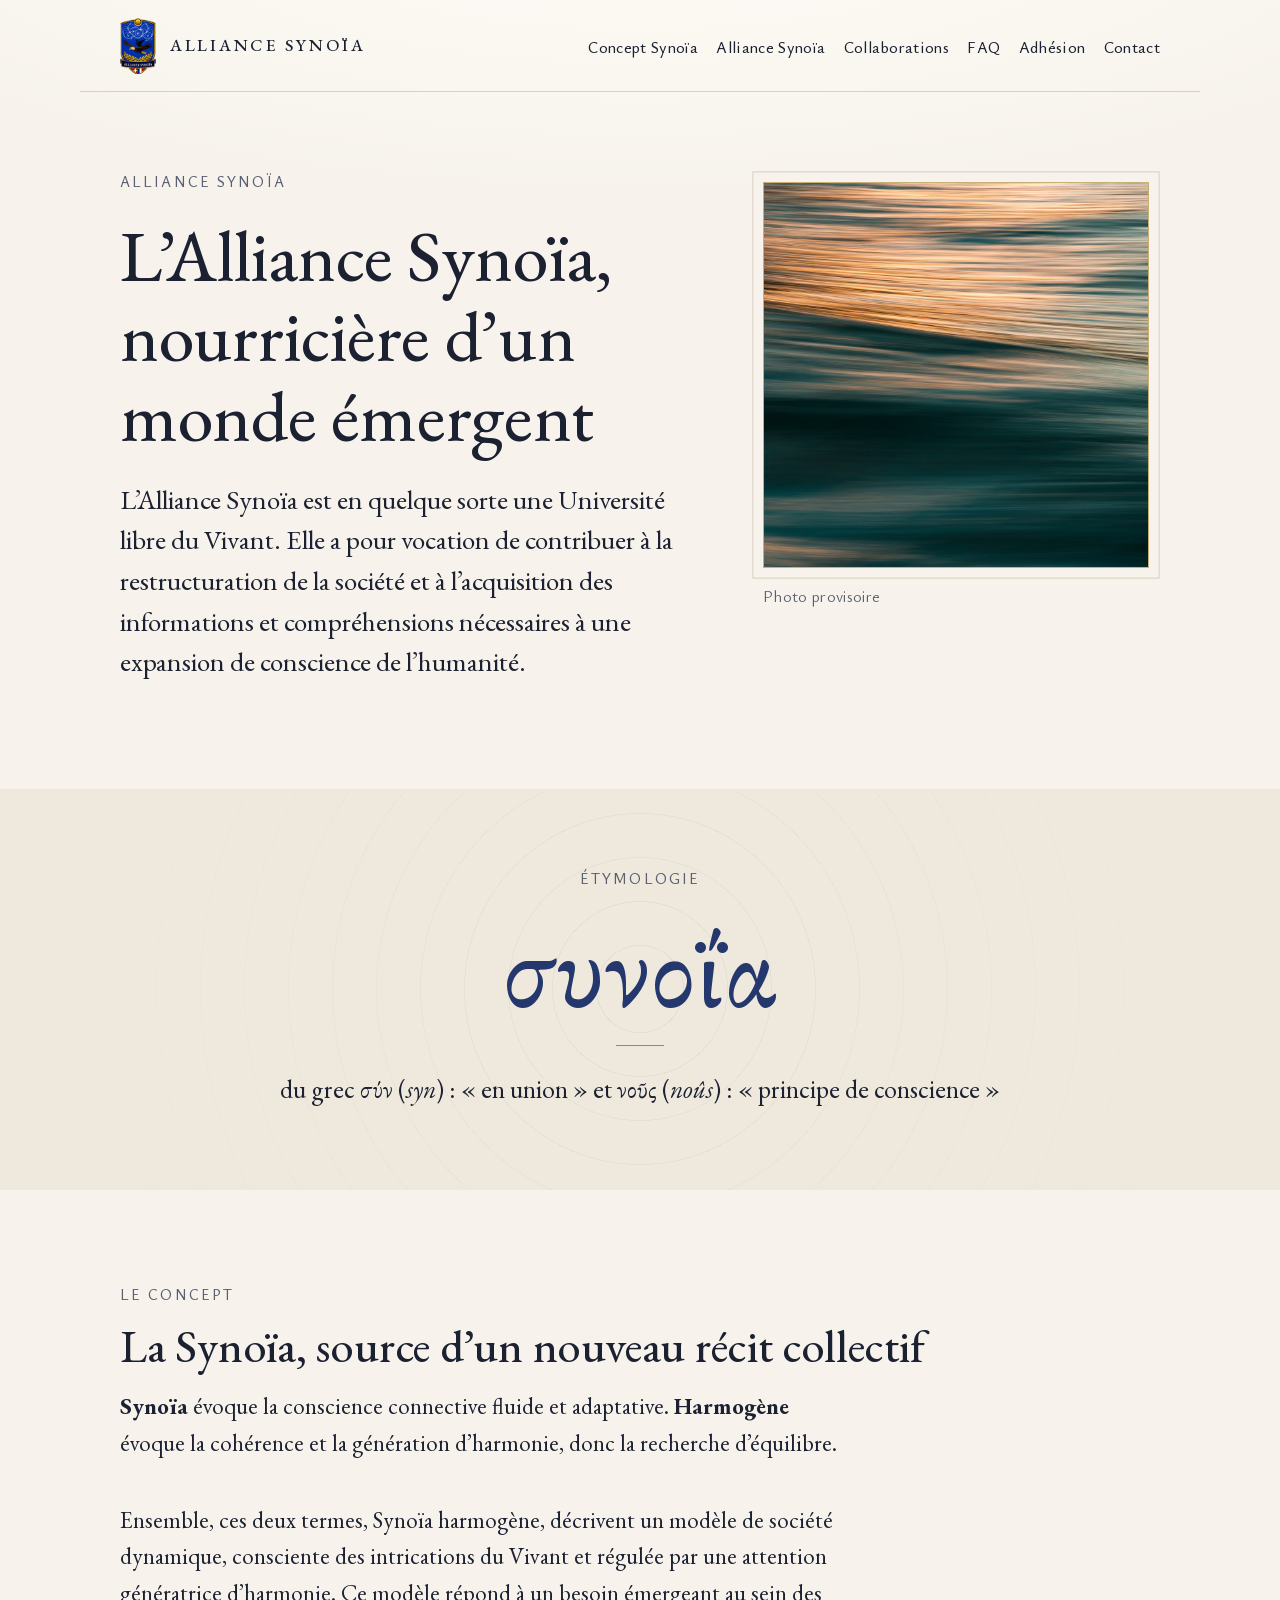
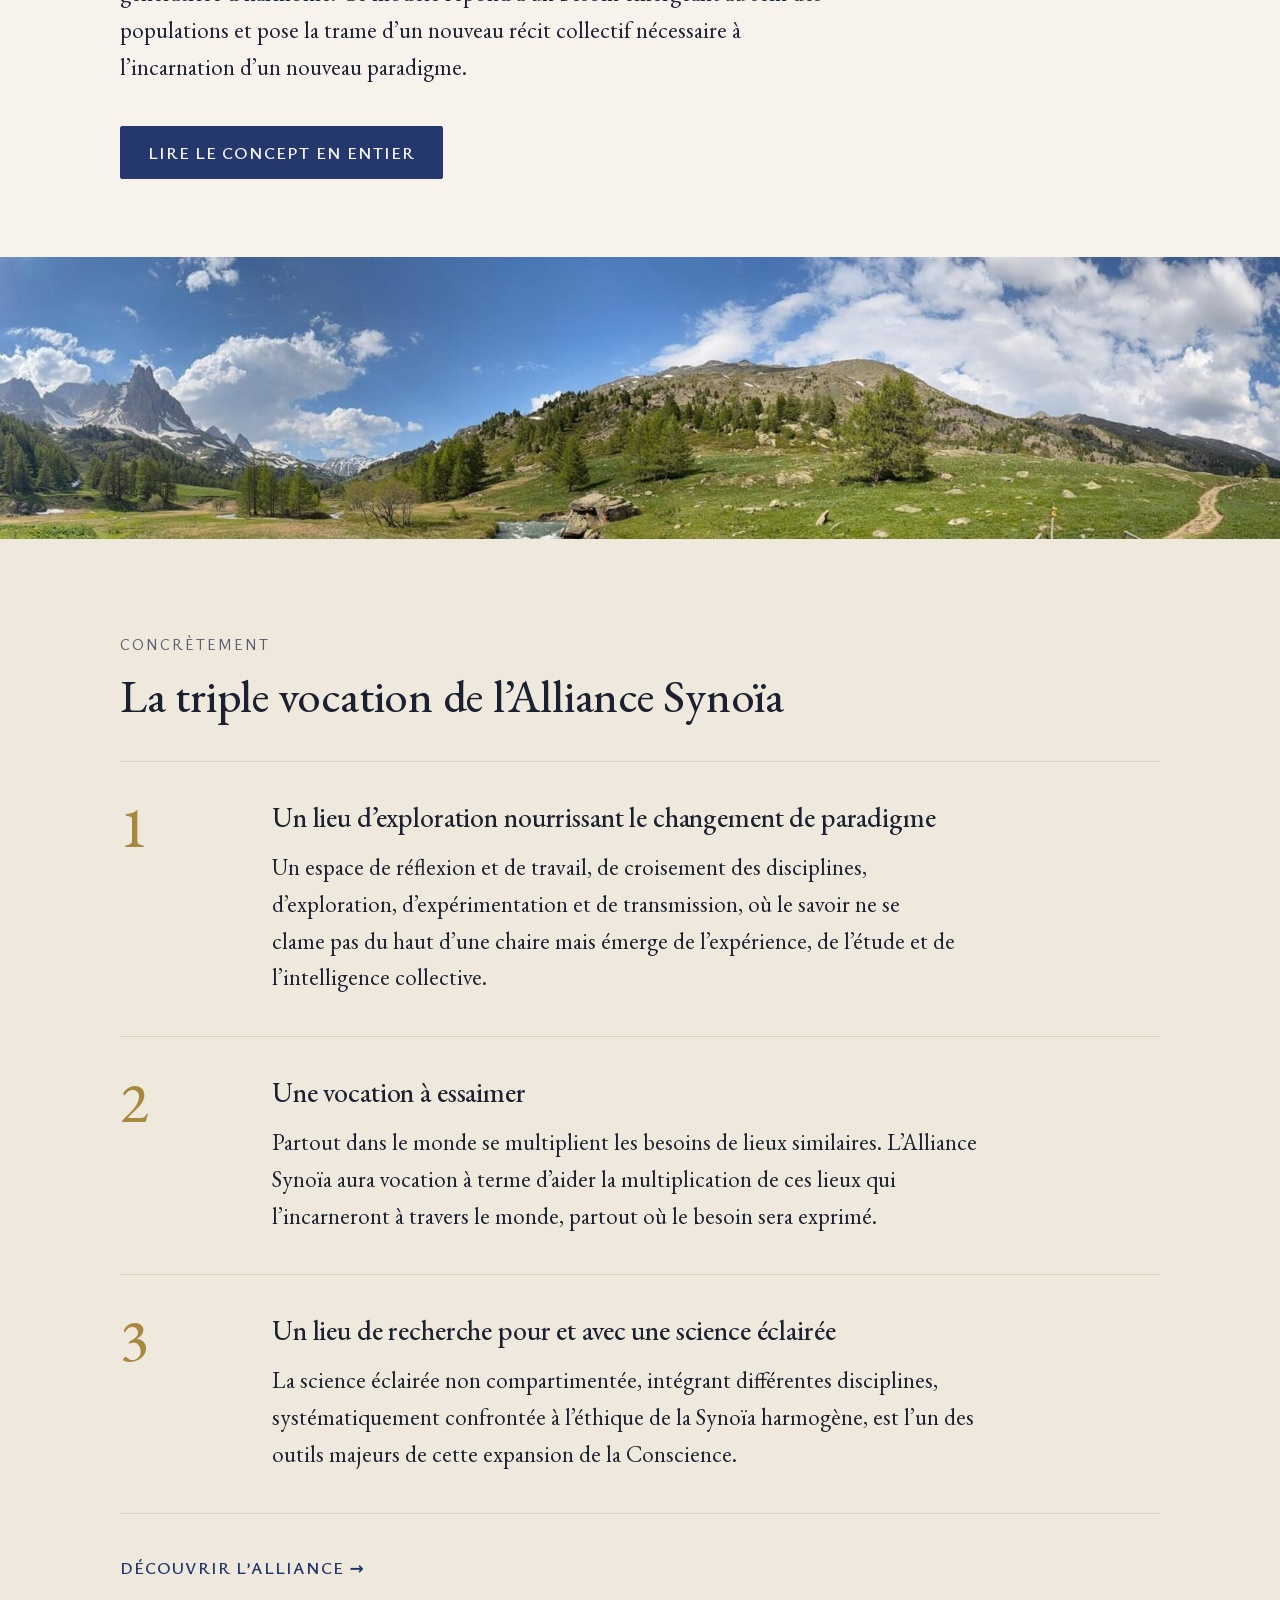
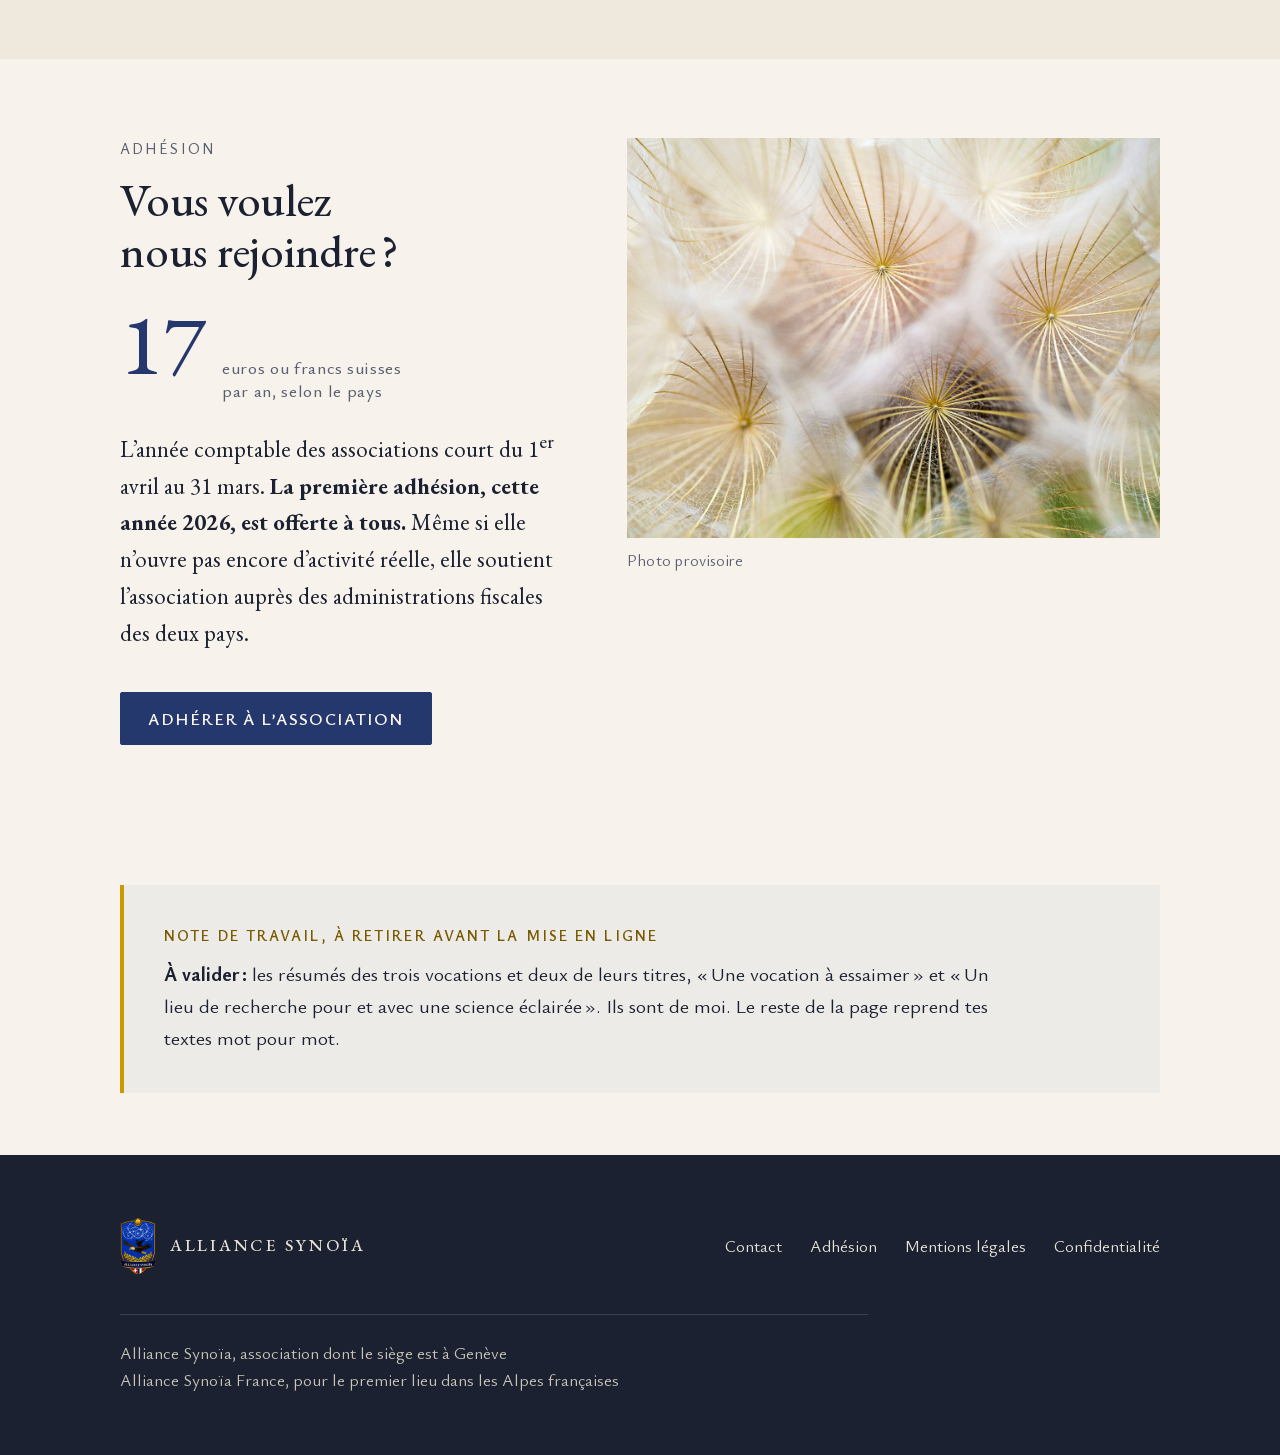
==== index.html @ 325fb9f7 "Aperçu mis à jour" ====
<!doctype html>
<html lang="fr">
<head>
<meta charset="utf-8">
<meta name="robots" content="noindex, nofollow">
<meta name="viewport" content="width=device-width, initial-scale=1">
<title>Accueil · Alliance Synoïa</title>
<meta name="description" content="L’Alliance Synoïa, une Université libre du Vivant. Un lieu d’exploration, de recherche et de convergence pour un nouveau récit collectif.">
<link rel="icon" href="medien/wappen/blason-provisoire-160.png" type="image/png">
<link rel="preload" href="schriften/eb-garamond-normal-latin.woff2" as="font" type="font/woff2" crossorigin>
<link rel="preload" href="schriften/ysabeau-office-normal-latin.woff2" as="font" type="font/woff2" crossorigin>
<link rel="stylesheet" href="stil/schriften.css">
<link rel="stylesheet" href="stil/site.css">
<script src="skript/site.js"></script>
</head>
<body class="page-accueil">

<a class="saut" href="#contenu">Aller au contenu</a>

<header class="site-header wrap">
  <a class="marque" href="index.html">
    <img src="medien/wappen/blason-provisoire-160.png" width="108" height="160" alt="Blason de l’Alliance Synoïa">
    <span class="marque__nom">Alliance Synoïa</span>
  </a>
  <button class="nav-bascule" type="button" aria-expanded="false" aria-controls="nav-principale">
    <span class="nav-bascule__texte">Menu</span>
    <span class="nav-bascule__barres" aria-hidden="true"></span>
  </button>
  <nav class="nav" id="nav-principale" aria-label="Navigation principale">
    <ul>
      <li><a href="concept.html">Concept Synoïa</a></li>
      <li><a href="alliance.html">Alliance Synoïa</a></li>
      <li><a href="collaborations.html">Collaborations</a></li>
      <li><a href="faq.html">FAQ</a></li>
      <li><a href="adhesion.html">Adhésion</a></li>
      <li><a href="contact.html">Contact</a></li>
    </ul>
  </nav>
</header>


<main id="contenu">
<section class="hero wrap">
    <div class="hero__texte">
      <p class="label">Alliance Synoïa</p>
      <h1>L’Alliance Synoïa, nourricière d’un monde émergent</h1>
      <p class="chapeau">L’Alliance Synoïa est en quelque sorte une Université libre du Vivant. Elle a pour vocation de contribuer à la restructuration de la société et à l’acquisition des informations et compréhensions nécessaires à une expansion de conscience de l’humanité.</p>
    </div>
    <figure class="hero__image">
      <img src="medien/fotos/ondes-dorees.jpg" width="1200" height="1200" alt="Surface de l’eau en mouvement, lumière dorée sur fond bleu-vert">
      <figcaption>Photo provisoire</figcaption>
    </figure>
  </section>

  <section class="etymologie">
    <div class="wrap etymologie__inner">
      <p class="label">Étymologie</p>
      <p class="grec" lang="grc">συνοΐα</p>
      <hr class="filet">
      <p class="etymologie__texte">du grec σύν (<i>syn</i>) : « en union » et νοῦς (<i>noûs</i>) : « principe de conscience »</p>
    </div>
  </section>

  <section class="section wrap">
    <div class="section__tete">
      <p class="label">Le concept</p>
      <h2>La Synoïa, source d’un nouveau récit collectif</h2>
      <p><b>Synoïa</b> évoque la conscience connective fluide et adaptative. <b>Harmogène</b> évoque la cohérence et la génération d’harmonie, donc la recherche d’équilibre.</p>
    </div>

    <div class="lecture">
      <p>Ensemble, ces deux termes, Synoïa harmogène, décrivent un modèle de société dynamique, consciente des intrications du Vivant et régulée par une attention génératrice d’harmonie. Ce modèle répond à un besoin émergeant au sein des populations et pose la trame d’un nouveau récit collectif nécessaire à l’incarnation d’un nouveau paradigme.</p>
      <p class="actions">
        <a class="bouton" href="concept.html">Lire le concept en entier</a>
      </p>
    </div>
  </section>

  <section class="bandeau">
    <figure>
      <img src="medien/fotos/panorama-alpage.jpg" width="2400" height="900" alt="Panorama d’alpage au-dessus d’une vallée" loading="lazy">
    </figure>
  </section>

  <section class="section section--surface">
    <div class="wrap">
      <div class="section__tete">
        <p class="label">Concrètement</p>
        <h2>La triple vocation de l’Alliance Synoïa</h2>
      </div>

      <ol class="vocations">
        <li class="vocation">
          <p class="vocation__num">1</p>
          <div class="vocation__corps">
            <h3>Un lieu d’exploration nourrissant le changement de paradigme</h3>
            <p>Un espace de réflexion et de travail, de croisement des disciplines, d’exploration, d’expérimentation et de transmission, où le savoir ne se clame pas du haut d’une chaire mais émerge de l’expérience, de l’étude et de l’intelligence collective.</p>
          </div>
        </li>
        <li class="vocation">
          <p class="vocation__num">2</p>
          <div class="vocation__corps">
            <h3>Une vocation à essaimer</h3>
            <p>Partout dans le monde se multiplient les besoins de lieux similaires. L’Alliance Synoïa aura vocation à terme d’aider la multiplication de ces lieux qui l’incarneront à travers le monde, partout où le besoin sera exprimé.</p>
          </div>
        </li>
        <li class="vocation">
          <p class="vocation__num">3</p>
          <div class="vocation__corps">
            <h3>Un lieu de recherche pour et avec une science éclairée</h3>
            <p>La science éclairée non compartimentée, intégrant différentes disciplines, systématiquement confrontée à l’éthique de la Synoïa harmogène, est l’un des outils majeurs de cette expansion de la Conscience.</p>
          </div>
        </li>
      </ol>

      <p class="actions">
        <a class="lien-fleche" href="alliance.html">Découvrir l’Alliance</a>
      </p>
    </div>
  </section>

  <section class="section wrap">
    <div class="adhesion">
      <div class="adhesion__texte">
        <p class="label">Adhésion</p>
        <h2>Vous voulez nous rejoindre&#8239;?</h2>
        <p class="montant"><span class="montant__chiffre">17</span><span class="montant__unite">euros ou francs suisses par an, selon le pays</span></p>
        <p>L’année comptable des associations court du 1<sup>er</sup> avril au 31 mars. <b>La première adhésion, cette année 2026, est offerte à tous.</b> Même si elle n’ouvre pas encore d’activité réelle, elle soutient l’association auprès des administrations fiscales des deux pays.</p>
        <p class="actions">
          <a class="bouton" href="adhesion.html">Adhérer à l’association</a>
        </p>
      </div>
      <figure>
        <img src="medien/fotos/aigrettes.jpg" width="1280" height="960" alt="Aigrettes de graines prêtes à essaimer, en gros plan" loading="lazy">
        <figcaption>Photo provisoire</figcaption>
      </figure>
    </div>
  </section>

  <!-- À RETIRER AVANT LA MISE EN LIGNE. Note de travail pour Frédéric. -->
  <section class="section--serre wrap">
    <div class="avis">
      <p class="label">Note de travail, à retirer avant la mise en ligne</p>
      <p><b>À valider&#8239;:</b> les résumés des trois vocations et deux de leurs titres, «&#8239;Une vocation à essaimer&#8239;» et «&#8239;Un lieu de recherche pour et avec une science éclairée&#8239;». Ils sont de moi. Le reste de la page reprend tes textes mot pour mot.</p>
    </div>
  </section>
</main>

<footer class="site-footer">
  <div class="wrap site-footer__inner">
    <div class="marque">
      <img src="medien/wappen/blason-provisoire-160.png" width="108" height="160" alt="">
      <span class="marque__nom">Alliance Synoïa</span>
    </div>
    <p class="site-footer__assoc">
      Alliance Synoïa, association dont le siège est à Genève<br>
      Alliance Synoïa France, pour le premier lieu dans les Alpes françaises
    </p>
    <nav aria-label="Liens du pied de page">
      <a href="contact.html">Contact</a>
      <a href="adhesion.html">Adhésion</a>
      <a href="mentions-legales.html">Mentions légales</a>
      <a href="confidentialite.html">Confidentialité</a>
    </nav>
  </div>
</footer>


</body>
</html>
---- stil/schriften.css ----
/* Schriften der Website: EB Garamond und Ysabeau Office.
   Beide unter SIL Open Font License 1.1, Lizenztexte liegen in schriften/.
   Lokal ausgeliefert, kein Google-CDN — DSGVO und Schweizer DSG.
   Subsets: latin, latin-ext, greek, greek-ext. Griechisch wird gebraucht,
   das Wort συνοΐα steht im Text.

   Ein anderes Schriftpaar einsetzen: die WOFF2-Dateien nach quelle/schriften/
   legen, diese Datei neu erzeugen und in stil/site.css --serif und --sans
   sowie den Block "Feinabstimmung der Schriften" anpassen. */

@font-face {
  font-family: 'EB Garamond';
  font-style: italic;
  font-weight: 400 800;
  font-display: swap;
  src: url(../schriften/eb-garamond-italic-greek-ext.woff2) format('woff2');
  unicode-range: U+1F00-1FFF;
}

@font-face {
  font-family: 'EB Garamond';
  font-style: italic;
  font-weight: 400 800;
  font-display: swap;
  src: url(../schriften/eb-garamond-italic-greek.woff2) format('woff2');
  unicode-range: U+0370-0377, U+037A-037F, U+0384-038A, U+038C, U+038E-03A1, U+03A3-03FF;
}

@font-face {
  font-family: 'EB Garamond';
  font-style: italic;
  font-weight: 400 800;
  font-display: swap;
  src: url(../schriften/eb-garamond-italic-latin-ext.woff2) format('woff2');
  unicode-range: U+0100-02BA, U+02BD-02C5, U+02C7-02CC, U+02CE-02D7, U+02DD-02FF, U+0304, U+0308, U+0329, U+1D00-1DBF, U+1E00-1E9F, U+1EF2-1EFF, U+2020, U+20A0-20AB, U+20AD-20C0, U+2113, U+2C60-2C7F, U+A720-A7FF;
}

@font-face {
  font-family: 'EB Garamond';
  font-style: italic;
  font-weight: 400 800;
  font-display: swap;
  src: url(../schriften/eb-garamond-italic-latin.woff2) format('woff2');
  unicode-range: U+0000-00FF, U+0131, U+0152-0153, U+02BB-02BC, U+02C6, U+02DA, U+02DC, U+0304, U+0308, U+0329, U+2000-206F, U+20AC, U+2122, U+2191, U+2193, U+2212, U+2215, U+FEFF, U+FFFD;
}

@font-face {
  font-family: 'EB Garamond';
  font-style: normal;
  font-weight: 400 800;
  font-display: swap;
  src: url(../schriften/eb-garamond-normal-greek-ext.woff2) format('woff2');
  unicode-range: U+1F00-1FFF;
}

@font-face {
  font-family: 'EB Garamond';
  font-style: normal;
  font-weight: 400 800;
  font-display: swap;
  src: url(../schriften/eb-garamond-normal-greek.woff2) format('woff2');
  unicode-range: U+0370-0377, U+037A-037F, U+0384-038A, U+038C, U+038E-03A1, U+03A3-03FF;
}

@font-face {
  font-family: 'EB Garamond';
  font-style: normal;
  font-weight: 400 800;
  font-display: swap;
  src: url(../schriften/eb-garamond-normal-latin-ext.woff2) format('woff2');
  unicode-range: U+0100-02BA, U+02BD-02C5, U+02C7-02CC, U+02CE-02D7, U+02DD-02FF, U+0304, U+0308, U+0329, U+1D00-1DBF, U+1E00-1E9F, U+1EF2-1EFF, U+2020, U+20A0-20AB, U+20AD-20C0, U+2113, U+2C60-2C7F, U+A720-A7FF;
}

@font-face {
  font-family: 'EB Garamond';
  font-style: normal;
  font-weight: 400 800;
  font-display: swap;
  src: url(../schriften/eb-garamond-normal-latin.woff2) format('woff2');
  unicode-range: U+0000-00FF, U+0131, U+0152-0153, U+02BB-02BC, U+02C6, U+02DA, U+02DC, U+0304, U+0308, U+0329, U+2000-206F, U+20AC, U+2122, U+2191, U+2193, U+2212, U+2215, U+FEFF, U+FFFD;
}

@font-face {
  font-family: 'Ysabeau Office';
  font-style: italic;
  font-weight: 1 1000;
  font-display: swap;
  src: url(../schriften/ysabeau-office-italic-greek.woff2) format('woff2');
  unicode-range: U+0370-0377, U+037A-037F, U+0384-038A, U+038C, U+038E-03A1, U+03A3-03FF;
}

@font-face {
  font-family: 'Ysabeau Office';
  font-style: italic;
  font-weight: 1 1000;
  font-display: swap;
  src: url(../schriften/ysabeau-office-italic-latin-ext.woff2) format('woff2');
  unicode-range: U+0100-02BA, U+02BD-02C5, U+02C7-02CC, U+02CE-02D7, U+02DD-02FF, U+0304, U+0308, U+0329, U+1D00-1DBF, U+1E00-1E9F, U+1EF2-1EFF, U+2020, U+20A0-20AB, U+20AD-20C0, U+2113, U+2C60-2C7F, U+A720-A7FF;
}

@font-face {
  font-family: 'Ysabeau Office';
  font-style: italic;
  font-weight: 1 1000;
  font-display: swap;
  src: url(../schriften/ysabeau-office-italic-latin.woff2) format('woff2');
  unicode-range: U+0000-00FF, U+0131, U+0152-0153, U+02BB-02BC, U+02C6, U+02DA, U+02DC, U+0304, U+0308, U+0329, U+2000-206F, U+20AC, U+2122, U+2191, U+2193, U+2212, U+2215, U+FEFF, U+FFFD;
}

@font-face {
  font-family: 'Ysabeau Office';
  font-style: normal;
  font-weight: 1 1000;
  font-display: swap;
  src: url(../schriften/ysabeau-office-normal-greek.woff2) format('woff2');
  unicode-range: U+0370-0377, U+037A-037F, U+0384-038A, U+038C, U+038E-03A1, U+03A3-03FF;
}

@font-face {
  font-family: 'Ysabeau Office';
  font-style: normal;
  font-weight: 1 1000;
  font-display: swap;
  src: url(../schriften/ysabeau-office-normal-latin-ext.woff2) format('woff2');
  unicode-range: U+0100-02BA, U+02BD-02C5, U+02C7-02CC, U+02CE-02D7, U+02DD-02FF, U+0304, U+0308, U+0329, U+1D00-1DBF, U+1E00-1E9F, U+1EF2-1EFF, U+2020, U+20A0-20AB, U+20AD-20C0, U+2113, U+2C60-2C7F, U+A720-A7FF;
}

@font-face {
  font-family: 'Ysabeau Office';
  font-style: normal;
  font-weight: 1 1000;
  font-display: swap;
  src: url(../schriften/ysabeau-office-normal-latin.woff2) format('woff2');
  unicode-range: U+0000-00FF, U+0131, U+0152-0153, U+02BB-02BC, U+02C6, U+02DA, U+02DC, U+0304, U+0308, U+0329, U+2000-206F, U+20AC, U+2122, U+2191, U+2193, U+2212, U+2215, U+FEFF, U+FFFD;
}
---- stil/site.css ----
/* Alliance Synoïa — Stylesheet der statischen Website.

   Die Tokens tragen absichtlich die Namen der WordPress-Presets. Wenn die
   Seite später auf ein Block-Theme umzieht, gehen sie unverändert nach
   theme.json über und alle Abschnitte behalten ihr Aussehen.

   Gestaltung passiert hier, nicht am einzelnen Element im HTML. */

:root {
  /* Farben. Wenige, ruhig, kein Verlauf. */
  --wp--preset--color--base: #F7F3EC;        /* Papier */
  --wp--preset--color--surface: #EFE8DC;     /* abgesetzter Abschnitt */
  --wp--preset--color--contrast: #1B2130;    /* Text, Fußbereich */
  --wp--preset--color--muted: #5A6070;       /* Nebentext */
  --wp--preset--color--line: #D9D0BF;        /* Trennlinien */
  --wp--preset--color--accent: #24386E;      /* Blau des Wappens */
  --wp--preset--color--accent-dark: #1A2A55;
  --wp--preset--color--gold: #A8873F;        /* Gold des Wappens, sparsam */
  --wp--preset--color--gold-clair: #C9AE76;  /* dasselbe Gold, aufgehellt: nur für Haarlinien */
  --onde: rgba(36, 56, 110, 0.05);           /* Wappenblau, fast unsichtbar: die Resonanzringe */
  --wp--preset--color--feld: #FFFDF9;        /* Formularfelder */

  --wp--preset--font-size--small: 1.0625rem;
  --wp--preset--font-size--large: clamp(1.375rem, 1.1rem + 0.9vw, 1.75rem);
  --wp--preset--font-size--x-large: clamp(1.875rem, 1.3rem + 2vw, 2.875rem);
  --wp--preset--font-size--xx-large: clamp(2.5rem, 1.5rem + 3.8vw, 4.75rem);

  --wp--preset--spacing--30: 1rem;
  --wp--preset--spacing--40: 1.5rem;
  --wp--preset--spacing--50: clamp(1.75rem, 1.4rem + 1.6vw, 2.5rem);
  --wp--preset--spacing--60: clamp(2.5rem, 1.8rem + 2.6vw, 4rem);
  --wp--preset--spacing--70: clamp(3rem, 2.2rem + 3.4vw, 5.5rem);

  /* EINE linke Kante für die ganze Seite. Kopf, Titel, Fließtext,
     Zwischentitel, Raster und Fuß beginnen alle bei derselben x-Position.
     Das ist die Regel, an der sich alles andere ausrichtet — zwei Kanten
     im Abstand von 200 px sehen nicht nach Rhythmus aus, sondern nach
     Unfall.

     Die Lesespalte ist schmaler als der Satzspiegel: 45rem sind bei
     23 px etwa 73 Zeichen je Zeile, gemessen (EB Garamond bringt 8,58 px
     je Zeichen). 50rem wären 83 Zeichen, zu lang. Rechts bleibt dadurch
     Luft — die ist gewollt und ruhig, solange sie immer auf derselben
     Seite liegt. Der Satzspiegel ist auf 70rem gesetzt: schmal genug,
     dass rechts nur rund 320 px Luft bleiben statt 420, und breit genug,
     dass Kopf und Fuß nicht gequetscht werden. 66rem waren zu eng — dort
     brach die Wortmarke um und die Navigation klebte an ihr.

     Nicht zentrieren. Zentrierter Lesetext neben linksbündigen Rastern
     erzeugt genau den Versatz, den diese Regel verhindert.

     Ab 1200 px füllt eine Randspalte rechts die Luft (.avec-marge):
     Inhaltsverzeichnis, Download. Der Lesetext bleibt bei 45rem, weil
     längere Zeilen schlechter lesbar sind; die Fläche wird mit Inhalt
     gefüllt, nicht mit Zeilenlänge. */
  --wp--style--global--content-size: 45rem;
  --wp--style--global--wide-size: 70rem;

  /* Schriften. Fallback ist Pflicht: ohne ihn landet ein fehlendes
     Zeichen bei Times New Roman. */
  --serif: "EB Garamond", Georgia, "Times New Roman", serif;
  --sans: "Ysabeau Office", "Segoe UI", system-ui, sans-serif;

  /* Feinabstimmung der Schriften. Lesbarkeit geht hier vor Eleganz:
     die Seite soll ohne Brille lesbar sein, auf jedem Gerät.
     EB Garamond hat eine kleine x-Höhe, deshalb steht der Fließtext bei
     23 px statt der üblichen 18. Nichts auf der Seite ist kleiner als
     15 px, Navigation und Formularbeschriftungen stehen bei 17 px.
     Wer diese Werte verkleinern will: es gibt keinen guten Grund. */
  --body-size: 1.4375rem;
  --body-weight: 400;
  --body-lh: 1.6;
  --head-weight: 450;
  --head-lh: 1.1;
  --head-track: -0.005em;
  --wordmark-weight: 500;
  --sans-weight: 500;
  --sans-weight-strong: 600;
  --caps-track: 0.14em;
  --caps-size: 0.9375rem;

  /* Abstand zwischen Bildkante und äußerer Rahmenlinie (Passepartout). */
  --cadre: 0.6rem;
}

/* ---------- Grundlagen ---------- */

*, *::before, *::after { box-sizing: border-box; }
html { -webkit-text-size-adjust: 100%; scroll-behavior: smooth; }
@media (prefers-reduced-motion: reduce) {
  html { scroll-behavior: auto; }
  *, *::before, *::after { animation-duration: 0.01ms !important; transition-duration: 0.01ms !important; }
}

body {
  margin: 0;
  /* Das Papier ist oben eine Spur heller als unten. Kein Verlauf im
     dekorativen Sinn — man sieht ihn nicht bewusst, man merkt nur, dass
     die Fläche beleuchtet wirkt statt bedruckt. Das ist die leiseste Art,
     „lumière" zu sagen, die seine Texte an mehreren Stellen aufrufen. */
  background-color: var(--wp--preset--color--base);
  background-image: radial-gradient(115% 55% at 50% -12%, #FFFDF8 0%, rgba(255, 253, 248, 0) 62%);
  background-repeat: no-repeat;
  background-attachment: fixed;
  color: var(--wp--preset--color--contrast);
  font-family: var(--serif);
  font-size: var(--body-size);
  font-weight: var(--body-weight);
  line-height: var(--body-lh);
  font-optical-sizing: auto;
  font-kerning: normal;
  -webkit-font-smoothing: antialiased;
  -moz-osx-font-smoothing: grayscale;
}

img { display: block; max-width: 100%; height: auto; }
a { color: inherit; }
p { margin: 0 0 1em; }
figure { margin: 0; }

h1, h2, h3, h4 {
  font-family: var(--serif);
  font-weight: var(--head-weight);
  line-height: var(--head-lh);
  letter-spacing: var(--head-track);
  margin: 0;
  text-wrap: balance;
}
h1 { font-size: var(--wp--preset--font-size--xx-large); }
h2 { font-size: var(--wp--preset--font-size--x-large); }
h3 { font-size: var(--wp--preset--font-size--large); }
h4 { font-size: calc(var(--body-size) * 1.05); font-weight: 600; letter-spacing: 0; }

:focus-visible { outline: 2px solid var(--wp--preset--color--accent); outline-offset: 3px; }

.saut {
  position: absolute;
  left: 0.5rem;
  top: -4rem;
  z-index: 50;
  background: var(--wp--preset--color--accent);
  color: var(--wp--preset--color--base);
  font-family: var(--sans);
  font-size: var(--wp--preset--font-size--small);
  padding: 0.7rem 1rem;
  text-decoration: none;
  transition: top 0.15s ease;
}
.saut:focus { top: 0.5rem; }

/* ---------- Raster ---------- */

.wrap {
  max-width: var(--wp--style--global--wide-size);
  margin-inline: auto;
  padding-inline: clamp(1rem, 4vw, 2.5rem);
}
.lecture { max-width: var(--wp--style--global--content-size); }
.lecture p, .chapeau, .principe p, .vocation p, .faq__reponse p, .bloc-texte p {
  hyphens: auto;
  -webkit-hyphens: auto;
  text-wrap: pretty;
}
.section { padding-block: var(--wp--preset--spacing--70); }
.section--serre { padding-block: var(--wp--preset--spacing--60); }
.section--surface { background: var(--wp--preset--color--surface); }

/* Zwischenüberschriften beginnen an der Seitenkante wie alles andere.
   Der Titel darf über die volle Breite laufen, der erklärende Satz
   darunter bleibt auf der Lesespalte. */
.section__tete { margin-bottom: var(--wp--preset--spacing--50); }
.section__tete h2 { max-width: calc(var(--wp--style--global--content-size) * 1.25); }
.section__tete .label { margin-bottom: var(--wp--preset--spacing--30); }
.section__tete p { margin-top: var(--wp--preset--spacing--30); max-width: var(--wp--style--global--content-size); }

.label {
  font-family: var(--sans);
  font-size: var(--caps-size);
  font-weight: var(--sans-weight);
  letter-spacing: var(--caps-track);
  text-transform: uppercase;
  line-height: 1.4;
  color: var(--wp--preset--color--muted);
  margin: 0;
}

.filet { width: 3rem; height: 1px; border: 0; margin: 0; background: var(--wp--preset--color--gold); }

/* ---------- Schaltflächen ---------- */

.bouton {
  display: inline-flex;
  align-items: center;
  justify-content: center;
  font-family: var(--sans);
  font-size: var(--wp--preset--font-size--small);
  font-weight: var(--sans-weight-strong);
  letter-spacing: 0.06em;
  text-transform: uppercase;
  text-decoration: none;
  line-height: 1;
  padding: 1em 1.6em;
  border: 1px solid var(--wp--preset--color--accent);
  border-radius: 2px;
  background: var(--wp--preset--color--accent);
  color: var(--wp--preset--color--base);
  cursor: pointer;
  transition: background-color 0.2s ease, color 0.2s ease, border-color 0.2s ease;
}
.bouton:hover { background: var(--wp--preset--color--accent-dark); border-color: var(--wp--preset--color--accent-dark); }
.bouton--contour { background: transparent; color: var(--wp--preset--color--accent); }
.bouton--contour:hover { background: var(--wp--preset--color--accent); color: var(--wp--preset--color--base); }

.lien-fleche {
  font-family: var(--sans);
  font-size: var(--wp--preset--font-size--small);
  font-weight: var(--sans-weight-strong);
  letter-spacing: 0.06em;
  text-transform: uppercase;
  text-decoration: none;
  color: var(--wp--preset--color--accent);
}
.lien-fleche::after { content: "\00a0\2192"; }

.actions { display: flex; flex-wrap: wrap; align-items: center; gap: 1.25rem 2rem; margin: var(--wp--preset--spacing--50) 0 0; }

/* ---------- Kopf ---------- */

/* Der Kopf muss in den Satzspiegel passen, sonst staucht Flexbox das
   erste nachgiebige Element — und das ist die Wortmarke. Genau das ist
   passiert: „Alliance Synoïa" brach zweizeilig um und klebte an der
   Navigation. Drei Vorkehrungen dagegen:
   1. die Wortmarke bricht nie um und schrumpft nie (nowrap, flex-shrink 0)
   2. zwischen Marke und Navigation liegt ein echter Abstand, kein Rest
   3. die Navigation ist kompakter gesetzt als der Fließtext */
.site-header {
  display: flex;
  align-items: center;
  gap: var(--wp--preset--spacing--50);
  padding-block: 1.1rem;
  border-bottom: 1px solid var(--wp--preset--color--line);
}
.marque {
  display: inline-flex;
  align-items: center;
  gap: 0.85rem;
  text-decoration: none;
  margin-right: auto;
  flex: 0 0 auto;
}
.marque img { width: auto; height: 3.5rem; flex: 0 0 auto; }
.marque__nom {
  font-family: var(--serif);
  font-weight: var(--wordmark-weight);
  font-size: 1.0625rem;
  letter-spacing: 0.16em;
  text-transform: uppercase;
  line-height: 1.2;
  white-space: nowrap;
}
.nav { flex: 0 1 auto; }
/* Fester Abstand, nicht an vw gekoppelt: der Satzspiegel steht ab
   1120 px still, ein mit dem Fenster wachsender Abstand würde die
   Navigation dort gegen die Wortmarke schieben. */
.nav ul { display: flex; gap: 1.15rem; list-style: none; margin: 0; padding: 0; }
.nav a {
  font-family: var(--sans);
  font-size: 1rem;
  font-weight: var(--sans-weight);
  letter-spacing: 0.02em;
  text-decoration: none;
  white-space: nowrap;
  padding-block: 0.4rem;
  background: linear-gradient(var(--wp--preset--color--gold), var(--wp--preset--color--gold)) 0 100% / 0 1px no-repeat;
  transition: background-size 0.25s ease;
}
.nav a:hover, .nav a[aria-current="page"] { background-size: 100% 1px; }


.nav-bascule { display: none; }

/* ---------- Einstieg ---------- */

/* Text und Bild beginnen auf derselben Höhe. Mittig ausgerichtet stand
   das Bild 121 px tiefer als die Überschrift — auf einem breiten Schirm
   sieht das aus, als wäre es verrutscht, nicht als wäre es gesetzt.
   Oben bündig ist die einzige Ausrichtung, die bei jeder Textlänge
   vorhersehbar bleibt. */
.hero {
  display: grid;
  grid-template-columns: minmax(0, 7fr) minmax(0, 5fr);
  gap: var(--wp--preset--spacing--60);
  align-items: start;
  padding-block: var(--wp--preset--spacing--70);
}
.hero .label { margin-bottom: var(--wp--preset--spacing--40); }
.hero h1 { margin-bottom: var(--wp--preset--spacing--40); }
.chapeau { font-size: calc(var(--body-size) * 1.18); line-height: 1.5; max-width: var(--wp--style--global--content-size); }
/* Bildausschnitt: object-fit schneidet mittig zu. Wo das den falschen Teil
   trifft, wird der Ausschnitt verschoben — hier im Stylesheet, eine Zeile
   je Bild, adressiert über den Dateinamen.
   Erster Wert links/rechts, zweiter oben/unten, 0% ist oben bzw. links.
   Nicht als style="" ans Bild schreiben: die Content-Security-Policy
   erlaubt keine Inline-Styles (siehe memory/SICHERHEIT.md). */
.hero__image img, .bandeau img, .adhesion figure img {
  object-position: var(--ausschnitt, center);
}
.hero__image img { width: 100%; aspect-ratio: 1 / 1; object-fit: cover; }

/* Rahmen um das Hero-Bild: eine Haarlinie in Gold direkt an der Kante,
   dann ein Streifen Papier, dann eine zweite, blasse Linie. Zusammen ein
   Passepartout. Zwei Linien statt einer, weil eine einzelne Linie auf einem
   Foto wie ein Versehen wirkt und zwei wie Absicht. Der äußere Ring liegt
   als box-shadow außerhalb des Bildes, deshalb das padding am figure. */
.hero__image { padding: calc(var(--cadre) + 1px); }
.hero__image img {
  border: 1px solid var(--wp--preset--color--gold-clair);
  box-shadow:
    0 0 0 var(--cadre) var(--wp--preset--color--base),
    0 0 0 calc(var(--cadre) + 1px) var(--wp--preset--color--line);
}
.hero__image figcaption { margin-top: 1rem; }

figcaption {
  font-family: var(--sans);
  font-size: 1rem;
  letter-spacing: 0.02em;
  color: var(--wp--preset--color--muted);
  margin-top: 0.6rem;
}

/* Kopf einer Unterseite: ohne Bild, an der Seitenkante, nicht zentriert.
   Ein zentrierter Block direkt unter einer linksbündigen Navigation ist
   das Erste, was man sieht, und das Erste, was schief aussieht. */
.page-tete { padding-block: var(--wp--preset--spacing--60) var(--wp--preset--spacing--40); }
.page-tete > * { max-width: var(--wp--style--global--content-size); }
/* Titel und Vorspann dürfen breiter laufen als der Lesetext: der Titel
   ist kurz, der Vorspann steht größer und verträgt eine längere Zeile. */
.page-tete > h1 { max-width: none; }
.page-tete > .chapeau { max-width: 52rem; }
@media (min-width: 75rem) {
  .page-tete > .chapeau { font-size: calc(var(--body-size) * 1.3); max-width: 56rem; }
}
.page-tete > p:last-child { margin-bottom: 0; }
.page-tete .label { margin-bottom: var(--wp--preset--spacing--30); }
.page-tete .chapeau { margin-top: var(--wp--preset--spacing--40); }
/* Kopf und erster Abschnitt gehören zusammen: ihre Abstände würden sich
   sonst addieren und einen leeren Streifen erzeugen. */
.page-tete + .section--serre { padding-block-start: var(--wp--preset--spacing--40); }

/* ---------- Inhaltsverzeichnis der langen Seiten ---------- */

/* Concept und Alliance sind lange Texte — 630 und 1470 Wörter, und kein
   Wort davon dürfen wir kürzen. Was gegen die Länge hilft, ist nicht
   engerer Satz, sondern die Möglichkeit, gezielt hinzuspringen. Auf dem
   Desktop steht die Liste in der Randspalte neben dem ersten Abschnitt,
   darunter über dem Text. Ohne JavaScript, im WordPress-Umzug ein
   gewöhnlicher Block. */
.sommaire {
  padding-block: 0 var(--wp--preset--spacing--50);
}
.sommaire > * { max-width: var(--wp--style--global--content-size); }
.sommaire .label { margin-bottom: var(--wp--preset--spacing--30); }
.sommaire ol {
  list-style: none;
  margin: 0;
  padding: 0;
  counter-reset: sommaire;
  border-top: 1px solid var(--wp--preset--color--line);
}
.sommaire li { counter-increment: sommaire; border-bottom: 1px solid var(--wp--preset--color--line); }
.sommaire a {
  display: grid;
  grid-template-columns: 2.5rem minmax(0, 1fr);
  align-items: baseline;
  gap: 0.5rem;
  padding-block: 0.7rem;
  font-family: var(--sans);
  font-size: var(--wp--preset--font-size--small);
  font-weight: var(--sans-weight);
  text-decoration: none;
  color: var(--wp--preset--color--contrast);
}
.sommaire a::before {
  content: counter(sommaire, decimal-leading-zero);
  font-variant-numeric: lining-nums;
  letter-spacing: 0.08em;
  color: var(--wp--preset--color--gold);
}
.sommaire a:hover { color: var(--wp--preset--color--accent); }
/* ---------- Randspalte ---------- */

/* Unter 1200 px steht die Randspalte einfach im Fluss. Darüber rückt sie
   rechts neben den Lesetext und läuft mit, solange ihr Abschnitt sichtbar
   ist. Sie klebt nur innerhalb ihres Abschnitts: über die ganze Seite
   würde sie über Bildbänder und Raster fahren. */
.avec-marge > .sommaire { padding-bottom: var(--wp--preset--spacing--50); }
.avec-marge > .telecharger__bloc { margin-top: var(--wp--preset--spacing--60); }
@media (min-width: 75rem) {
  .avec-marge {
    display: grid;
    grid-template-columns: minmax(0, var(--wp--style--global--content-size)) minmax(0, 1fr);
    column-gap: var(--wp--preset--spacing--60);
    align-items: start;
  }
  .avec-marge > * { grid-column: 1; }
  .avec-marge > .marge {
    grid-column: 2;
    grid-row: 1 / span 30;
    position: sticky;
    top: var(--wp--preset--spacing--50);
    margin-top: 0;
    padding-bottom: 0;
  }
  .avec-marge > .marge > * { max-width: none; }
}

/* Ein Sprungziel darf nicht unter dem Kopf der Seite landen. */
:target { scroll-margin-top: var(--wp--preset--spacing--50); }

/* ---------- Etymologie ---------- */

/* Hinter dem griechischen Wort liegen konzentrische Ringe, sehr blass.
   Das ist keine Zierde, sondern sein eigenes Bild: der Concept-Text nennt
   die Synosphäre „une trame vibratoire" und spricht von Resonanz; συνοΐα
   heißt die verbindende Bewusstheit. Ringe auf Wasser sind das
   nächstliegende Bild dafür und zugleich das zurückhaltendste — Geometrie,
   kein Symbol, keine Illustration.

   Drei Regeln halten es dezent: eine einzige Farbe bei 5 % Deckung, eine
   Maske, die die Ringe zum Rand hin auflöst, und kein einziges Pixel
   Bilddatei. Wer die Deckung erhöht, macht daraus Dekor. */
.etymologie {
  position: relative;
  isolation: isolate;
  overflow: hidden;
  background: var(--wp--preset--color--surface);
  padding-block: var(--wp--preset--spacing--70);
  text-align: center;
}
.etymologie::before {
  content: "";
  position: absolute;
  z-index: -1;
  left: 50%;
  top: 50%;
  width: min(150vw, 1180px);
  aspect-ratio: 1;
  transform: translate(-50%, -50%);
  background: repeating-radial-gradient(circle at center,
    transparent 0 43px, var(--onde) 43px 44px);
  -webkit-mask-image: radial-gradient(circle at center, #000 8%, rgba(0,0,0,0.35) 42%, transparent 70%);
          mask-image: radial-gradient(circle at center, #000 8%, rgba(0,0,0,0.35) 42%, transparent 70%);
  pointer-events: none;
}
.etymologie__inner { display: grid; justify-items: center; gap: var(--wp--preset--spacing--40); }
.grec {
  font-family: var(--serif);
  font-weight: var(--head-weight);
  font-size: clamp(3.5rem, 2rem + 6vw, 7.5rem);
  line-height: 1;
  letter-spacing: 0.01em;
  color: var(--wp--preset--color--accent);
  margin: 0;
}
.etymologie__texte { font-size: calc(var(--body-size) * 1.1); max-width: 34em; margin: 0; }

/* ---------- Prinzipien ---------- */

.principes {
  list-style: none;
  margin: 0;
  padding: 0;
  display: grid;
  grid-template-columns: repeat(2, minmax(0, 1fr));
  gap: var(--wp--preset--spacing--50) var(--wp--preset--spacing--60);
}
.principe {
  display: grid;
  grid-template-columns: 3.25rem minmax(0, 1fr);
  column-gap: 1rem;
  border-top: 1px solid var(--wp--preset--color--line);
  padding-top: var(--wp--preset--spacing--40);
}
.principe > * { grid-column: 2; }
.principe__num {
  grid-column: 1;
  grid-row: 1 / span 4;
  font-family: var(--serif);
  font-weight: var(--head-weight);
  font-size: 2.75rem;
  line-height: 0.9;
  font-variant-numeric: oldstyle-nums;
  color: var(--wp--preset--color--gold);
}
.principe h3 { margin-bottom: 0.75rem; }
.principe__sous {
  display: block;
  margin-top: 0.3rem;
  font-size: calc(var(--body-size) * 0.9);
  font-style: italic;
  font-weight: var(--body-weight);
  letter-spacing: 0;
  color: var(--wp--preset--color--muted);
}
.principe p { margin: 0 0 0.7em; }
.principe p:last-child { margin-bottom: 0; }
.mots-cles { font-family: var(--sans); font-size: var(--wp--preset--font-size--small); color: var(--wp--preset--color--muted); line-height: 1.5; }
.principe .mots-cles { margin-top: 1rem; }
.mots-cles .label { display: block; margin-bottom: 0.3rem; }

/* ---------- Lesetext ---------- */

.article h2 { margin-bottom: var(--wp--preset--spacing--40); }
.article h2:not(:first-child) { margin-top: var(--wp--preset--spacing--60); }
.article h3 { margin: var(--wp--preset--spacing--50) 0 0.75rem; }
.article h4 { margin: var(--wp--preset--spacing--40) 0 0.5rem; }

.citation {
  margin: var(--wp--preset--spacing--50) 0;
  padding: 0.25rem 0 0.25rem var(--wp--preset--spacing--40);
  border-left: 2px solid var(--wp--preset--color--gold);
}
.citation p {
  font-family: var(--serif);
  font-style: italic;
  font-size: calc(var(--wp--preset--font-size--x-large) * 0.78);
  line-height: 1.3;
  margin: 0;
  text-wrap: balance;
}

.liste { margin: 0 0 1em; padding-left: 1.2em; }
.liste li { padding-left: 0.3em; margin-bottom: 0.4em; }
.liste li::marker { color: var(--wp--preset--color--gold); }
.liste--aere li { margin-bottom: 1em; }
.liste--aere li p { margin: 0.5em 0 0; }

/* ---------- Bildband ---------- */

.bandeau img { width: 100%; height: clamp(10rem, 22vw, 22rem); object-fit: cover; }
.bandeau figcaption { margin-top: 0.5rem; }
.bandeau .wrap { padding-top: 0.2rem; }

/* ---------- Berufungen ---------- */

.vocations { list-style: none; margin: 0; padding: 0; }
.vocation {
  display: grid;
  grid-template-columns: minmax(3rem, 8rem) minmax(0, 1fr);
  gap: var(--wp--preset--spacing--40);
  border-top: 1px solid var(--wp--preset--color--line);
  padding-block: var(--wp--preset--spacing--50);
}
.vocation:last-child { border-bottom: 1px solid var(--wp--preset--color--line); }
.vocation__num {
  font-family: var(--serif);
  font-weight: var(--head-weight);
  font-size: calc(var(--wp--preset--font-size--xx-large) * 0.8);
  line-height: 0.85;
  font-variant-numeric: oldstyle-nums;
  color: var(--wp--preset--color--gold);
}
.vocation__corps { max-width: var(--wp--style--global--content-size); }
.vocation h3 { margin-bottom: 1rem; }
.vocation p:last-child { margin-bottom: 0; }

/* ---------- Kartenreihe ---------- */

.cartes {
  list-style: none;
  margin: 0;
  padding: 0;
  display: grid;
  grid-template-columns: repeat(3, minmax(0, 1fr));
  gap: var(--wp--preset--spacing--50);
}
/* Vier kurze Karten mitten im Lesetext: zwei mal zwei auf der
   Lesespalte, damit der Textfluss nicht plötzlich breiter wird. */
.cartes--serre {
  grid-template-columns: repeat(2, minmax(0, 1fr));
  max-width: var(--wp--style--global--content-size);
}
.carte { display: grid; align-content: start; gap: 0.85rem; border-top: 1px solid var(--wp--preset--color--line); padding-top: var(--wp--preset--spacing--40); }
.carte p { margin: 0; }
.carte h3 { font-size: calc(var(--wp--preset--font-size--large) * 0.92); }

/* ---------- FAQ ---------- */

/* Frage, Antwort und Gruppentitel: eine Breite, eine Kante. */
.faq { border-bottom: 1px solid var(--wp--preset--color--line); max-width: var(--wp--style--global--content-size); }
.page-faq main h2.label { max-width: var(--wp--style--global--content-size); }
.faq details { border-top: 1px solid var(--wp--preset--color--line); }
.faq summary {
  list-style: none;
  cursor: pointer;
  display: grid;
  grid-template-columns: minmax(0, 1fr) auto;
  gap: 1.5rem;
  align-items: baseline;
  padding-block: 1.35rem;
  font-family: var(--serif);
  font-weight: var(--head-weight);
  font-size: calc(var(--wp--preset--font-size--large) * 0.92);
  line-height: 1.3;
}
.faq summary::-webkit-details-marker { display: none; }
.faq summary::after {
  content: "+";
  font-family: var(--sans);
  font-weight: 300;
  font-size: 1.5em;
  line-height: 1;
  color: var(--wp--preset--color--gold);
  transition: transform 0.2s ease;
}
.faq details[open] summary::after { transform: rotate(45deg); }
/* Die Frage darf über die ganze Breite des Blocks laufen, die Antwort
   nicht: 54rem sind bei 23 px rund 100 Zeichen je Zeile, und bei so einer
   Zeile findet das Auge den nächsten Anfang nicht mehr. */
.faq__reponse { padding-bottom: 1.5rem; max-width: var(--wp--style--global--content-size); }
.faq__reponse p:last-child { margin-bottom: 0; }

/* ---------- Beitritt ---------- */

.adhesion {
  display: grid;
  grid-template-columns: minmax(0, 5fr) minmax(0, 6fr);
  gap: var(--wp--preset--spacing--60);
  align-items: start;
}
.adhesion h2 { margin: var(--wp--preset--spacing--30) 0 var(--wp--preset--spacing--40); }
.montant { display: flex; align-items: baseline; gap: 1rem; margin: 0 0 var(--wp--preset--spacing--40); }
.montant__chiffre {
  font-family: var(--serif);
  font-weight: var(--head-weight);
  font-size: calc(var(--wp--preset--font-size--xx-large) * 1.2);
  line-height: 1;
  font-variant-numeric: lining-nums;
  color: var(--wp--preset--color--accent);
}
.montant__unite {
  font-family: var(--sans);
  font-size: var(--wp--preset--font-size--small);
  font-weight: var(--sans-weight);
  letter-spacing: 0.04em;
  line-height: 1.35;
  max-width: 12em;
  color: var(--wp--preset--color--muted);
}

.faits { list-style: none; margin: var(--wp--preset--spacing--40) 0 0; padding: 0; font-family: var(--sans); font-size: var(--wp--preset--font-size--small); line-height: 1.5; }
.faits li { display: grid; grid-template-columns: 9rem minmax(0, 1fr); gap: 1rem; padding-block: 0.7rem; border-top: 1px solid var(--wp--preset--color--line); }
.faits dt, .faits__cle { color: var(--wp--preset--color--muted); letter-spacing: 0.04em; text-transform: uppercase; font-size: var(--caps-size); }

/* ---------- Formular ---------- */

.formulaire {
  display: grid;
  gap: 1.25rem;
  padding: var(--wp--preset--spacing--50);
  background: var(--wp--preset--color--base);
  border: 1px solid var(--wp--preset--color--line);
}
.section--surface .formulaire { background: var(--wp--preset--color--base); }
.formulaire label {
  display: grid;
  gap: 0.45rem;
  font-family: var(--sans);
  font-size: 1.0625rem;
  font-weight: var(--sans-weight-strong);
  letter-spacing: 0.02em;
}
.champs-2 { display: grid; grid-template-columns: repeat(2, minmax(0, 1fr)); gap: 1.25rem; }
.formulaire input[type="text"],
.formulaire input[type="email"],
.formulaire textarea,
.formulaire select {
  width: 100%;
  font: inherit;
  font-size: 1.125rem;
  font-weight: 400;
  letter-spacing: 0;
  color: var(--wp--preset--color--contrast);
  background: var(--wp--preset--color--feld);
  border: 1px solid #857E70;
  border-radius: 2px;
  padding: 0.75rem 0.85rem;
}
.formulaire textarea { min-height: 9rem; resize: vertical; line-height: 1.5; }
.formulaire .case {
  grid-template-columns: auto minmax(0, 1fr);
  align-items: start;
  gap: 0.7rem;
  font-weight: 400;
  line-height: 1.45;
  color: var(--wp--preset--color--muted);
}
.case input { width: 1.1rem; height: 1.1rem; margin: 0.1rem 0 0; accent-color: var(--wp--preset--color--accent); }
.formulaire .bouton { justify-self: start; }
.formulaire__note { font-family: var(--sans); font-size: 1rem; line-height: 1.5; color: var(--wp--preset--color--muted); margin: 0; }

/* ---------- Zum Herunterladen ---------- */

.telecharger__bloc {
  border-top: 1px solid var(--wp--preset--color--line);
  padding-top: var(--wp--preset--spacing--40);
  max-width: var(--wp--style--global--content-size);
}
.telecharger__bloc .label { margin-bottom: 0.6rem; }
.telecharger__bloc p { margin-bottom: 0; }
.telecharger__bloc .actions { margin-top: var(--wp--preset--spacing--40); }

/* ---------- Hinweis, provisorisch ---------- */

/* Arbeitsnotizen für Frédéric. Sie sollen sich absetzen und als vorläufig
   erkennbar sein, ohne die Seite zu verderben: kühles Hellgrau, eine
   senkrechte Linie in Ocker. Jede Notiz nennt nur, was er prüfen, liefern
   oder entscheiden muss. Volle Breite; mehrere Punkte stehen ab 1000 px
   nebeneinander. Alle Notizen werden vor dem Livegang entfernt. */
.avis {
  --notiz-grund: #ECEBE8;
  --notiz-kante: #C99A00;
  background: var(--notiz-grund);
  color: var(--wp--preset--color--contrast);
  border-left: 4px solid var(--notiz-kante);
  padding: var(--wp--preset--spacing--50);
  font-family: var(--sans);
  font-size: calc(var(--body-size) * 0.86);
  line-height: 1.6;
  max-width: none;
}
.avis p { max-width: 52rem; }
.avis p:last-child { margin-bottom: 0; }
.avis .label { margin-bottom: 0.75rem; color: #7A5A00; font-weight: 600; }
.avis a { color: inherit; }
@media (min-width: 62.5rem) {
  .avis { display: grid; grid-template-columns: repeat(auto-fit, minmax(20rem, 1fr)); column-gap: var(--wp--preset--spacing--60); }
  .avis .label { grid-column: 1 / -1; }
  /* Nur ein Punkt: über die ganze Breite statt in der linken Hälfte. */
  .avis > p:nth-child(2):last-child { grid-column: 1 / -1; }
  .avis p { margin-bottom: 0; }
}

/* ---------- Fuß ---------- */

.site-footer { background: var(--wp--preset--color--contrast); color: #E7E1D6; padding-block: var(--wp--preset--spacing--60); }

/* Drei Spalten nebeneinander ließen der mittleren 243 px für einen Text,
   der zwei Zeilen lang ist — er brach auf fünf um und klemmte zwischen
   Wappen und Linkliste. Jetzt zwei Zeilen: oben Marke und Links, darunter
   die Vereinsangaben über die ganze Breite. Nichts drängt mehr. */
.site-footer__inner {
  display: grid;
  grid-template-columns: auto minmax(0, 1fr);
  column-gap: var(--wp--preset--spacing--60);
  row-gap: var(--wp--preset--spacing--50);
  align-items: center;
}
.site-footer .marque { margin: 0; grid-column: 1; grid-row: 1; }
.site-footer nav {
  grid-column: 2;
  grid-row: 1;
  justify-self: end;
  display: flex;
  flex-wrap: wrap;
  justify-content: flex-end;
  gap: 0.6rem 1.75rem;
  font-family: var(--sans);
  font-size: var(--wp--preset--font-size--small);
}
.site-footer__assoc {
  grid-column: 1 / -1;
  grid-row: 2;
  font-family: var(--sans);
  font-size: var(--wp--preset--font-size--small);
  line-height: 1.6;
  margin: 0;
  max-width: 44em;
  color: #C9C3B8;
  padding-top: var(--wp--preset--spacing--40);
  border-top: 1px solid rgba(231, 225, 214, 0.16);
}
.site-footer nav a { text-decoration: none; }
.site-footer nav a:hover { text-decoration: underline; text-underline-offset: 0.25em; }

/* ---------- Schmale Bildschirme ---------- */

@media (max-width: 900px) {
  /* Die Umschaltung greift nur, wenn JavaScript lief (Klasse js am <html>).
     Ohne JavaScript bleibt die Navigation sichtbar statt unerreichbar. */
  .js .nav-bascule {
    display: inline-flex;
    align-items: center;
    gap: 0.55rem;
    font-family: var(--sans);
    font-size: var(--wp--preset--font-size--small);
    font-weight: var(--sans-weight-strong);
    letter-spacing: 0.08em;
    text-transform: uppercase;
    color: var(--wp--preset--color--contrast);
    background: transparent;
    border: 0;
    padding: 0.5rem 0;
    cursor: pointer;
  }
  .nav-bascule__barres, .nav-bascule__barres::before, .nav-bascule__barres::after {
    display: block;
    width: 1.35rem;
    height: 1px;
    background: currentColor;
  }
  .nav-bascule__barres { position: relative; }
  .nav-bascule__barres::before, .nav-bascule__barres::after { content: ""; position: absolute; left: 0; }
  .nav-bascule__barres::before { top: -0.4rem; }
  .nav-bascule__barres::after { top: 0.4rem; }

  .site-header { flex-wrap: wrap; }
  .nav { order: 3; width: 100%; }
  .js .nav { display: none; }
  .js .site-header.est-ouverte .nav { display: block; }
  .nav ul { flex-direction: column; gap: 0; padding-top: 0.5rem; }
  .nav li { border-top: 1px solid var(--wp--preset--color--line); }
  .nav a { display: block; padding-block: 0.85rem; background-size: 0 1px; }
  .nav a[aria-current="page"] { color: var(--wp--preset--color--accent); }

  .hero, .adhesion { grid-template-columns: minmax(0, 1fr); }
  .hero { padding-block: var(--wp--preset--spacing--60); }
  .principes, .cartes { grid-template-columns: minmax(0, 1fr); }
  .site-footer__inner { grid-template-columns: minmax(0, 1fr); row-gap: var(--wp--preset--spacing--40); }
  .site-footer nav { grid-column: 1; grid-row: 2; justify-self: start; justify-content: flex-start; }
  .site-footer__assoc { grid-row: 3; }
}

@media (max-width: 600px) {
  /* Auf dem Telefon passen bei 23 px nur rund 30 Zeichen in die Zeile, das
     trennt zu oft. 22 px sind noch gut ohne Brille und geben zwei Zeichen
     mehr. Kleiner wird es nicht. */
  :root { --body-size: 1.375rem; }
}

@media (max-width: 560px) {
  .champs-2 { grid-template-columns: minmax(0, 1fr); }
  .vocation { grid-template-columns: minmax(0, 1fr); gap: 0.5rem; }
  .vocation__num { font-size: 2.5rem; }
  .faits li { grid-template-columns: minmax(0, 1fr); gap: 0.2rem; }
  .marque__nom { font-size: 1rem; letter-spacing: 0.12em; }
  .marque img { height: 2.75rem; }
  .formulaire { padding: var(--wp--preset--spacing--40); }
}

/* ---------- Ruhiges Auftauchen beim Scrollen ---------- */

/* Abschnitte treten beim Scrollen leise hervor statt einfach dazustehen.
   Das ist der dritte und letzte Griff zur Anmutung: keine Bewegung, die
   auffällt, sondern eine, die man erst bemerkt, wenn man sie abschaltet.

   Reines CSS über scroll-driven animations. Kein JavaScript, kein
   Beobachter, keine Bibliothek. Wo der Browser das nicht kennt —
   Firefox tut es derzeit nicht — passiert schlicht nichts und alles steht
   sofort da. Deshalb die @supports-Klammer: ohne sie bliebe der Inhalt
   dort unsichtbar.

   Nur Überschriften, Zitate, Bilder und Rasterzellen. Nie Fließtext:
   Text, der beim Lesen noch wandert, ist eine Zumutung. */
@media (prefers-reduced-motion: no-preference) {
  @supports (animation-timeline: view()) {
    .section__tete,
    .citation,
    .bandeau figure,
    .hero__image,
    .etymologie__inner,
    .principe,
    .carte,
    .vocation,
    .telecharger__bloc {
      animation: paraitre linear both;
      animation-timeline: view();
      animation-range: entry 8% cover 24%;
    }
  }
}
@keyframes paraitre {
  from { opacity: 0.2; transform: translateY(14px); }
  to   { opacity: 1; transform: none; }
}

.impression-pied { display: none; }

/* ---------- Druck ---------- */

/* Diese Regeln erzeugen auch die beiden PDFs zum Herunterladen (pdf.py).
   Ziel: gut lesbar auf Papier, sparsam im Verbrauch. Keine Fotos, keine
   Flächen, kein Blau — schwarz auf weiß, aber in derselben Schrift wie
   die Website, damit es dasselbe Dokument bleibt. */

@page {
  /* Breite Seitenränder sind hier kein Luxus: bei 13 pt Garamond hält
     das die Zeile auf eine Länge, die man noch bequem liest. */
  size: A4;
  margin: 18mm 26mm;
}

@media print {
  :root {
    --wp--preset--color--base: #fff;
    --wp--preset--color--surface: #fff;
    --wp--preset--color--contrast: #000;
    --wp--preset--color--muted: #333;
    --wp--preset--color--line: #999;
    --wp--preset--color--accent: #000;
    --wp--preset--color--gold: #666;
    --wp--style--global--content-size: 100%;
    --wp--style--global--wide-size: 100%;
    --body-size: 13pt;
    --body-lh: 1.55;
  }

  html, body { background: #fff; color: #000; background-image: none; }

  /* Ringe, Licht und Bewegung sind Bildschirmsache. */
  .etymologie::before { display: none; }
  .section__tete, .citation, .bandeau figure, .hero__image,
  .etymologie__inner, .principe, .carte, .vocation, .telecharger__bloc {
    animation: none !important;
    opacity: 1 !important;
    transform: none !important;
  }

  /* Alles, was auf Papier nichts verloren hat. */
  .site-header, .site-footer, .saut, .actions, .formulaire,
  .avis, .bandeau, .hero__image, .nav-bascule, .telecharger,
  .sommaire { display: none; }

  .wrap { max-width: none; padding-inline: 0; margin: 0; }
  .lecture, .vocation__corps, .faq__reponse { max-width: none; }
  .section, .section--serre, .page-tete, .etymologie { padding-block: 0; }
  .section + .section, .section--serre + .section--serre { margin-top: 8mm; }

  h1 { font-size: 25pt; margin-bottom: 4mm; }
  h2 { font-size: 17pt; margin-top: 8mm; margin-bottom: 3mm; }
  h3 { font-size: 14pt; margin-bottom: 2mm; }
  h4 { font-size: 13pt; }
  h1, h2, h3, h4 { break-after: avoid; page-break-after: avoid; }
  p, li { orphans: 3; widows: 3; }

  /* Eine Zwischenüberschrift besteht aus Label und Titel. Die beiden
     dürfen nie auf zwei Seiten stehen, und allein am Seitenfuß auch nicht. */
  .section__tete { break-inside: avoid; page-break-inside: avoid; break-after: avoid; page-break-after: avoid; }
  .label { break-after: avoid; page-break-after: avoid; }

  .page-tete { margin-bottom: 6mm; }
  .chapeau { font-size: 14pt; }
  .label { font-size: 10pt; letter-spacing: 0.12em; }

  /* Etymologie: aus dem gestalteten Block wird eine ruhige Zeile. */
  .etymologie { text-align: left; margin: 6mm 0; border-block: 0.5pt solid #999; padding-block: 4mm; }
  .etymologie__inner { display: block; }
  .etymologie .label { margin-bottom: 2mm; }
  .grec { font-size: 26pt; display: inline; margin-right: 4mm; }
  .etymologie .filet { display: none; }
  .etymologie__texte { display: inline; font-size: 12.5pt; }

  /* Raster werden auf Papier zu Abschnitten. */
  .principes, .cartes { display: block; }
  .principe, .carte, .vocation {
    display: block;
    border-top: 0.5pt solid #999;
    padding-top: 3mm;
    margin-top: 5mm;
  }
  /* Kurze Einheiten bleiben zusammen. Die Berufungen sind je fast eine
     ganze Seite lang — die dürfen umbrechen, sonst schiebt der Browser
     sie als Ganzes weiter und lässt eine halbe Seite leer. */
  .principe, .carte { break-inside: avoid; page-break-inside: avoid; }
  .vocation { break-inside: auto; page-break-inside: auto; }
  .principe__num, .vocation__num { font-size: 15pt; display: inline; margin-right: 2mm; }
  .principe h3, .vocation h3 { display: inline; }
  .principe__sous { display: inline; font-size: 12.5pt; }
  .principe__sous::before { content: " — "; }
  .principe p, .vocation p { margin-top: 2mm; }
  .mots-cles { font-size: 11.5pt; }

  .citation { border-left: 1.5pt solid #666; break-inside: avoid; }
  .citation p { font-size: 14.5pt; }

  /* Aufklapper aufklappen, sonst fehlt der halbe Inhalt. */
  details { break-inside: avoid; page-break-inside: avoid; }
  details > .faq__reponse { display: block !important; }
  summary { list-style: none; font-size: 14pt; }
  summary::after { content: none; }

  /* Links: die Adresse dazuschreiben, ein Papier kann man nicht anklicken. */
  a { text-decoration: none; color: #000; }
  .article a[href^="http"]::after { content: " (" attr(href) ")"; font-size: 10.5pt; color: #555; }

  img { break-inside: avoid; }

  /* Fußzeile des Dokuments, nur im Druck sichtbar. */
  .impression-pied {
    display: block;
    margin-top: 10mm;
    padding-top: 3mm;
    border-top: 0.5pt solid #999;
    font-family: var(--sans);
    font-size: 10.5pt;
    line-height: 1.5;
    color: #555;
  }
}
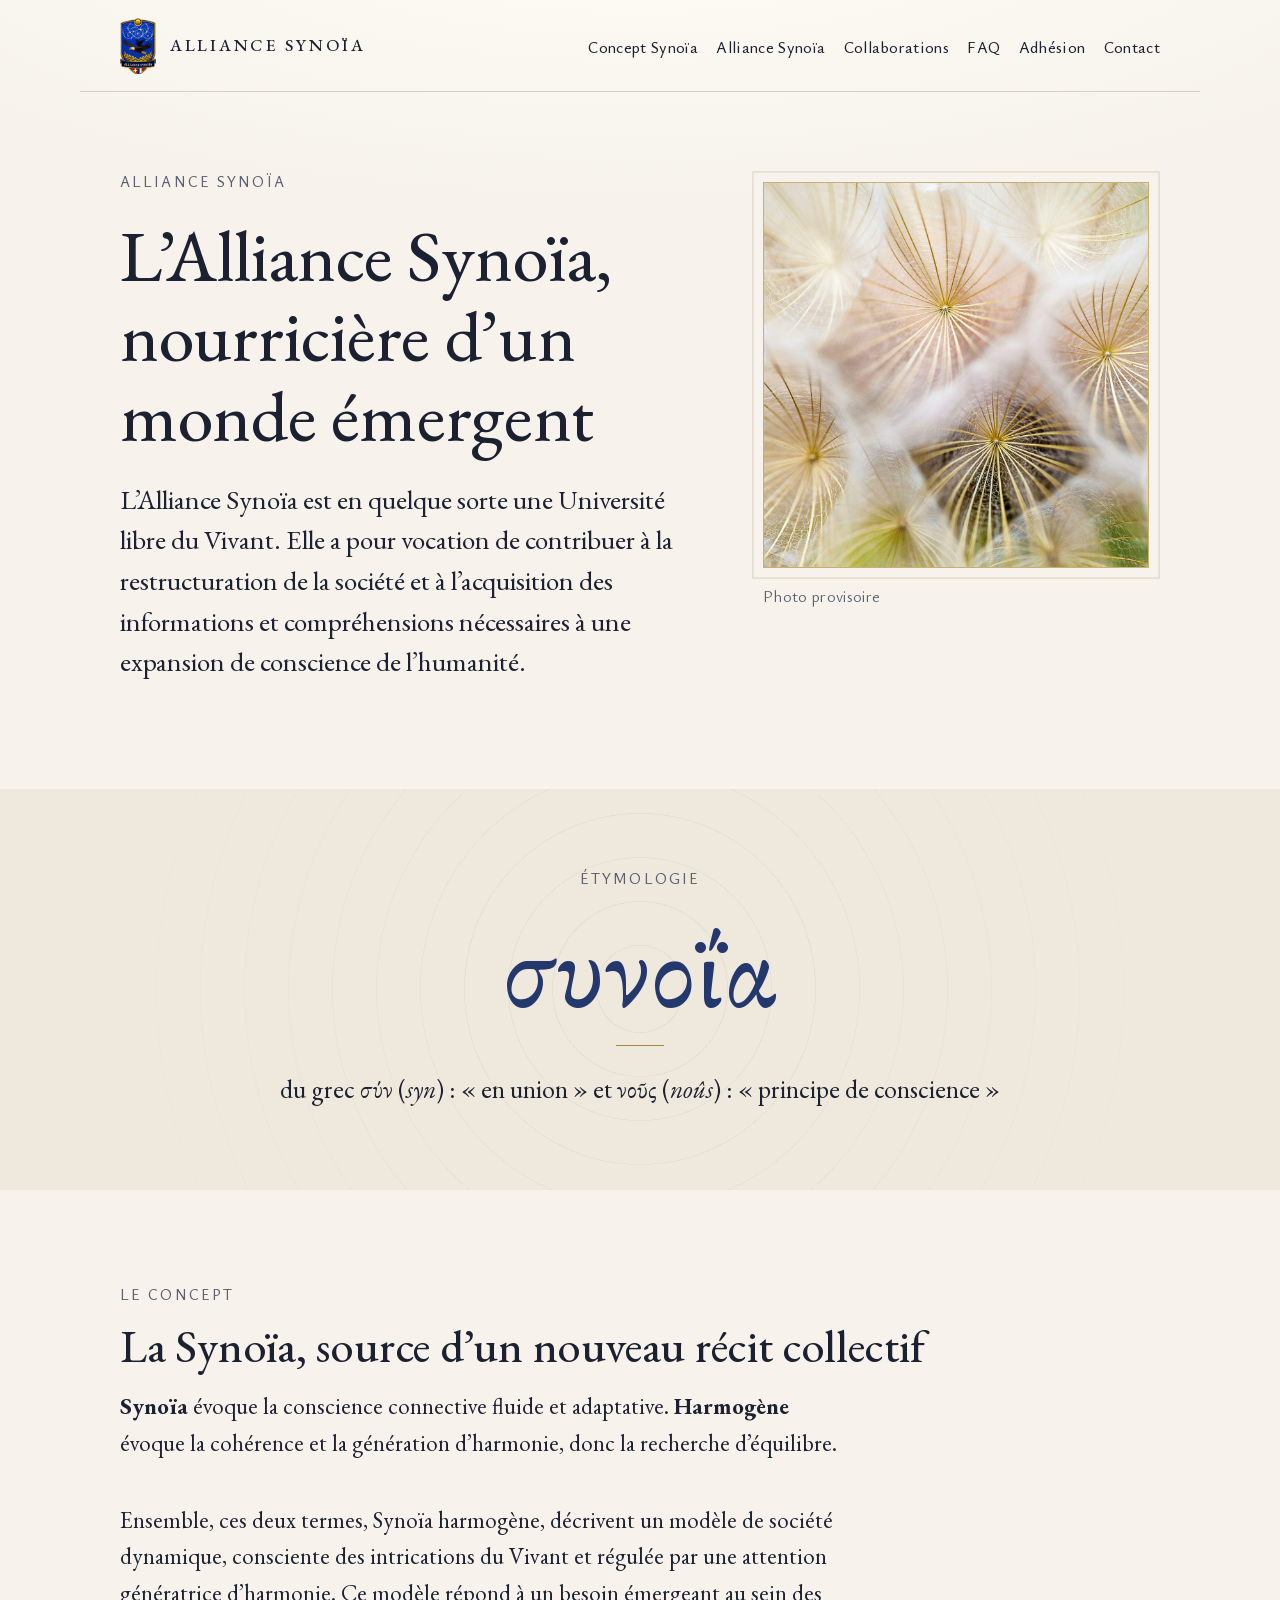
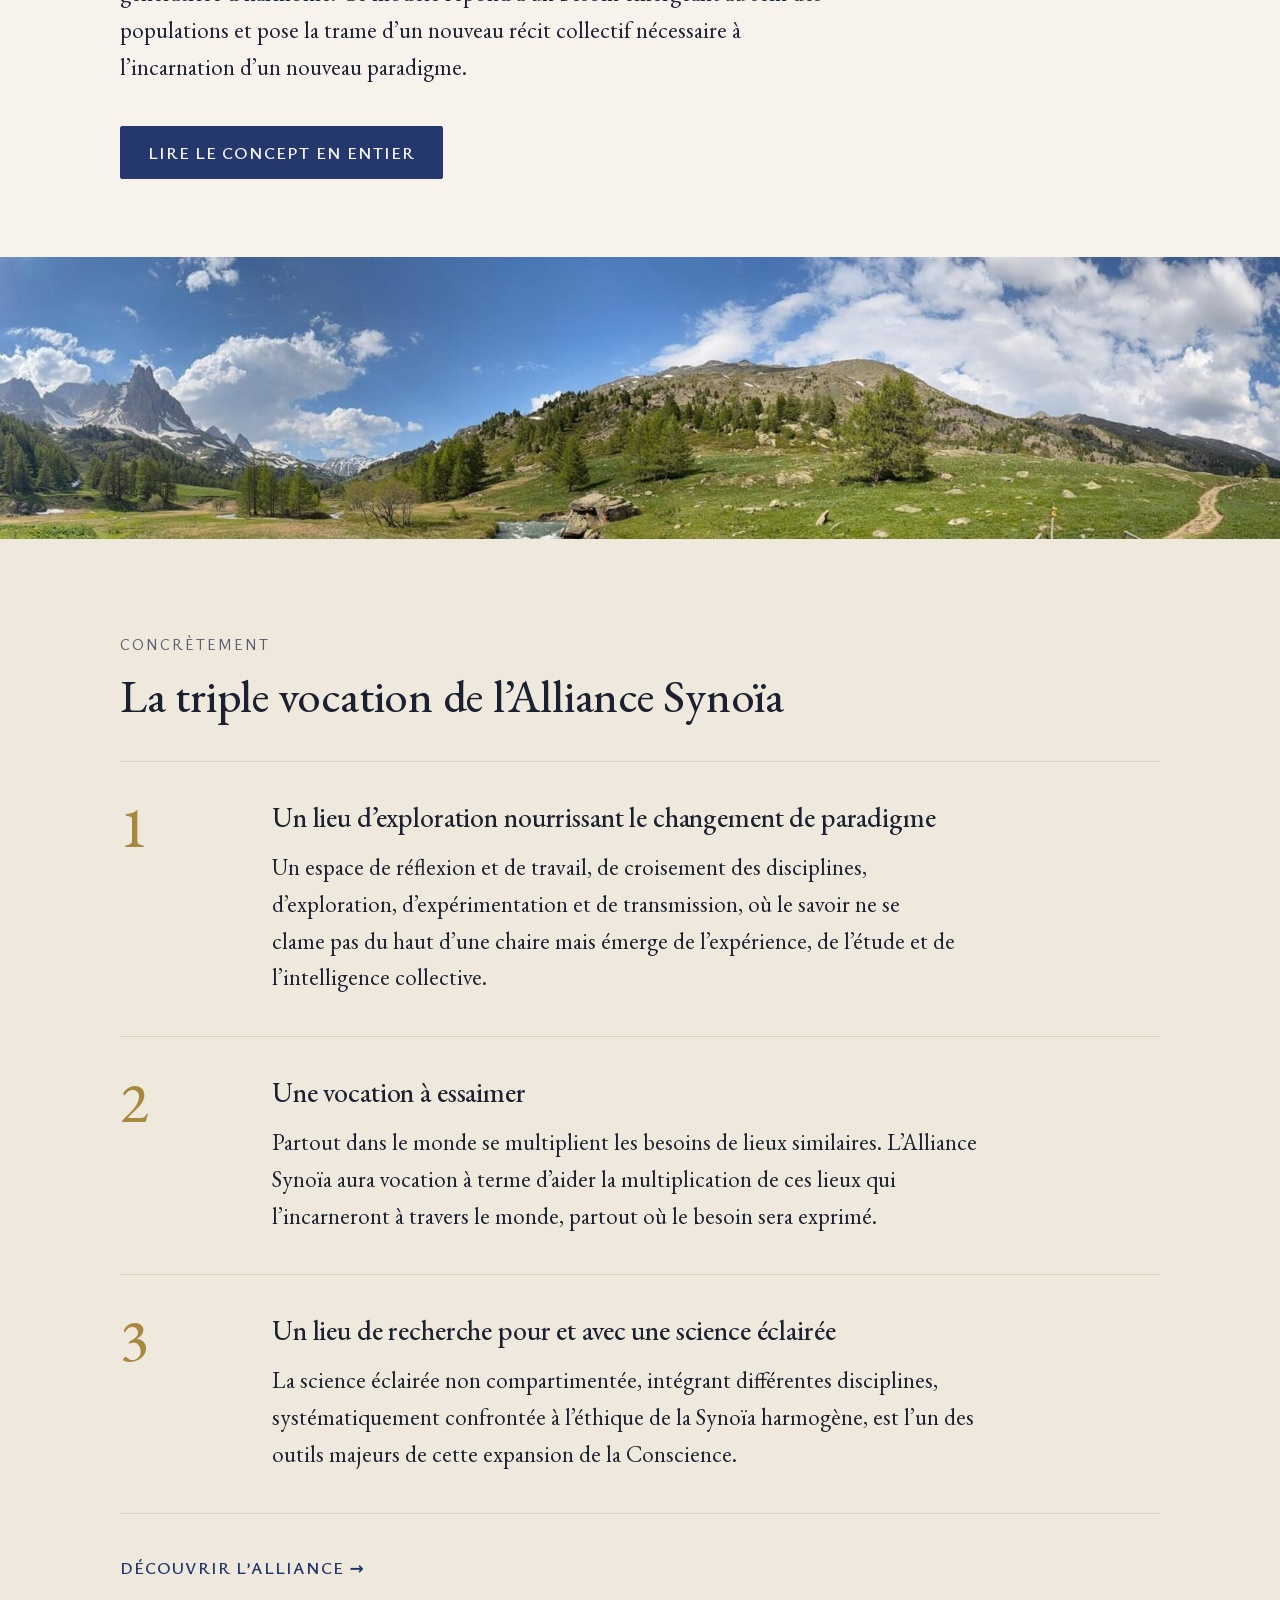
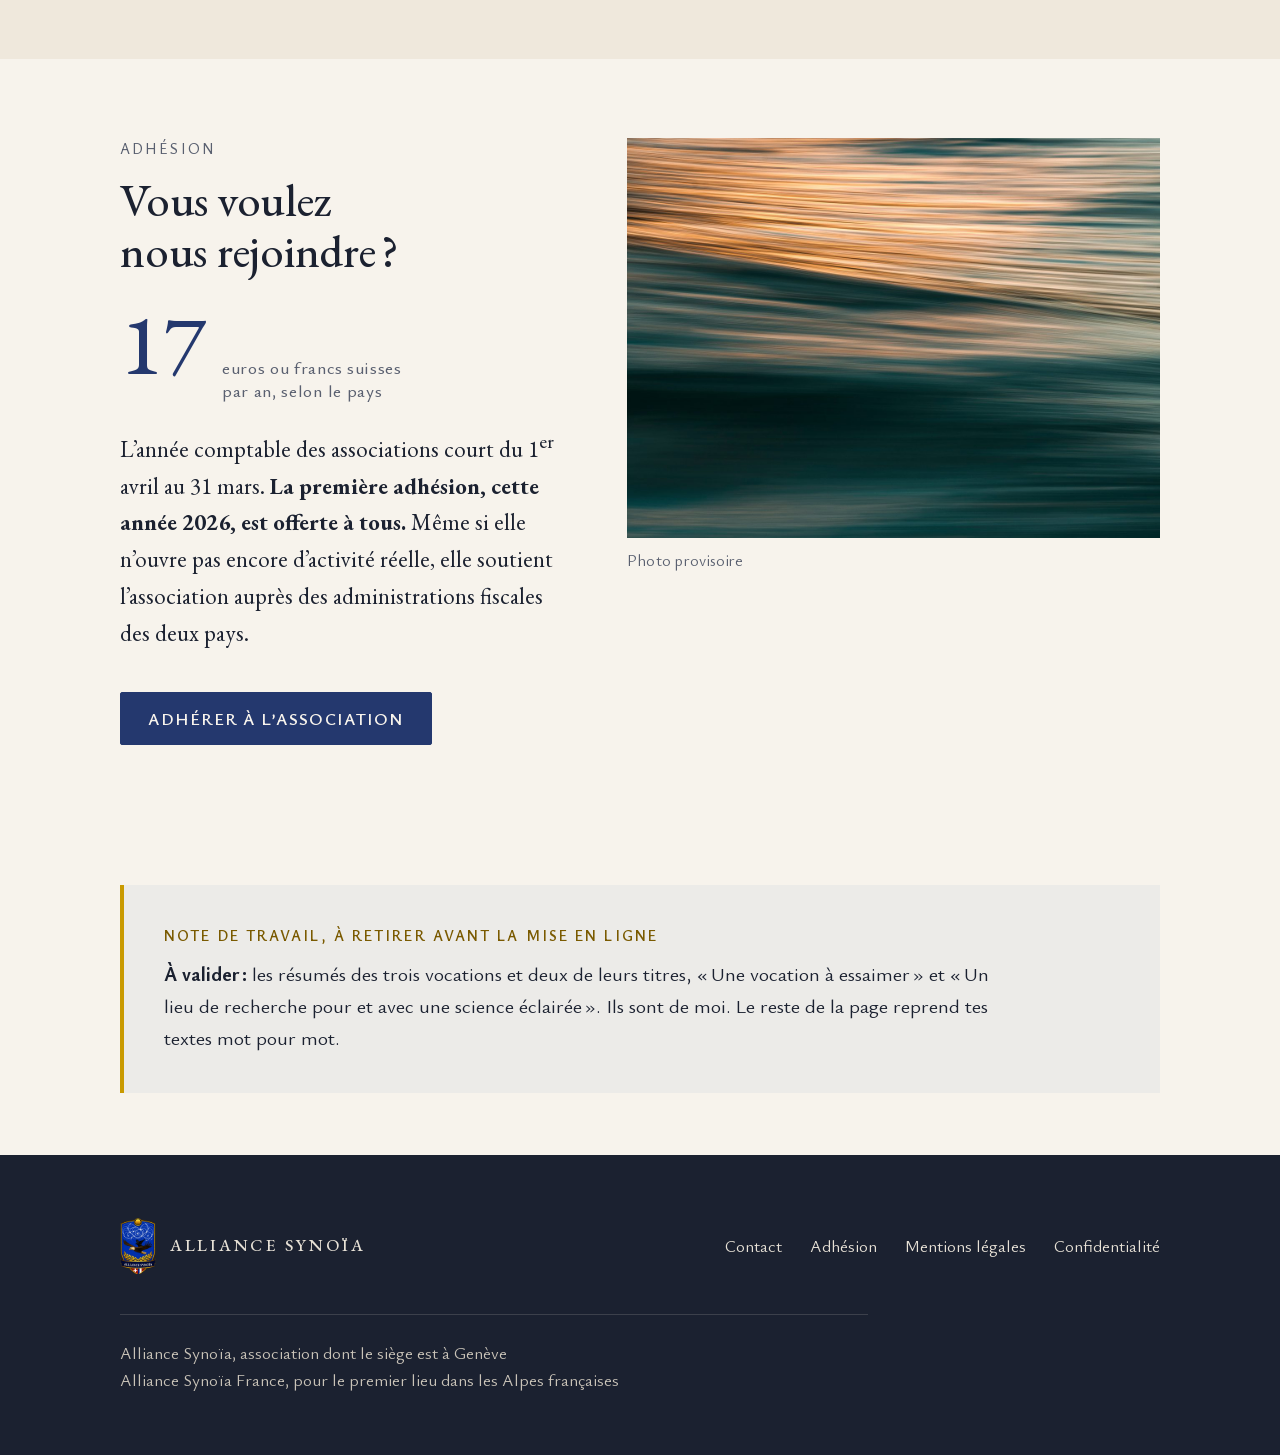
==== commit e7146484: "Aperçu mis à jour" ====
--- a/index.html
+++ b/index.html
@@ -47,7 +47,7 @@
       <p class="chapeau">L’Alliance Synoïa est en quelque sorte une Université libre du Vivant. Elle a pour vocation de contribuer à la restructuration de la société et à l’acquisition des informations et compréhensions nécessaires à une expansion de conscience de l’humanité.</p>
     </div>
     <figure class="hero__image">
-      <img src="medien/fotos/ondes-dorees.jpg" width="1200" height="1200" alt="Surface de l’eau en mouvement, lumière dorée sur fond bleu-vert">
+      <img src="medien/fotos/aigrettes.jpg" width="1200" height="1200" alt="Aigrettes de graines en gros plan, reliées les unes aux autres">
       <figcaption>Photo provisoire</figcaption>
     </figure>
   </section>
@@ -131,7 +131,7 @@
         </p>
       </div>
       <figure>
-        <img src="medien/fotos/aigrettes.jpg" width="1280" height="960" alt="Aigrettes de graines prêtes à essaimer, en gros plan" loading="lazy">
+        <img src="medien/fotos/ondes-dorees.jpg" width="1280" height="960" alt="Surface de l’eau en mouvement, lumière dorée sur fond bleu-vert" loading="lazy">
         <figcaption>Photo provisoire</figcaption>
       </figure>
     </div>
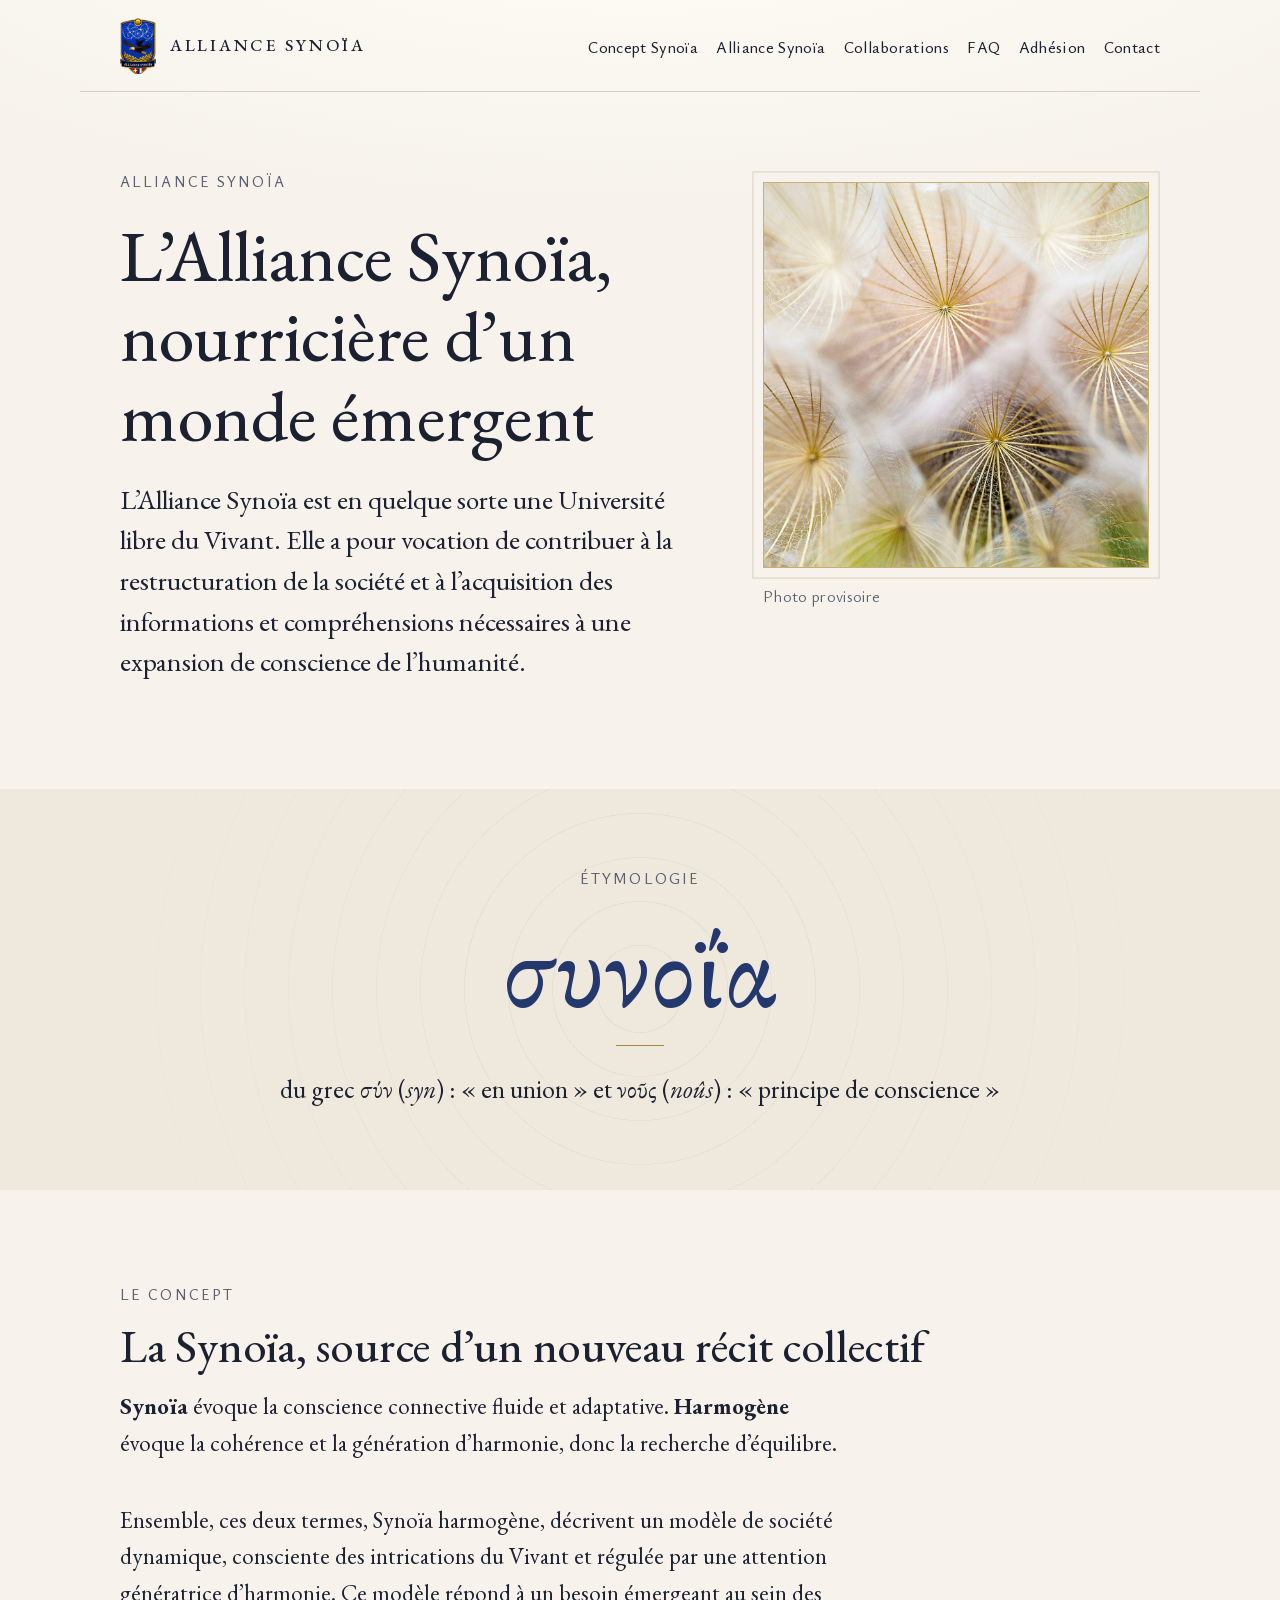
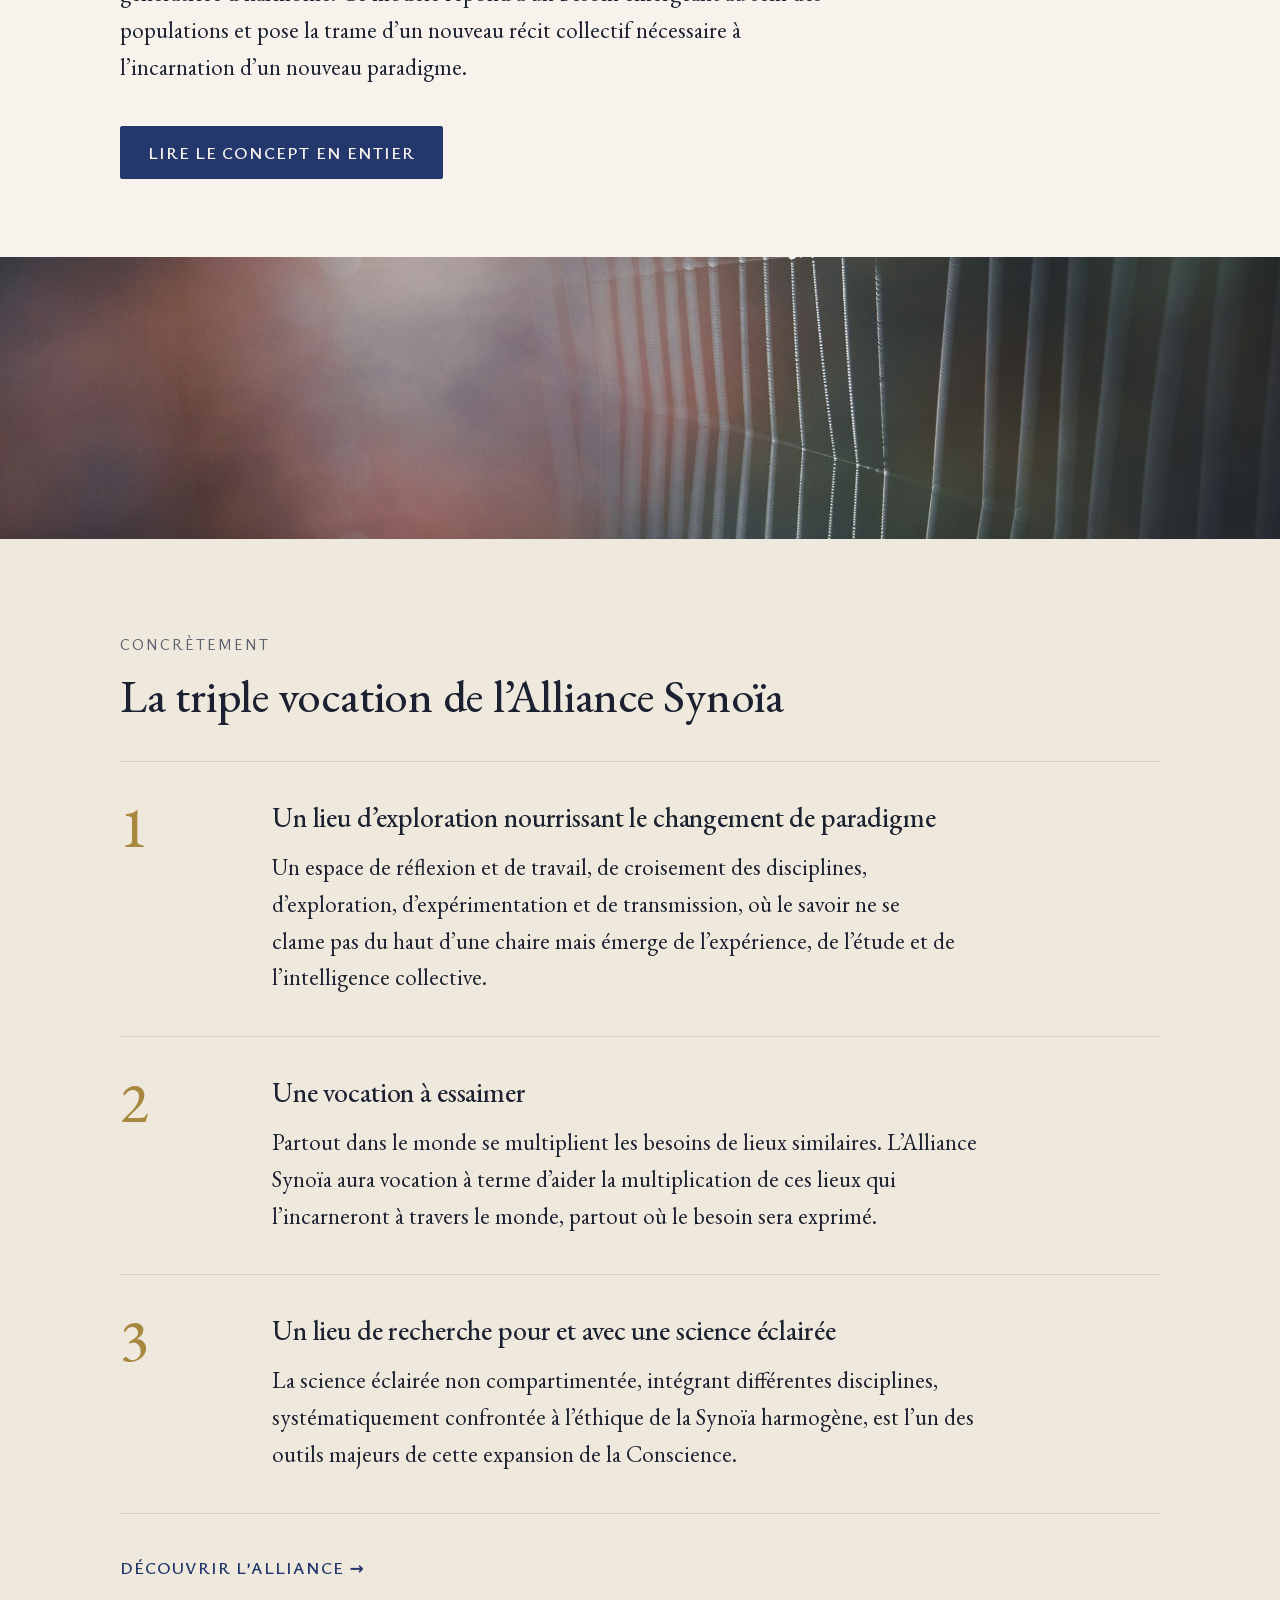
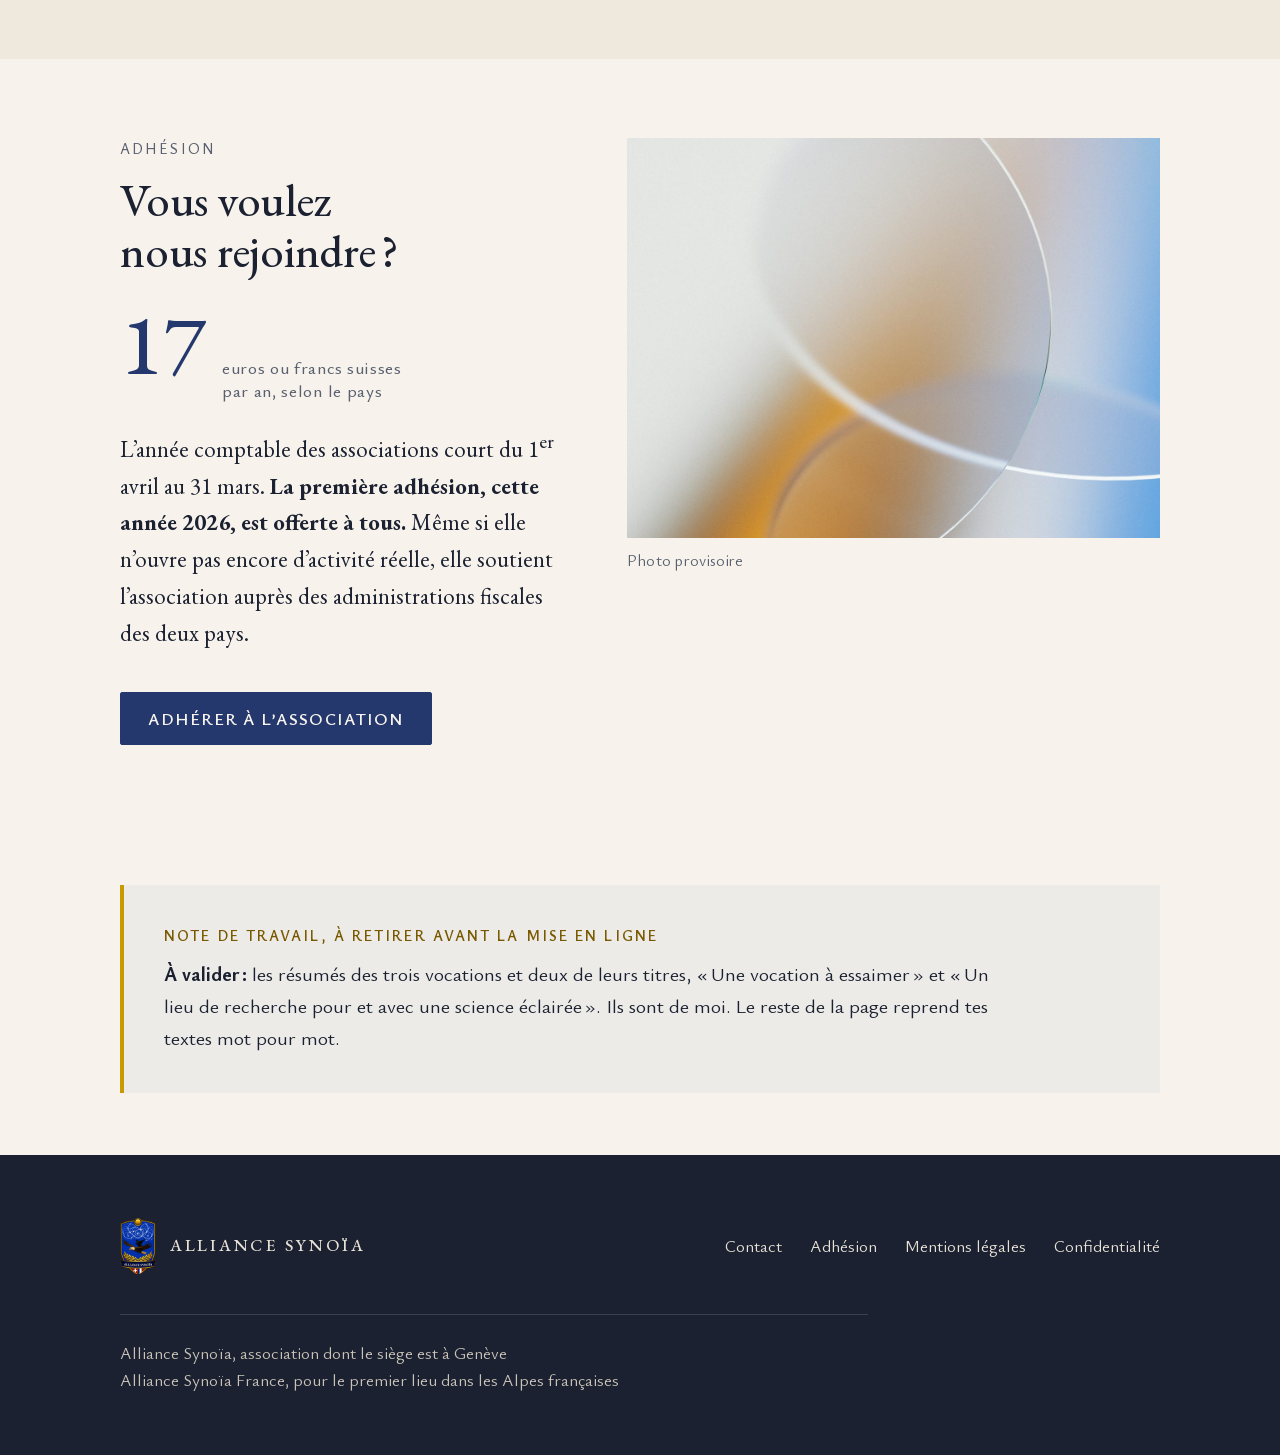
==== commit fd57e75d: "Aperçu mis à jour" ====
--- a/index.html
+++ b/index.html
@@ -78,7 +78,7 @@
 
   <section class="bandeau">
     <figure>
-      <img src="medien/fotos/panorama-alpage.jpg" width="2400" height="900" alt="Panorama d’alpage au-dessus d’une vallée" loading="lazy">
+      <img src="medien/fotos/trame.jpg" width="2400" height="900" alt="Fils d’une toile tendus dans une lumière douce" loading="lazy">
     </figure>
   </section>
 
@@ -131,7 +131,7 @@
         </p>
       </div>
       <figure>
-        <img src="medien/fotos/ondes-dorees.jpg" width="1280" height="960" alt="Surface de l’eau en mouvement, lumière dorée sur fond bleu-vert" loading="lazy">
+        <img src="medien/fotos/cercle-de-verre.jpg" width="1280" height="960" alt="Cercle de verre dans une lumière claire, reflets bleus et dorés" loading="lazy">
         <figcaption>Photo provisoire</figcaption>
       </figure>
     </div>
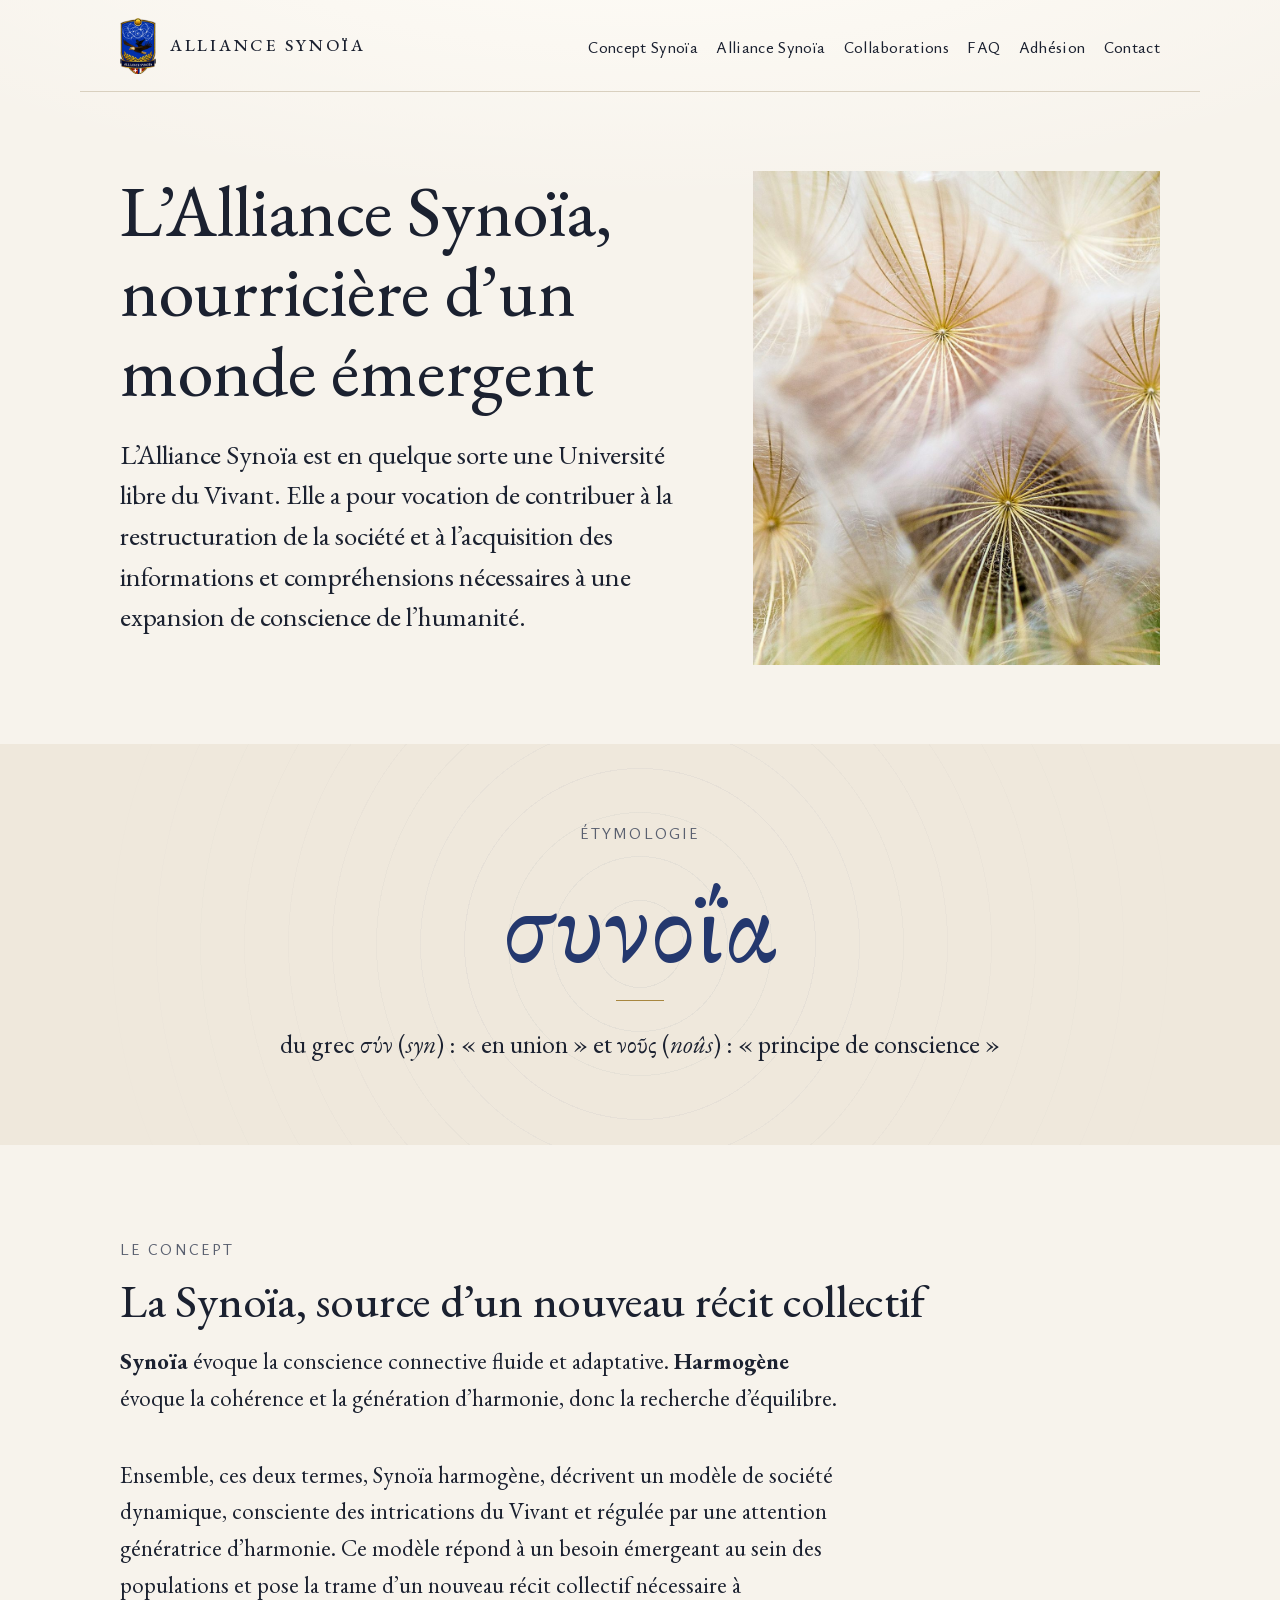
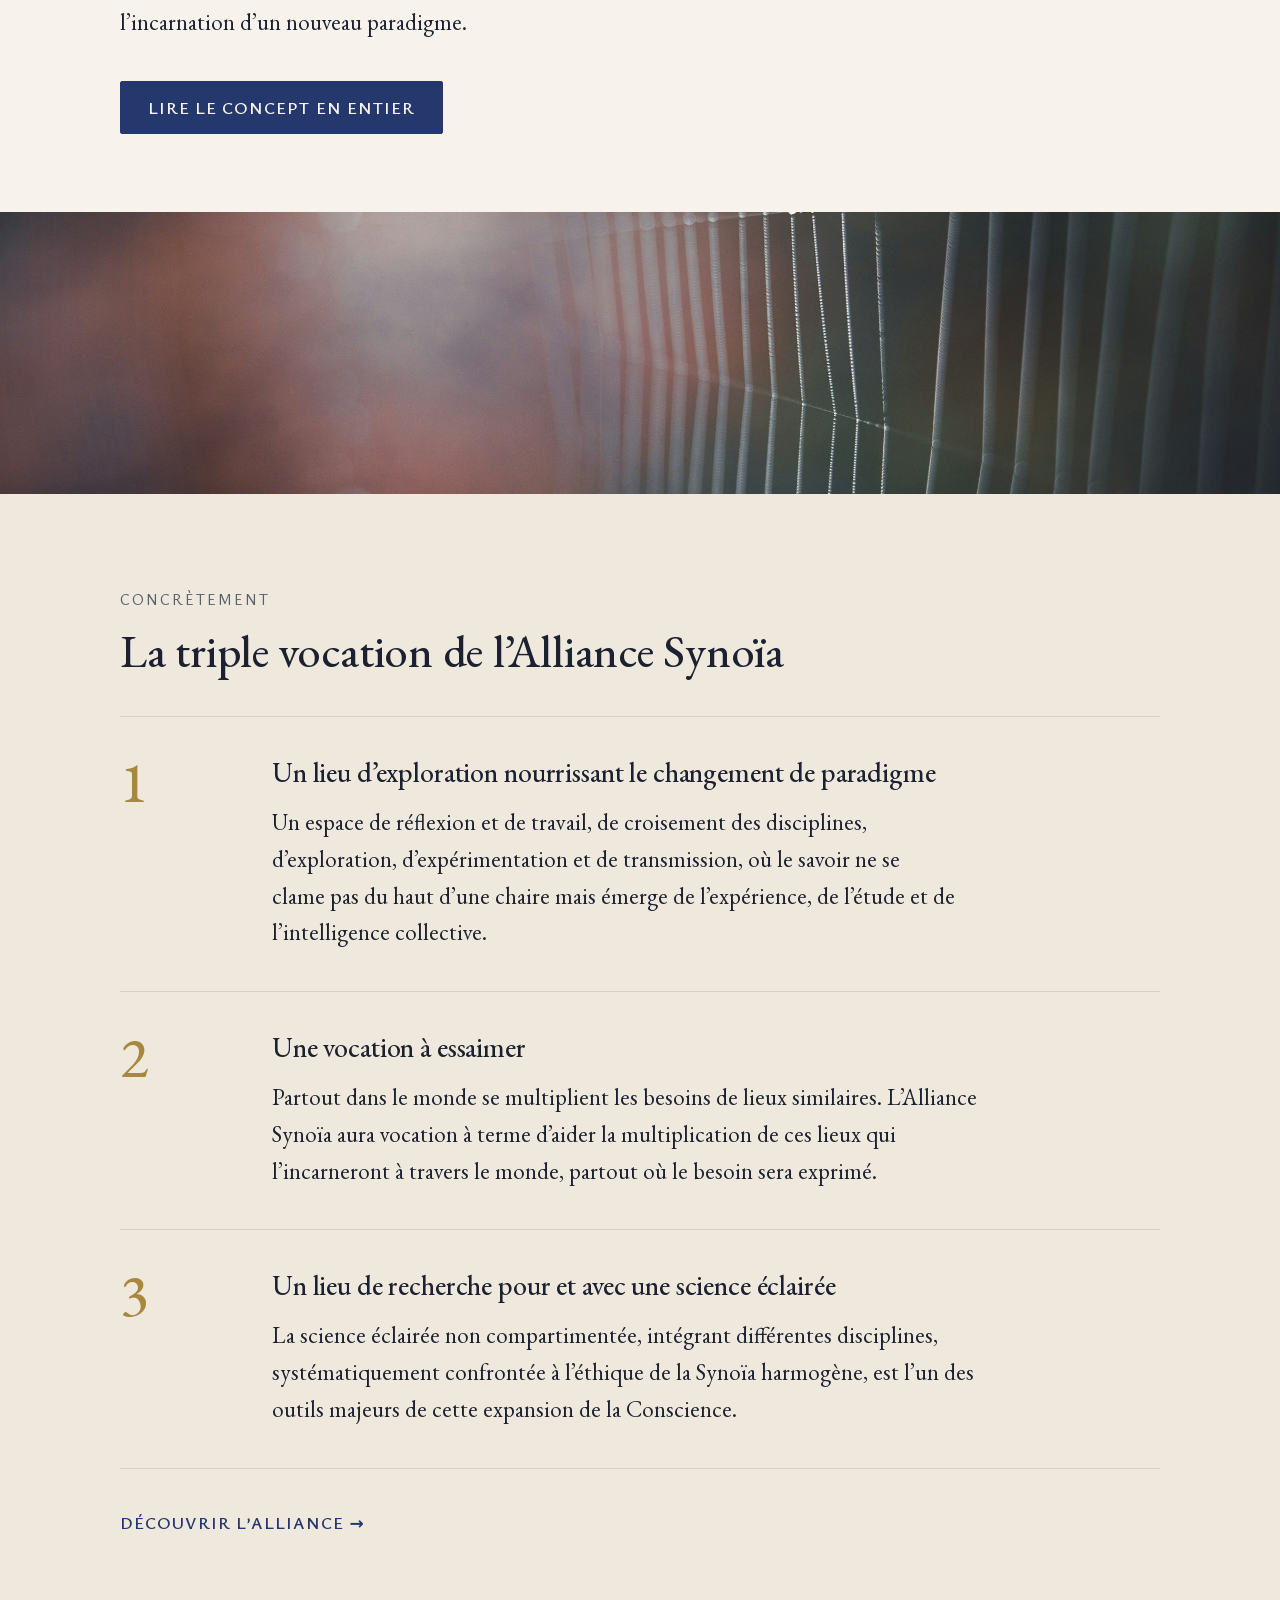
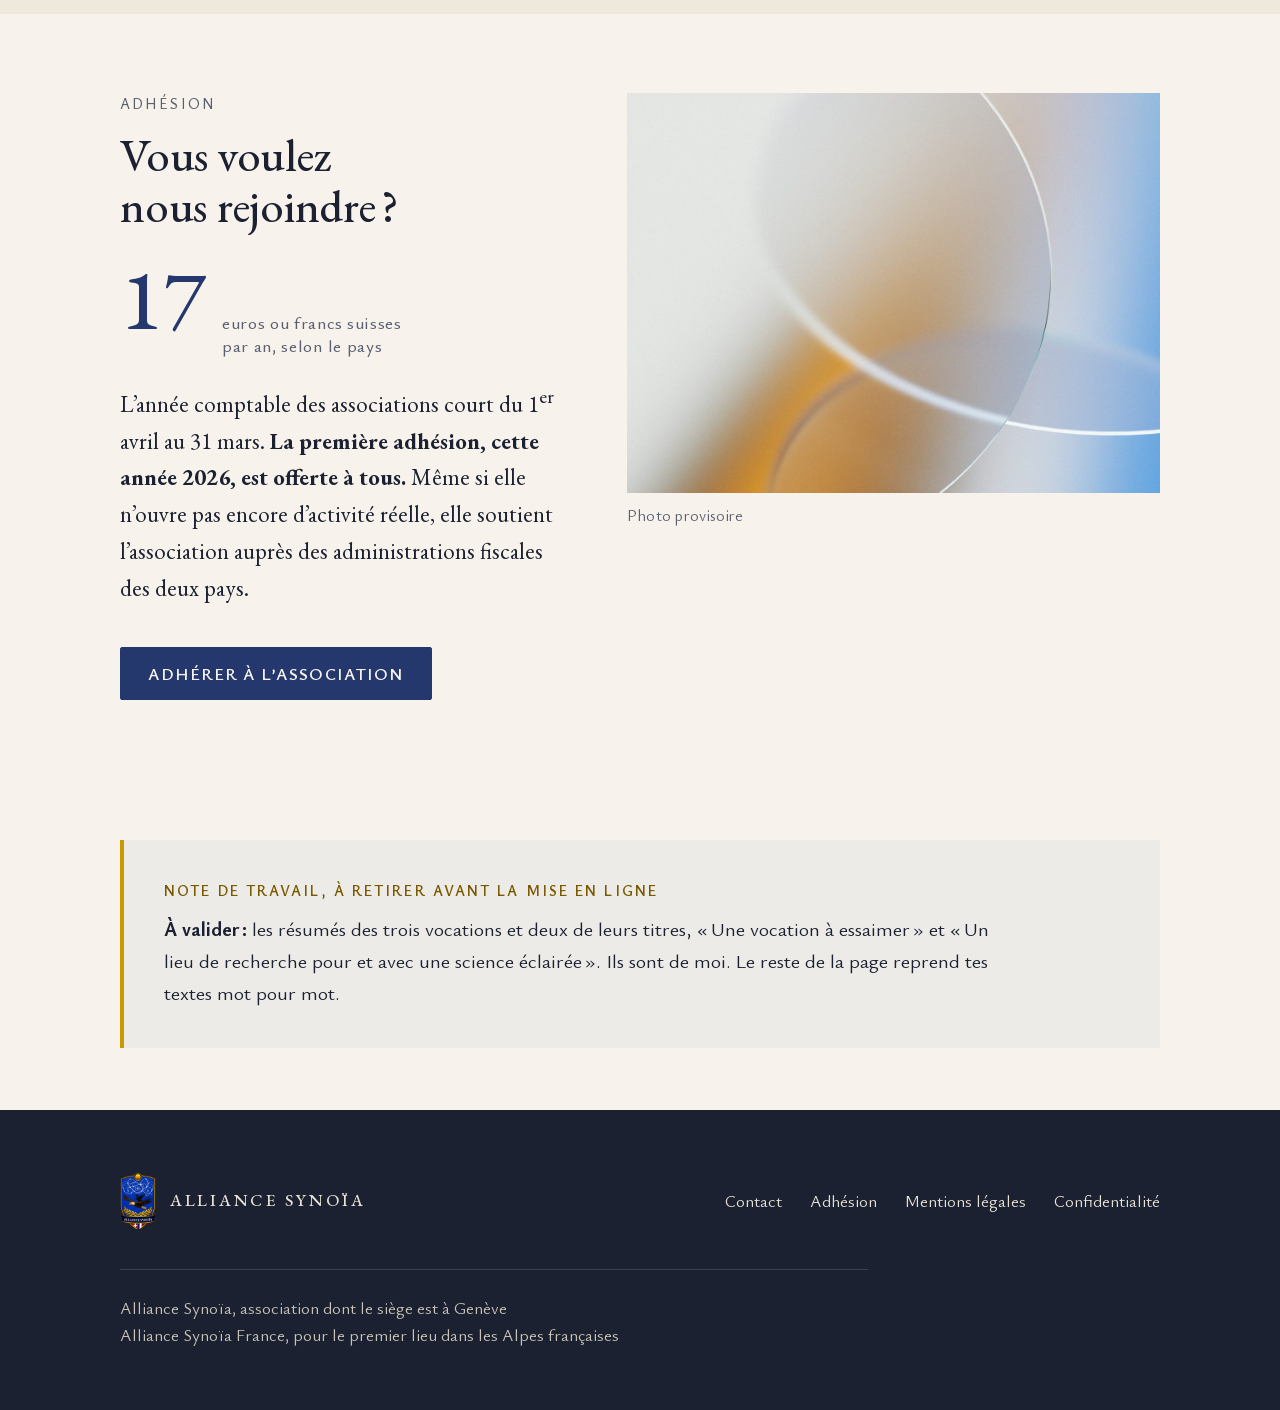
==== commit e629dd06: "Aperçu mis à jour" ====
--- a/index.html
+++ b/index.html
@@ -42,13 +42,11 @@
 <main id="contenu">
 <section class="hero wrap">
     <div class="hero__texte">
-      <p class="label">Alliance Synoïa</p>
       <h1>L’Alliance Synoïa, nourricière d’un monde émergent</h1>
       <p class="chapeau">L’Alliance Synoïa est en quelque sorte une Université libre du Vivant. Elle a pour vocation de contribuer à la restructuration de la société et à l’acquisition des informations et compréhensions nécessaires à une expansion de conscience de l’humanité.</p>
     </div>
     <figure class="hero__image">
       <img src="medien/fotos/aigrettes.jpg" width="1200" height="1200" alt="Aigrettes de graines en gros plan, reliées les unes aux autres">
-      <figcaption>Photo provisoire</figcaption>
     </figure>
   </section>
 
--- a/stil/site.css
+++ b/stil/site.css
@@ -78,9 +78,6 @@
   --sans-weight-strong: 600;
   --caps-track: 0.14em;
   --caps-size: 0.9375rem;
-
-  /* Abstand zwischen Bildkante und äußerer Rahmenlinie (Passepartout). */
-  --cadre: 0.6rem;
 }
 
 /* ---------- Grundlagen ---------- */
@@ -305,21 +302,20 @@
 .hero__image img, .bandeau img, .adhesion figure img {
   object-position: var(--ausschnitt, center);
 }
-.hero__image img { width: 100%; aspect-ratio: 1 / 1; object-fit: cover; }
-
-/* Rahmen um das Hero-Bild: eine Haarlinie in Gold direkt an der Kante,
-   dann ein Streifen Papier, dann eine zweite, blasse Linie. Zusammen ein
-   Passepartout. Zwei Linien statt einer, weil eine einzelne Linie auf einem
-   Foto wie ein Versehen wirkt und zwei wie Absicht. Der äußere Ring liegt
-   als box-shadow außerhalb des Bildes, deshalb das padding am figure. */
-.hero__image { padding: calc(var(--cadre) + 1px); }
-.hero__image img {
-  border: 1px solid var(--wp--preset--color--gold-clair);
-  box-shadow:
-    0 0 0 var(--cadre) var(--wp--preset--color--base),
-    0 0 0 calc(var(--cadre) + 1px) var(--wp--preset--color--line);
-}
-.hero__image figcaption { margin-top: 1rem; }
+.hero__image img { width: 100%; aspect-ratio: 4 / 5; object-fit: cover; }
+
+/* Hero-Bild ohne Rahmen. Auf dem Desktop füllt es die Höhe des Textblocks:
+   oben bündig mit dem Titel, unten mit dem Vorspann, damit beide Spalten
+   gemeinsam abschließen. Der Passepartout war für ein Handyfoto gedacht,
+   das Halt brauchte; ein ruhiges Motiv trägt sich selbst. */
+@media (min-width: 900.02px) {
+  .hero { align-items: stretch; }
+  .hero__image img { height: 100%; min-height: 24rem; aspect-ratio: auto; }
+}
+/* Unter dem Text, auf schmalen Bildschirmen: quer, sonst wird es höher als der Bildschirm. */
+@media (max-width: 900px) {
+  .hero__image img { aspect-ratio: 4 / 3; }
+}
 
 figcaption {
   font-family: var(--sans);
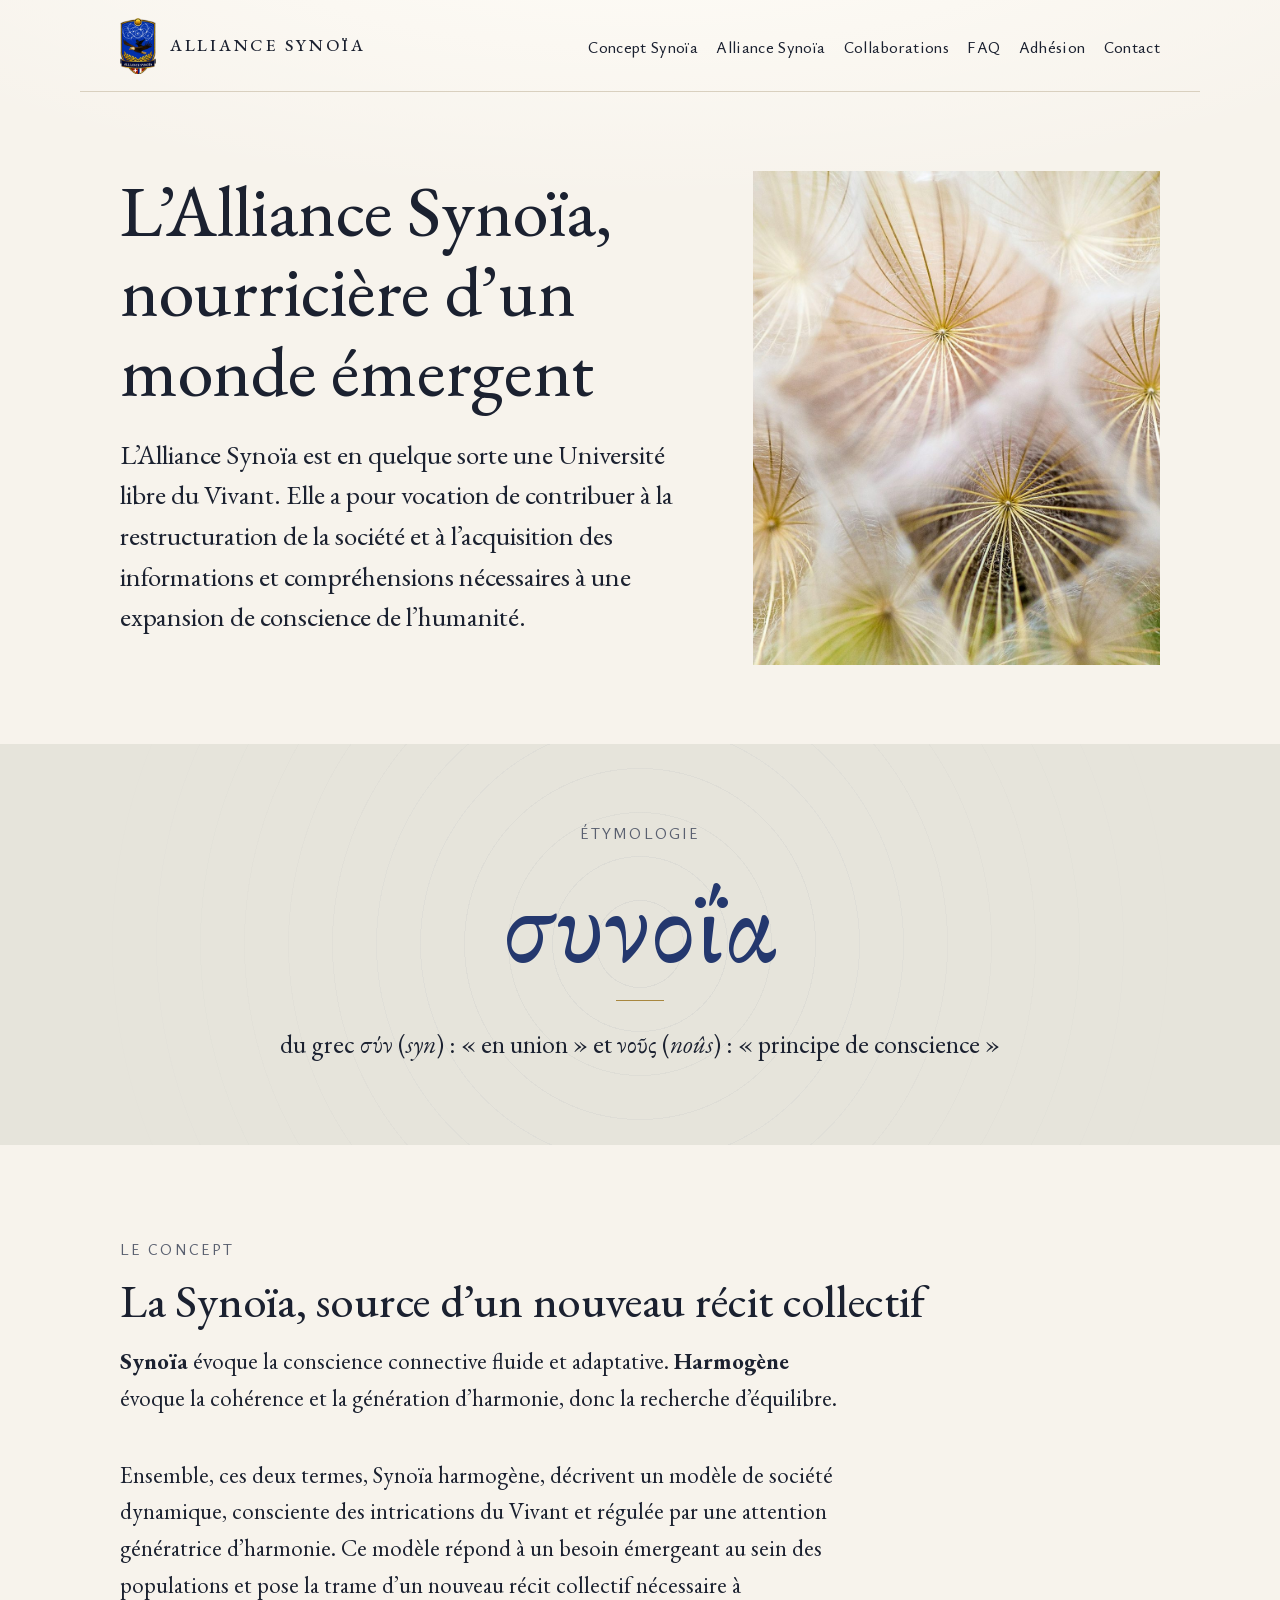
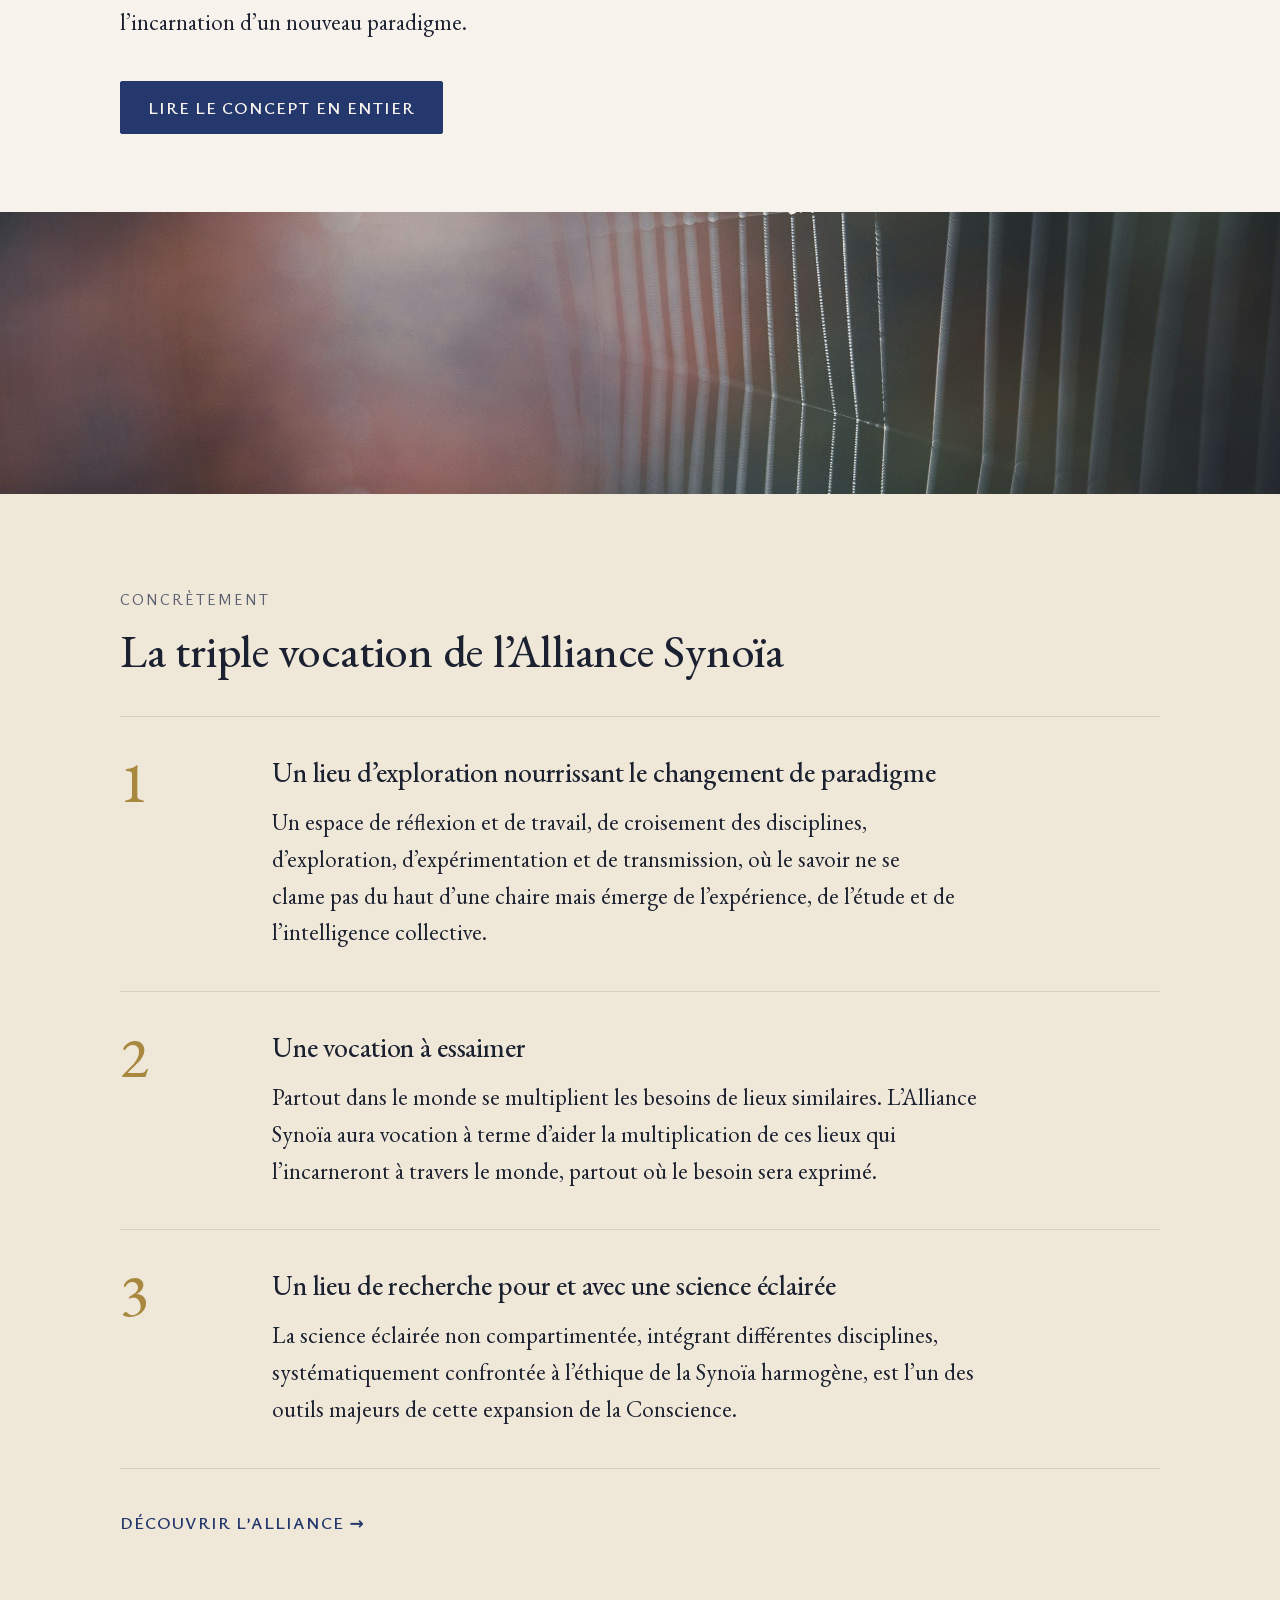
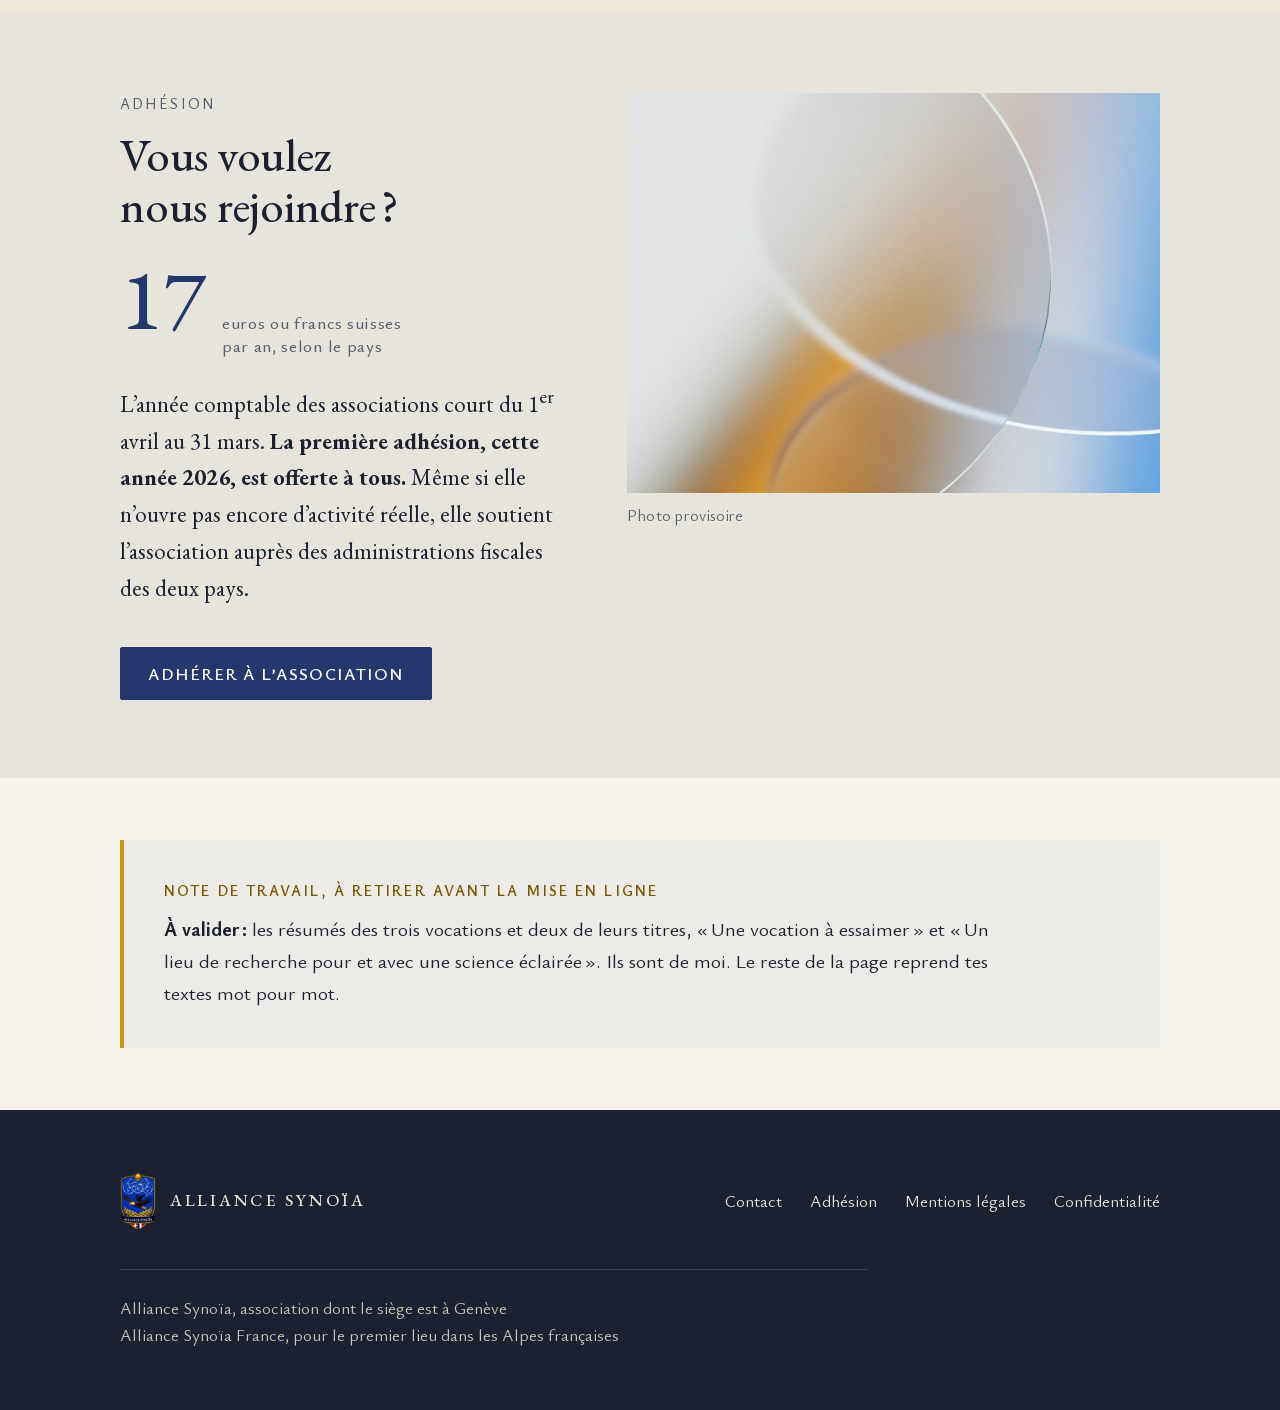
==== commit de2cc728: "Aperçu mis à jour" ====
--- a/index.html
+++ b/index.html
@@ -117,8 +117,8 @@
     </div>
   </section>
 
-  <section class="section wrap">
-    <div class="adhesion">
+  <section class="section section--pierre">
+    <div class="wrap adhesion">
       <div class="adhesion__texte">
         <p class="label">Adhésion</p>
         <h2>Vous voulez nous rejoindre&#8239;?</h2>
--- a/stil/site.css
+++ b/stil/site.css
@@ -8,8 +8,18 @@
 
 :root {
   /* Farben. Wenige, ruhig, kein Verlauf. */
+  /* Drei helle Flächen, nicht eine. Eine einzige beige Fläche über neun
+     Seiten wirkt trüb; drei gestufte Töne geben der Seite einen Takt,
+     ohne dass irgendwo Weiß auftaucht. Weiß ist ausgeschlossen: Frédéric
+     hat strahlende Flächen ausdrücklich als anstrengend benannt.
+       Papier  — der Lesegrund, bleibt wie er war
+       Sable   — abgesetzter Abschnitt, wärmer und eine Stufe tiefer
+       Pierre  — die tiefste helle Fläche, leicht kühl statt gelb.
+     Die Kühle ist der eigentliche Griff: sie setzt die beiden warmen
+     Töne ab, während eine vierte Beigestufe sie nur verwaschen hätte. */
   --wp--preset--color--base: #F7F3EC;        /* Papier */
-  --wp--preset--color--surface: #EFE8DC;     /* abgesetzter Abschnitt */
+  --wp--preset--color--surface: #EFE7D7;     /* Sable: abgesetzter Abschnitt */
+  --wp--preset--color--pierre: #E6E4DB;      /* Pierre: tiefste helle Fläche, kühl */
   --wp--preset--color--contrast: #1B2130;    /* Text, Fußbereich */
   --wp--preset--color--muted: #5A6070;       /* Nebentext */
   --wp--preset--color--line: #D9D0BF;        /* Trennlinien */
@@ -161,6 +171,10 @@
 .section { padding-block: var(--wp--preset--spacing--70); }
 .section--serre { padding-block: var(--wp--preset--spacing--60); }
 .section--surface { background: var(--wp--preset--color--surface); }
+/* Pierre trägt die Abschnitte, die für sich stehen: die Etymologie und
+   der Beitrittsblock am Seitenende. Dadurch wird die Seite nach unten
+   hin eine Spur tiefer und läuft nicht abrupt in den dunklen Fuß. */
+.section--pierre { background: var(--wp--preset--color--pierre); }
 
 /* Zwischenüberschriften beginnen an der Seitenkante wie alles andere.
    Der Titel darf über die volle Breite laufen, der erklärende Satz
@@ -430,7 +444,7 @@
   position: relative;
   isolation: isolate;
   overflow: hidden;
-  background: var(--wp--preset--color--surface);
+  background: var(--wp--preset--color--pierre);
   padding-block: var(--wp--preset--spacing--70);
   text-align: center;
 }
@@ -901,6 +915,7 @@
   :root {
     --wp--preset--color--base: #fff;
     --wp--preset--color--surface: #fff;
+    --wp--preset--color--pierre: #fff;
     --wp--preset--color--contrast: #000;
     --wp--preset--color--muted: #333;
     --wp--preset--color--line: #999;
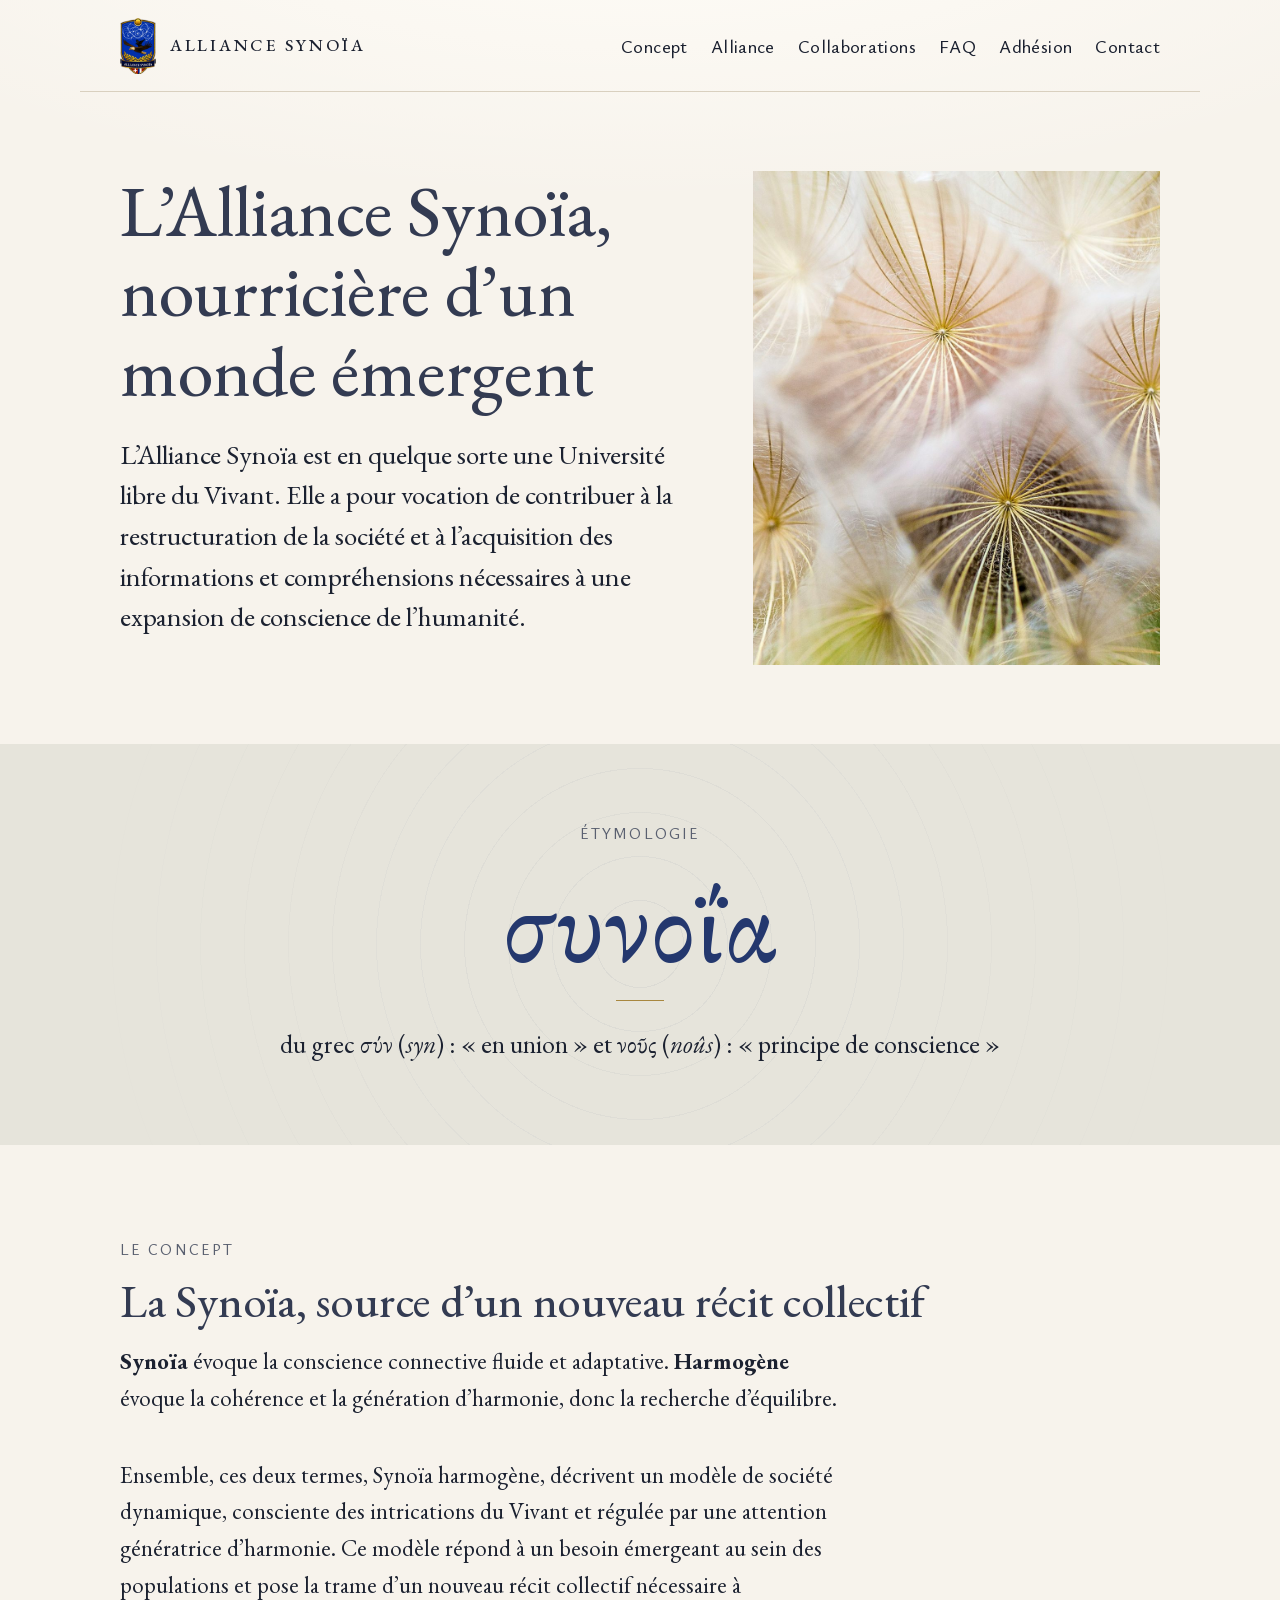
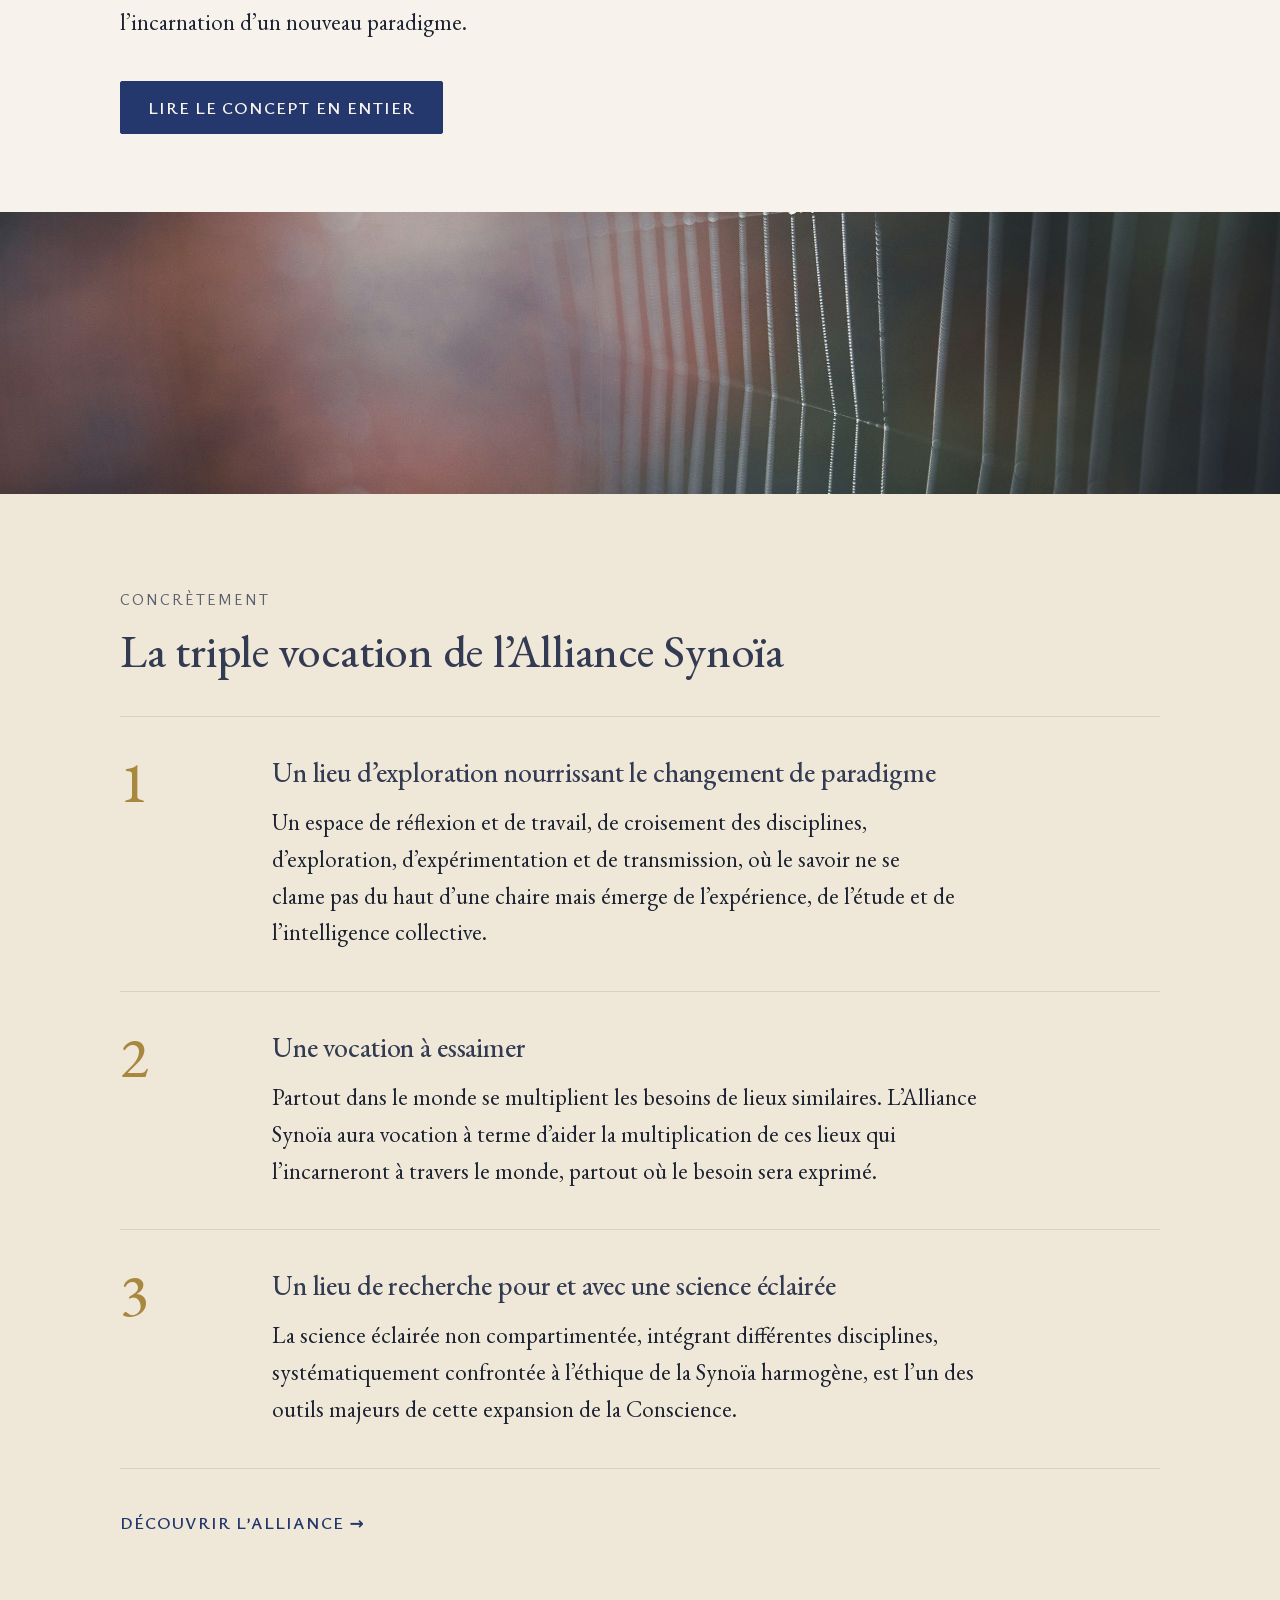
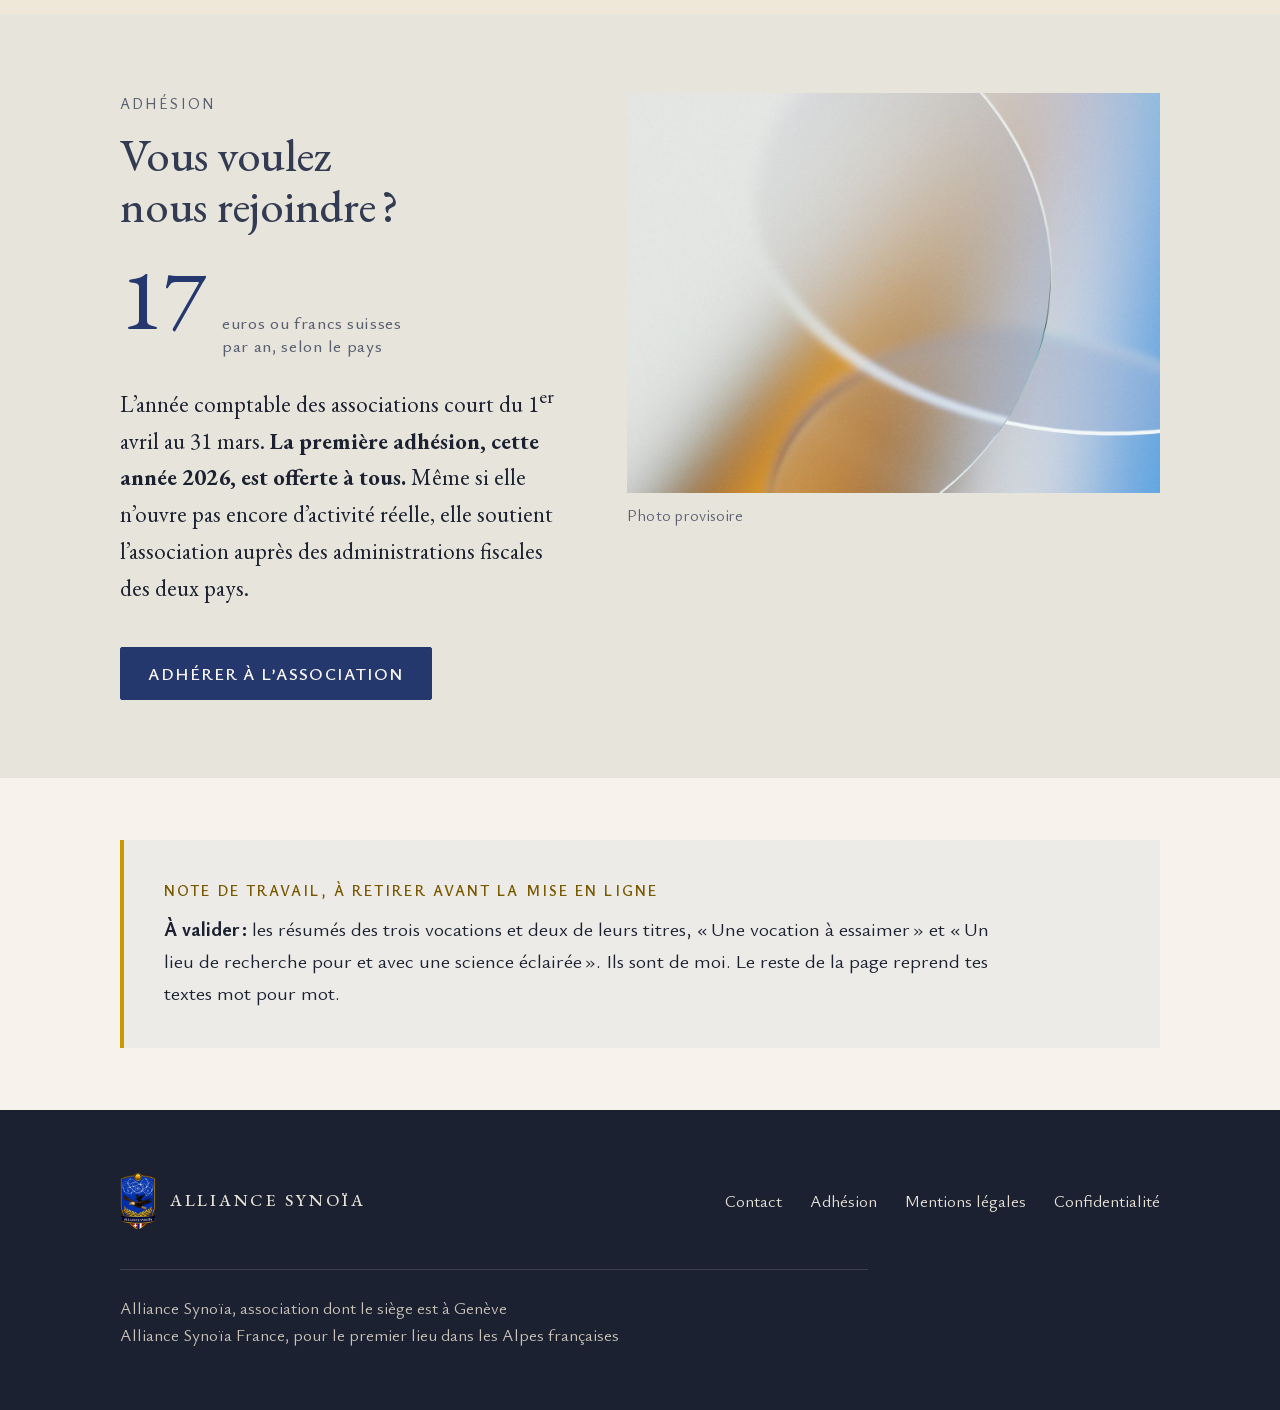
==== commit 9d654288: "Aperçu mis à jour" ====
--- a/index.html
+++ b/index.html
@@ -28,8 +28,8 @@
   </button>
   <nav class="nav" id="nav-principale" aria-label="Navigation principale">
     <ul>
-      <li><a href="concept.html">Concept Synoïa</a></li>
-      <li><a href="alliance.html">Alliance Synoïa</a></li>
+      <li><a href="concept.html">Concept</a></li>
+      <li><a href="alliance.html">Alliance</a></li>
       <li><a href="collaborations.html">Collaborations</a></li>
       <li><a href="faq.html">FAQ</a></li>
       <li><a href="adhesion.html">Adhésion</a></li>
--- a/stil/site.css
+++ b/stil/site.css
@@ -21,6 +21,7 @@
   --wp--preset--color--surface: #EFE7D7;     /* Sable: abgesetzter Abschnitt */
   --wp--preset--color--pierre: #E6E4DB;      /* Pierre: tiefste helle Fläche, kühl */
   --wp--preset--color--contrast: #1B2130;    /* Text, Fußbereich */
+  --wp--preset--color--titre: #333B52;       /* Überschriften: dieselbe Tinte, aufgehellt */
   --wp--preset--color--muted: #5A6070;       /* Nebentext */
   --wp--preset--color--line: #D9D0BF;        /* Trennlinien */
   --wp--preset--color--accent: #24386E;      /* Blau des Wappens */
@@ -125,7 +126,13 @@
 p { margin: 0 0 1em; }
 figure { margin: 0; }
 
+/* Überschriften stehen eine Stufe heller als der Fließtext. In dieser
+   Größe wirkt die volle Texttinte auf dem Papier wie Schwarz auf Weiß —
+   hart und aus dem Ton gefallen. Große Schrift braucht weniger Kontrast,
+   um gelesen zu werden: 9:1 statt 14:1, immer noch weit über AAA für
+   große Schrift (4,5:1). Der Fließtext behält die volle Tinte. */
 h1, h2, h3, h4 {
+  color: var(--wp--preset--color--titre);
   font-family: var(--serif);
   font-weight: var(--head-weight);
   line-height: var(--head-lh);
@@ -273,10 +280,15 @@
 /* Fester Abstand, nicht an vw gekoppelt: der Satzspiegel steht ab
    1120 px still, ein mit dem Fenster wachsender Abstand würde die
    Navigation dort gegen die Wortmarke schieben. */
-.nav ul { display: flex; gap: 1.15rem; list-style: none; margin: 0; padding: 0; }
+.nav ul { display: flex; gap: 1.45rem; list-style: none; margin: 0; padding: 0; }
+/* 1.125rem statt 1rem: die Navigation war kleiner gesetzt als alles
+   andere und wurde dadurch schwer lesbar. Möglich wurde das erst,
+   nachdem „Concept Synoïa" und „Alliance Synoïa" im Menü zu „Concept"
+   und „Alliance" gekürzt wurden — der Zusatz stand ohnehin zweimal im
+   Kopf, einmal in der Wortmarke daneben. */
 .nav a {
   font-family: var(--sans);
-  font-size: 1rem;
+  font-size: 1.125rem;
   font-weight: var(--sans-weight);
   letter-spacing: 0.02em;
   text-decoration: none;
@@ -917,6 +929,7 @@
     --wp--preset--color--surface: #fff;
     --wp--preset--color--pierre: #fff;
     --wp--preset--color--contrast: #000;
+    --wp--preset--color--titre: #000;
     --wp--preset--color--muted: #333;
     --wp--preset--color--line: #999;
     --wp--preset--color--accent: #000;
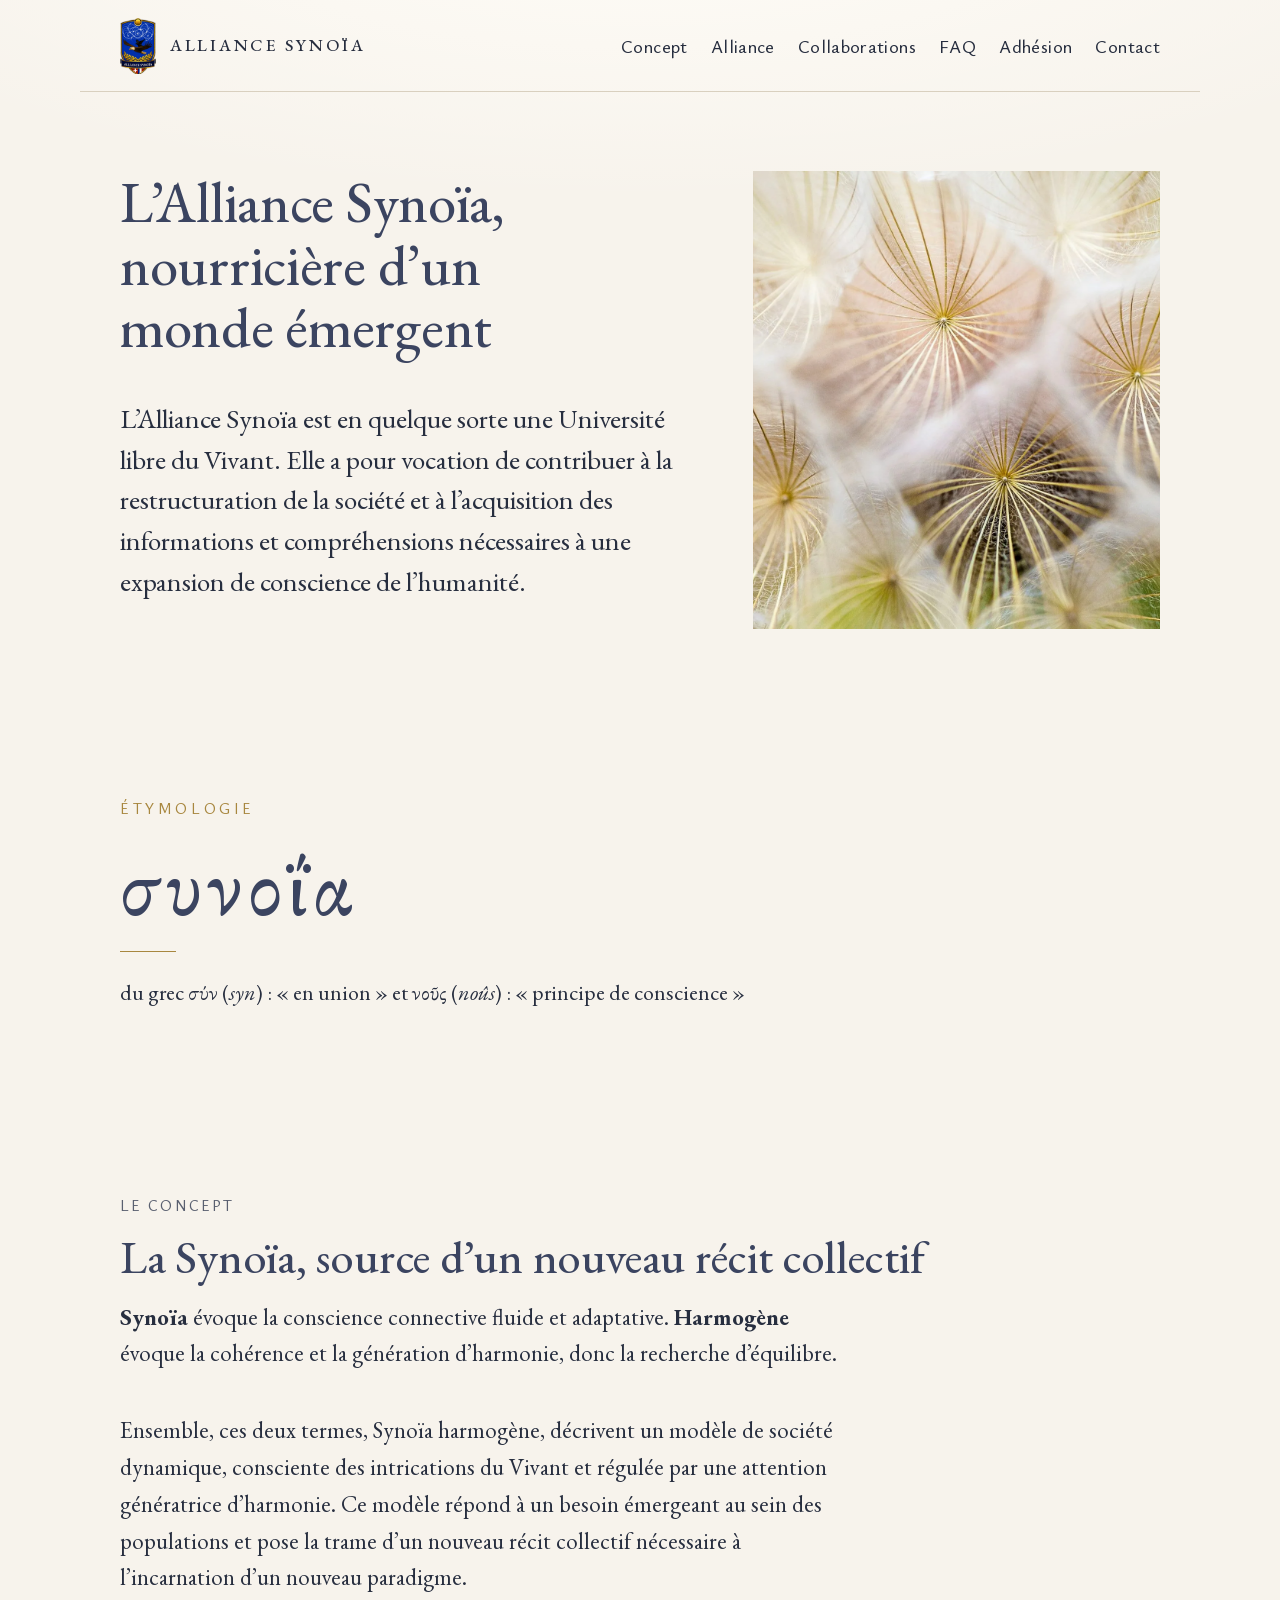
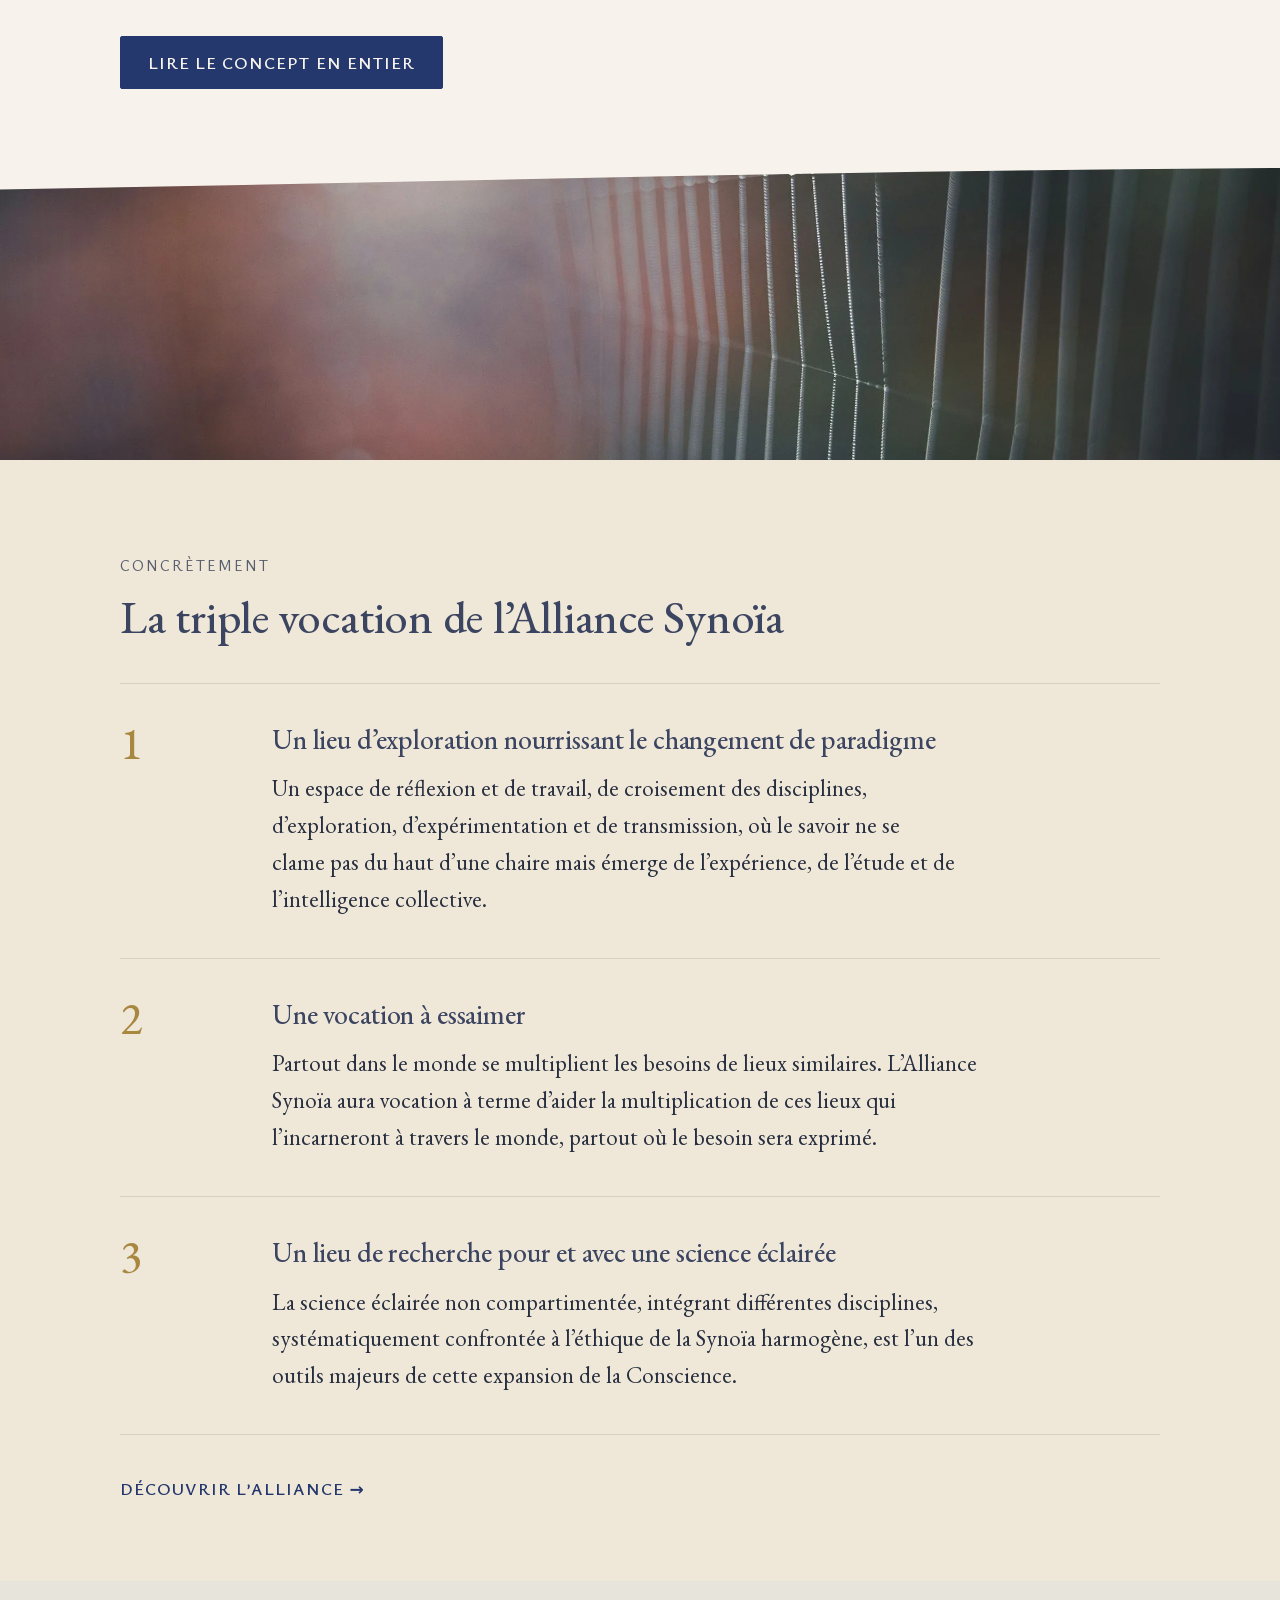
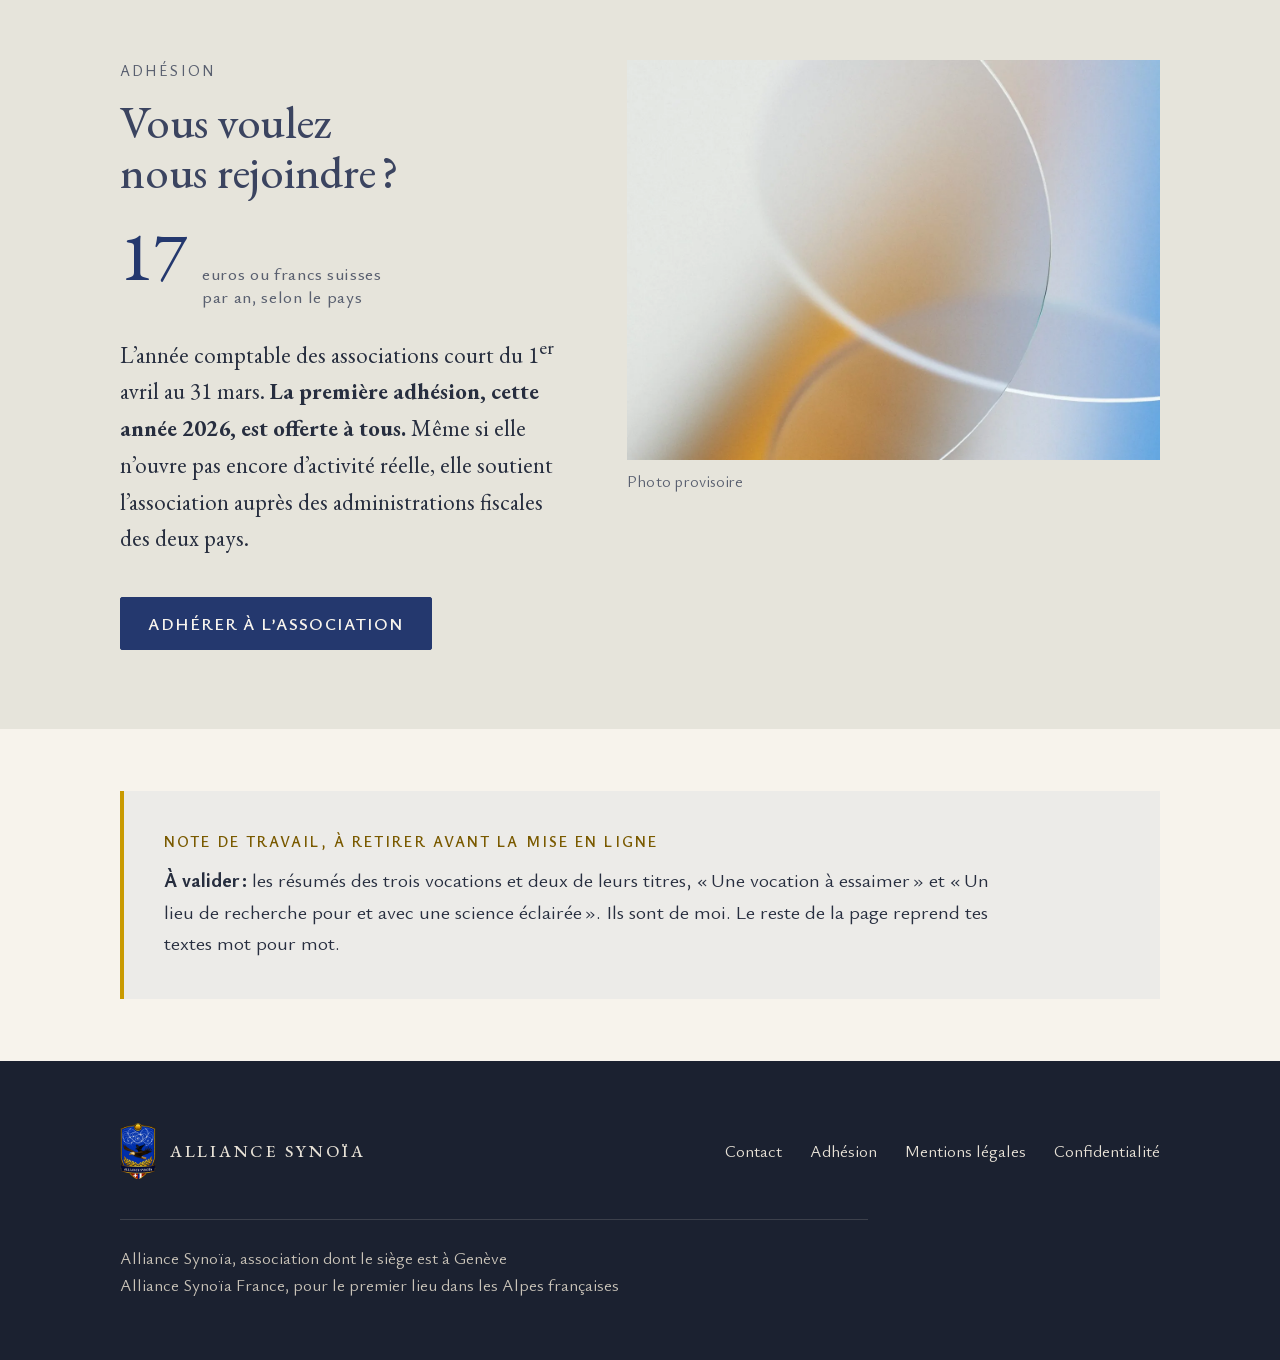
==== commit 820198ea: "Aperçu mis à jour" ====
--- a/index.html
+++ b/index.html
@@ -19,7 +19,7 @@
 
 <header class="site-header wrap">
   <a class="marque" href="index.html">
-    <img src="medien/wappen/blason-provisoire-160.png" width="108" height="160" alt="Blason de l’Alliance Synoïa">
+    <img src="medien/wappen/blason-provisoire-160.png" width="104" height="160" alt="Blason de l’Alliance Synoïa">
     <span class="marque__nom">Alliance Synoïa</span>
   </a>
   <button class="nav-bascule" type="button" aria-expanded="false" aria-controls="nav-principale">
@@ -46,7 +46,7 @@
       <p class="chapeau">L’Alliance Synoïa est en quelque sorte une Université libre du Vivant. Elle a pour vocation de contribuer à la restructuration de la société et à l’acquisition des informations et compréhensions nécessaires à une expansion de conscience de l’humanité.</p>
     </div>
     <figure class="hero__image">
-      <img src="medien/fotos/aigrettes.jpg" width="1200" height="1200" alt="Aigrettes de graines en gros plan, reliées les unes aux autres">
+      <img src="medien/fotos/aigrettes.webp" width="1200" height="1200" alt="Aigrettes de graines en gros plan, reliées les unes aux autres">
     </figure>
   </section>
 
@@ -76,7 +76,7 @@
 
   <section class="bandeau">
     <figure>
-      <img src="medien/fotos/trame.jpg" width="2400" height="900" alt="Fils d’une toile tendus dans une lumière douce" loading="lazy">
+      <img src="medien/fotos/trame.webp" width="2400" height="900" alt="Fils d’une toile tendus dans une lumière douce" loading="lazy">
     </figure>
   </section>
 
@@ -129,7 +129,7 @@
         </p>
       </div>
       <figure>
-        <img src="medien/fotos/cercle-de-verre.jpg" width="1280" height="960" alt="Cercle de verre dans une lumière claire, reflets bleus et dorés" loading="lazy">
+        <img src="medien/fotos/cercle-de-verre.webp" width="1280" height="960" alt="Cercle de verre dans une lumière claire, reflets bleus et dorés" loading="lazy">
         <figcaption>Photo provisoire</figcaption>
       </figure>
     </div>
@@ -147,7 +147,7 @@
 <footer class="site-footer">
   <div class="wrap site-footer__inner">
     <div class="marque">
-      <img src="medien/wappen/blason-provisoire-160.png" width="108" height="160" alt="">
+      <img src="medien/wappen/blason-provisoire-160.png" width="104" height="160" alt="">
       <span class="marque__nom">Alliance Synoïa</span>
     </div>
     <p class="site-footer__assoc">
--- a/stil/site.css
+++ b/stil/site.css
@@ -20,21 +20,36 @@
   --wp--preset--color--base: #F7F3EC;        /* Papier */
   --wp--preset--color--surface: #EFE7D7;     /* Sable: abgesetzter Abschnitt */
   --wp--preset--color--pierre: #E6E4DB;      /* Pierre: tiefste helle Fläche, kühl */
-  --wp--preset--color--contrast: #1B2130;    /* Text, Fußbereich */
-  --wp--preset--color--titre: #333B52;       /* Überschriften: dieselbe Tinte, aufgehellt */
+  /* Drei Stufen derselben Tinte statt einer. Die volle Tinte trägt nur
+     noch die Fläche des Fußes; gelesen wird eine Spur heller, und
+     Überschriften stehen noch eine Stufe darüber. Der Unterschied ist
+     klein und genau deshalb richtig: harte Tinte auf warmem Papier
+     wirkt wie Schwarz auf Weiß. */
+  --wp--preset--color--contrast: #1B2130;    /* Fußfläche, Druck */
+  --wp--preset--color--texte: #272E3F;       /* Fließtext */
+  --wp--preset--color--titre: #3B4460;       /* Überschriften */
   --wp--preset--color--muted: #5A6070;       /* Nebentext */
   --wp--preset--color--line: #D9D0BF;        /* Trennlinien */
-  --wp--preset--color--accent: #24386E;      /* Blau des Wappens */
+  --wp--preset--color--accent: #24386E;      /* Blau des Wappens, abgedunkelt: Verweise und Knöpfe */
+  /* Das Blau der Identität: heller als --accent, damit es dem Wappen
+     nahe steht, aber deutlich entsättigt. Das gemessene Wappenblau
+     (#0030A8) direkt zu nehmen war ein Fehlgriff — in dieser Größe wirkt
+     ein voll gesättigtes Blau grell und billig, nicht edel. Verwendet
+     für das griechische Wort, nicht für Verweise und Knöpfe. */
+  --wp--preset--color--blason: #35507F;
   --wp--preset--color--accent-dark: #1A2A55;
   --wp--preset--color--gold: #A8873F;        /* Gold des Wappens, sparsam */
   --wp--preset--color--gold-clair: #C9AE76;  /* dasselbe Gold, aufgehellt: nur für Haarlinien */
-  --onde: rgba(36, 56, 110, 0.05);           /* Wappenblau, fast unsichtbar: die Resonanzringe */
+  --onde: rgba(168, 135, 63, 0.22);          /* Gold, fast unsichtbar: die Resonanzringe */
   --wp--preset--color--feld: #FFFDF9;        /* Formularfelder */
 
   --wp--preset--font-size--small: 1.0625rem;
   --wp--preset--font-size--large: clamp(1.375rem, 1.1rem + 0.9vw, 1.75rem);
   --wp--preset--font-size--x-large: clamp(1.875rem, 1.3rem + 2vw, 2.875rem);
-  --wp--preset--font-size--xx-large: clamp(2.5rem, 1.5rem + 3.8vw, 4.75rem);
+  /* 4,75rem waren 76 px auf dem Desktop: die Überschrift stand dann als
+     Block über dem Text und erschlug ihn. 3,8rem sind 61 px — immer noch
+     die lauteste Stimme der Seite, aber sie spricht, statt zu rufen. */
+  --wp--preset--font-size--xx-large: clamp(2.25rem, 1.4rem + 2.7vw, 3.8rem);
 
   --wp--preset--spacing--30: 1rem;
   --wp--preset--spacing--40: 1.5rem;
@@ -110,7 +125,7 @@
   background-image: radial-gradient(115% 55% at 50% -12%, #FFFDF8 0%, rgba(255, 253, 248, 0) 62%);
   background-repeat: no-repeat;
   background-attachment: fixed;
-  color: var(--wp--preset--color--contrast);
+  color: var(--wp--preset--color--texte);
   font-family: var(--serif);
   font-size: var(--body-size);
   font-weight: var(--body-weight);
@@ -178,9 +193,9 @@
 .section { padding-block: var(--wp--preset--spacing--70); }
 .section--serre { padding-block: var(--wp--preset--spacing--60); }
 .section--surface { background: var(--wp--preset--color--surface); }
-/* Pierre trägt die Abschnitte, die für sich stehen: die Etymologie und
-   der Beitrittsblock am Seitenende. Dadurch wird die Seite nach unten
-   hin eine Spur tiefer und läuft nicht abrupt in den dunklen Fuß. */
+/* Pierre trägt den Beitrittsblock am Seitenende und die beiden
+   Formularseiten. Dadurch wird die Seite nach unten hin eine Spur tiefer
+   und läuft nicht abrupt in den dunklen Fuß. */
 .section--pierre { background: var(--wp--preset--color--pierre); }
 
 /* Zwischenüberschriften beginnen an der Seitenkante wie alles andere.
@@ -317,7 +332,9 @@
   padding-block: var(--wp--preset--spacing--70);
 }
 .hero .label { margin-bottom: var(--wp--preset--spacing--40); }
-.hero h1 { margin-bottom: var(--wp--preset--spacing--40); }
+/* Die kleinere Überschrift braucht den Abstand, den ihre Größe vorher
+   selbst hergestellt hat, sonst klebt der Vorspann an ihr. */
+.hero h1 { margin-bottom: var(--wp--preset--spacing--50); }
 .chapeau { font-size: calc(var(--body-size) * 1.18); line-height: 1.5; max-width: var(--wp--style--global--content-size); }
 /* Bildausschnitt: object-fit schneidet mittig zu. Wo das den falschen Teil
    trifft, wird der Ausschnitt verschoben — hier im Stylesheet, eine Zeile
@@ -401,7 +418,7 @@
   font-size: var(--wp--preset--font-size--small);
   font-weight: var(--sans-weight);
   text-decoration: none;
-  color: var(--wp--preset--color--contrast);
+  color: var(--wp--preset--color--texte);
 }
 .sommaire a::before {
   content: counter(sommaire, decimal-leading-zero);
@@ -442,50 +459,64 @@
 
 /* ---------- Etymologie ---------- */
 
-/* Hinter dem griechischen Wort liegen konzentrische Ringe, sehr blass.
-   Das ist keine Zierde, sondern sein eigenes Bild: der Concept-Text nennt
-   die Synosphäre „une trame vibratoire" und spricht von Resonanz; συνοΐα
-   heißt die verbindende Bewusstheit. Ringe auf Wasser sind das
-   nächstliegende Bild dafür und zugleich das zurückhaltendste — Geometrie,
-   kein Symbol, keine Illustration.
-
-   Drei Regeln halten es dezent: eine einzige Farbe bei 5 % Deckung, eine
-   Maske, die die Ringe zum Rand hin auflöst, und kein einziges Pixel
-   Bilddatei. Wer die Deckung erhöht, macht daraus Dekor. */
+/* Eine Atempause, keine Sektion. Zwischen zwei Textstrecken steht ein
+   einziges Wort, das der Verein sich selbst gegeben hat, und die Seite
+   hält kurz an.
+
+   Drei Anläufe liegen dahinter, alle verworfen: ein bildschirmhohes Band
+   mit Lichtkreis und Ringen, dann dasselbe kompakter, dann flach
+   gedrückte Ringe hinter dem Wort. Der gemeinsame Fehler war, die Würde
+   des Wortes aus einer Grafik holen zu wollen. In einem gut gesetzten
+   Buch macht das die Typografie: Größe, Weißraum, eine Haarlinie. Mehr
+   ist hier nicht, und weniger ginge auch nicht.
+
+   Kein Farbfeld. Die graue Fläche (Pierre) hat das Wort nicht gehoben,
+   sondern eingesperrt — eine Kachel im Lesefluss, dazu kühl auf warmem
+   Papier. Die Pause entsteht jetzt durch Abstand: das Band hat mehr Luft
+   als jeder andere Abschnitt und trotzdem weniger Höhe als vorher.
+
+   Kein Blau. Das Wort steht in derselben Tinte wie die Überschriften,
+   nur größer und weiter gesperrt — wie ein griechisches Zitat im Buch
+   gesetzt würde. Das Wappenblau bleibt dafür den Verweisen und Knöpfen,
+   die Goldlinie bleibt das einzige Farbsignal. */
 .etymologie {
-  position: relative;
-  isolation: isolate;
-  overflow: hidden;
-  background: var(--wp--preset--color--pierre);
-  padding-block: var(--wp--preset--spacing--70);
-  text-align: center;
-}
-.etymologie::before {
-  content: "";
-  position: absolute;
-  z-index: -1;
-  left: 50%;
-  top: 50%;
-  width: min(150vw, 1180px);
-  aspect-ratio: 1;
-  transform: translate(-50%, -50%);
-  background: repeating-radial-gradient(circle at center,
-    transparent 0 43px, var(--onde) 43px 44px);
-  -webkit-mask-image: radial-gradient(circle at center, #000 8%, rgba(0,0,0,0.35) 42%, transparent 70%);
-          mask-image: radial-gradient(circle at center, #000 8%, rgba(0,0,0,0.35) 42%, transparent 70%);
-  pointer-events: none;
-}
-.etymologie__inner { display: grid; justify-items: center; gap: var(--wp--preset--spacing--40); }
+  padding-block: clamp(3.5rem, 2.4rem + 4vw, 6.5rem);
+}
+.etymologie__inner {
+  display: grid;
+  justify-items: start;
+  text-align: left;
+  gap: var(--wp--preset--spacing--40);
+}
+/* Die Beschriftung kündigt an, sie erklärt nicht: weiter gesperrt als
+   sonst und im Gold, damit sie zur Haarlinie darunter gehört. */
+.etymologie .label {
+  letter-spacing: 0.24em;
+  color: var(--wp--preset--color--gold);
+}
 .grec {
   font-family: var(--serif);
   font-weight: var(--head-weight);
-  font-size: clamp(3.5rem, 2rem + 6vw, 7.5rem);
+  /* Vorher bis 8,5rem. In dieser Größe war das Wort nicht feierlich,
+     sondern laut, und es zwang die Seite in ein eigenes Kapitel. */
+  font-size: clamp(3rem, 1.9rem + 4.6vw, 5.25rem);
   line-height: 1;
-  letter-spacing: 0.01em;
-  color: var(--wp--preset--color--accent);
+  /* Griechische Minuskeln stehen von Haus aus eng. Gesperrt bekommen sie
+     etwas Inschriftliches, und das Wort liest sich langsamer — was an
+     dieser Stelle genau der Zweck ist. */
+  letter-spacing: 0.06em;
+  color: var(--wp--preset--color--titre);
   margin: 0;
 }
-.etymologie__texte { font-size: calc(var(--body-size) * 1.1); max-width: 34em; margin: 0; }
+.etymologie .filet { width: 3.5rem; }
+/* Die Herleitung tritt zurück, aber sie verschwindet nicht: eine Stufe
+   kleiner als der Fließtext, in voller Tinte. Mit Nebentextfarbe wurde
+   die ganze Stelle blass. */
+.etymologie__texte {
+  font-size: calc(var(--body-size) * 0.95);
+  max-width: 34em;
+  margin: 0;
+}
 
 /* ---------- Prinzipien ---------- */
 
@@ -560,7 +591,24 @@
 
 /* ---------- Bildband ---------- */
 
-.bandeau img { width: 100%; height: clamp(10rem, 22vw, 22rem); object-fit: cover; }
+/* Die Oberkante des Bandes fällt leicht nach links ab — der Zuschnitt und
+   seine Begründung stehen unten im Abschnitt „Bilder öffnen sich". Um die
+   halbe Schräge wächst die Höhe mit, denn im Mittel nimmt der Zuschnitt
+   oben genau so viel weg; sonst wirkt das Band schmaler als vorher.
+
+   Das Maß **beginnt erst bei 800 px** und wächst dann schneller als das
+   Fenster: 0 auf dem Telefon und dem kleinen Tablet, 29 px auf 1440 px,
+   höchstens 48 px. Zwei Anläufe waren nötig. Ein über alle Breiten
+   gleicher Winkel war falsch, weil das Band auf dem Telefon nur halb so
+   hoch ist — dieselbe Neigung frisst dort den doppelten Anteil seiner
+   Fläche. Aber auch eine bloß kleinere Neigung blieb falsch: der Keil,
+   den sie oben links frei legt, ist auf dem schmalen Schirm breiter als
+   das Band hoch ist, und ein heller Streifen über einem Bild sieht nach
+   Fehler aus, nicht nach Absicht. Die Schräge braucht eine Fläche, die
+   sie tragen kann. Unter 800 px steht das Band deshalb rechtwinklig —
+   dort trägt die Öffnung beim Hereinscrollen die Bewegung allein. */
+.bandeau { --pente: clamp(0px, 4.5vw - 2.25rem, 3rem); }
+.bandeau img { width: 100%; height: calc(clamp(10rem, 22vw, 22rem) + var(--pente) / 2); object-fit: cover; }
 .bandeau figcaption { margin-top: 0.5rem; }
 .bandeau .wrap { padding-top: 0.2rem; }
 
@@ -703,7 +751,7 @@
   font-size: 1.125rem;
   font-weight: 400;
   letter-spacing: 0;
-  color: var(--wp--preset--color--contrast);
+  color: var(--wp--preset--color--texte);
   background: var(--wp--preset--color--feld);
   border: 1px solid #857E70;
   border-radius: 2px;
@@ -744,7 +792,7 @@
   --notiz-grund: #ECEBE8;
   --notiz-kante: #C99A00;
   background: var(--notiz-grund);
-  color: var(--wp--preset--color--contrast);
+  color: var(--wp--preset--color--texte);
   border-left: 4px solid var(--notiz-kante);
   padding: var(--wp--preset--spacing--50);
   font-family: var(--sans);
@@ -820,7 +868,7 @@
     font-weight: var(--sans-weight-strong);
     letter-spacing: 0.08em;
     text-transform: uppercase;
-    color: var(--wp--preset--color--contrast);
+    color: var(--wp--preset--color--texte);
     background: transparent;
     border: 0;
     padding: 0.5rem 0;
@@ -883,14 +931,13 @@
    sofort da. Deshalb die @supports-Klammer: ohne sie bliebe der Inhalt
    dort unsichtbar.
 
-   Nur Überschriften, Zitate, Bilder und Rasterzellen. Nie Fließtext:
-   Text, der beim Lesen noch wandert, ist eine Zumutung. */
+   Nur Überschriften, Zitate und Rasterzellen. Nie Fließtext:
+   Text, der beim Lesen noch wandert, ist eine Zumutung. Die Bilder
+   tauchen nicht auf, sie öffnen sich (nächster Abschnitt). */
 @media (prefers-reduced-motion: no-preference) {
   @supports (animation-timeline: view()) {
     .section__tete,
     .citation,
-    .bandeau figure,
-    .hero__image,
     .etymologie__inner,
     .principe,
     .carte,
@@ -907,6 +954,169 @@
   to   { opacity: 1; transform: none; }
 }
 
+/* ---------- Bilder öffnen sich ---------- */
+
+/* Teil des dritten Griffs, kein vierter: statt aufzutauchen öffnen sich
+   die Bilder. Das Bildband kommt so breit wie der Satzspiegel an der
+   einen linken Kante herein und öffnet sich bis an die Fensterränder,
+   während es zur Mitte wandert; das Motiv darin gleitet etwas langsamer
+   als die Seite. Das Hero-Bild öffnet sich beim Laden und tritt eine Spur
+   zurück, während es oben aus dem Bildschirm geht. Kleinere Bilder öffnen
+   sich von ihrer linken Kante aus.
+
+   Bezug in seinen Texten: « une expansion de conscience » (Startseite),
+   « en décloisonnant les disciplines » (Alliance). Das Bild bleibt nicht
+   im Kasten der Textspalte.
+
+   Alle scrollgebundenen Bereiche hängen an der Lage des Bildes selbst
+   (view-timeline), nie an der Scrollstrecke der Seite: auf dem Telefon
+   steht das Hero-Bild unter dem Vorspann und wäre sonst schon verändert,
+   bevor man es sieht. Wo der Browser das nicht kennt, stehen die Bilder
+   still da wie vorher. */
+
+/* Die Oberkante des Bildbands fällt nach links ab, die Unterkante bleibt
+   gerade. Das Band kippt also nicht, es steht — nur sein oberer Rand ist
+   nicht mit dem Lineal gezogen, sondern sinkt nach links weg, anfangs
+   kaum, dann stärker. Die Kurve besteht aus sieben Stützpunkten einer
+   flachen Parabel; eine Gerade sähe an dieser Stelle nach Schablone aus,
+   eine Ellipse nach Bühne.
+
+   Das Maß `--pente` steht oben bei der Höhe des Bandes: unter 800 px
+   null, auf 1440 px 29 px, am unteren Rand immer nichts. Die Standlinie
+   der Seite bleibt unberührt — und genau darum darf die Kante oben
+   überhaupt so frei sein.
+
+   Ein Zuschnitt, keine Animation: er steht auch dort, wo der Browser
+   scrollgebundene Animationen nicht kennt. Im Druck sind Bildbänder
+   ohnehin ausgeblendet. */
+@media screen {
+  .bandeau figure {
+    clip-path: polygon(
+      0 var(--pente),
+      18% calc(var(--pente) * 0.80),
+      36% calc(var(--pente) * 0.58),
+      54% calc(var(--pente) * 0.36),
+      72% calc(var(--pente) * 0.18),
+      88% calc(var(--pente) * 0.06),
+      100% 0,
+      100% 100%,
+      0 100%);
+  }
+}
+
+/* Der erste Blick. Das Hero-Bild stand bisher einfach da; jetzt öffnet
+   es sich beim Laden — von der linken Kante her, derselben, an der der
+   Titel daneben beginnt, und zugleich eine Spur nach oben und unten wie
+   eine Blende. Eineinhalb Sekunden, ausklingend, danach nie wieder: eine
+   Begrüßung, keine Schleife.
+
+   Als einziger Effekt der Seite kommt er ohne scrollgebundene Animation
+   aus. Er läuft deshalb auch in Firefox und auf älteren Telefonen, wo
+   der Rest still steht — und er ist auf dem kleinen Schirm genauso zu
+   sehen wie auf dem großen, wo die übrigen Griffe leiser wirken. Wer
+   Bewegung abbestellt hat, sieht das Bild sofort und vollständig.
+
+   Ein Versuch, die Öffnung auf dem Telefon stattdessen an die Lage des
+   Bildes zu hängen, ist verworfen: am Scrollrad hängt die Bewegung an
+   der Hand statt am Blick, läuft mit der Scrollgeschwindigkeit ab und
+   wirkt mechanisch. Eine Begrüßung hat ihr eigenes Tempo. */
+@media screen and (prefers-reduced-motion: no-preference) {
+  .hero__image {
+    animation: ouvrir-hero 1500ms cubic-bezier(0.22, 0.61, 0.36, 1) 150ms both;
+  }
+}
+
+@media screen and (prefers-reduced-motion: no-preference) {
+  @supports (animation-timeline: view()) {
+
+    /* Der Rand, um den das Band anfangs eingezogen ist, ist genau der
+       Abstand der Satzkante vom Fensterrand, derselbe Wert, den .wrap
+       herstellt. In WordPress kommt der Seitenrand aus theme.json. */
+    .bandeau figure {
+      --satzrand: calc(max(0px, (100% - var(--wp--style--global--wide-size)) / 2) + clamp(1rem, 4vw, 2.5rem));
+      overflow: hidden;
+      view-timeline: --bande block;
+      animation: ouvrir-bande linear both;
+      animation-timeline: --bande;
+      animation-range: entry 60% cover 50%;
+    }
+    .bandeau img {
+      animation: profondeur linear both;
+      animation-timeline: --bande;
+      animation-range: cover 0% cover 100%;
+    }
+
+    .hero__image {
+      overflow: hidden;
+      view-timeline: --hero block;
+    }
+    .hero__image img {
+      animation: recul linear both;
+      animation-timeline: --hero;
+      animation-range: exit 0% exit 100%;
+    }
+
+    .adhesion figure img {
+      animation: ouvrir-image linear both;
+      animation-timeline: view();
+      animation-range: entry 10% cover 45%;
+    }
+  }
+}
+/* Dieselbe Kante von Anfang bis Ende, nur die Seiten wandern nach außen:
+   beide Stützpunkte haben dieselben neun Ecken, sonst rechnet der Browser
+   den Übergang nicht aus. Die x-Werte der Anfangsstellung sind die der
+   Endstellung, zusammengeschoben auf die Breite zwischen den beiden
+   Satzkanten — `18 % + satzrand · 0,64` ist nichts anderes als
+   `satzrand + 0,18 · (100 % − 2 · satzrand)`, ausmultipliziert. */
+@keyframes ouvrir-bande {
+  from {
+    clip-path: polygon(
+      var(--satzrand) var(--pente),
+      calc(18% + var(--satzrand) * 0.64) calc(var(--pente) * 0.80),
+      calc(36% + var(--satzrand) * 0.28) calc(var(--pente) * 0.58),
+      calc(54% - var(--satzrand) * 0.08) calc(var(--pente) * 0.36),
+      calc(72% - var(--satzrand) * 0.44) calc(var(--pente) * 0.18),
+      calc(88% - var(--satzrand) * 0.76) calc(var(--pente) * 0.06),
+      calc(100% - var(--satzrand)) 0,
+      calc(100% - var(--satzrand)) 100%,
+      var(--satzrand) 100%);
+  }
+  to {
+    clip-path: polygon(
+      0 var(--pente),
+      18% calc(var(--pente) * 0.80),
+      36% calc(var(--pente) * 0.58),
+      54% calc(var(--pente) * 0.36),
+      72% calc(var(--pente) * 0.18),
+      88% calc(var(--pente) * 0.06),
+      100% 0,
+      100% 100%,
+      0 100%);
+  }
+}
+/* Das Motiv ist 12 % größer als sein Rahmen und wandert darin um
+   ±5 %: genug für Tiefe, zu wenig, um es als Bewegung zu verfolgen. */
+@keyframes profondeur {
+  from { transform: translateY(-5%) scale(1.12); }
+  to   { transform: translateY(5%) scale(1.12); }
+}
+/* 6 % statt 10 %: der Rückzug lief auf dem Telefon, wo der Hero schnell
+   oben hinausgeht, sichtbar mit dem Daumen mit. Weniger Weg auf derselben
+   Strecke heißt weniger Tempo. */
+@keyframes recul {
+  from { transform: scale(1.06); }
+  to   { transform: scale(1); }
+}
+@keyframes ouvrir-hero {
+  from { clip-path: inset(9% 100% 9% 0); }
+  to   { clip-path: inset(0 0 0 0); }
+}
+@keyframes ouvrir-image {
+  from { clip-path: inset(0 24% 0 0); }
+  to   { clip-path: inset(0 0 0 0); }
+}
+
 .impression-pied { display: none; }
 
 /* ---------- Druck ---------- */
@@ -929,10 +1139,12 @@
     --wp--preset--color--surface: #fff;
     --wp--preset--color--pierre: #fff;
     --wp--preset--color--contrast: #000;
+    --wp--preset--color--texte: #000;
     --wp--preset--color--titre: #000;
     --wp--preset--color--muted: #333;
     --wp--preset--color--line: #999;
     --wp--preset--color--accent: #000;
+    --wp--preset--color--blason: #000;
     --wp--preset--color--gold: #666;
     --wp--style--global--content-size: 100%;
     --wp--style--global--wide-size: 100%;
@@ -942,8 +1154,7 @@
 
   html, body { background: #fff; color: #000; background-image: none; }
 
-  /* Ringe, Licht und Bewegung sind Bildschirmsache. */
-  .etymologie::before { display: none; }
+  /* Bewegung ist Bildschirmsache. */
   .section__tete, .citation, .bandeau figure, .hero__image,
   .etymologie__inner, .principe, .carte, .vocation, .telecharger__bloc {
     animation: none !important;
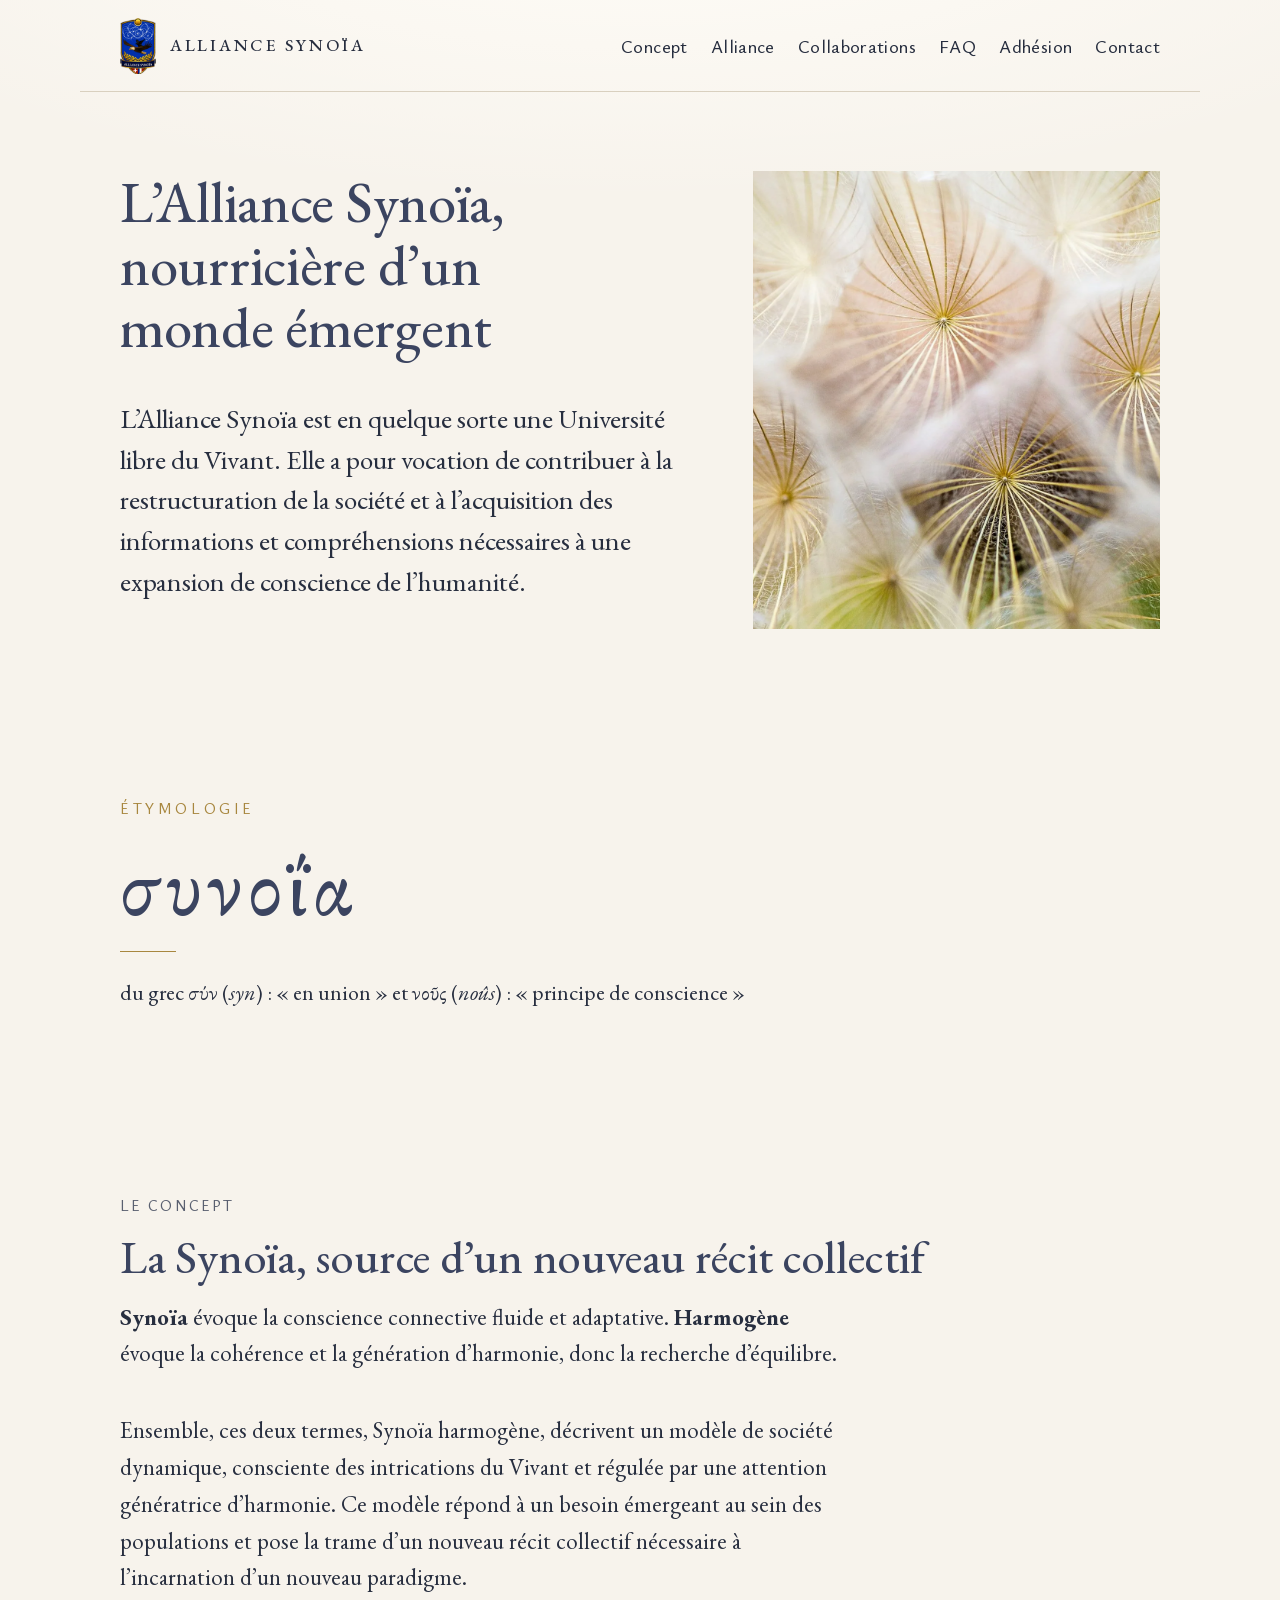
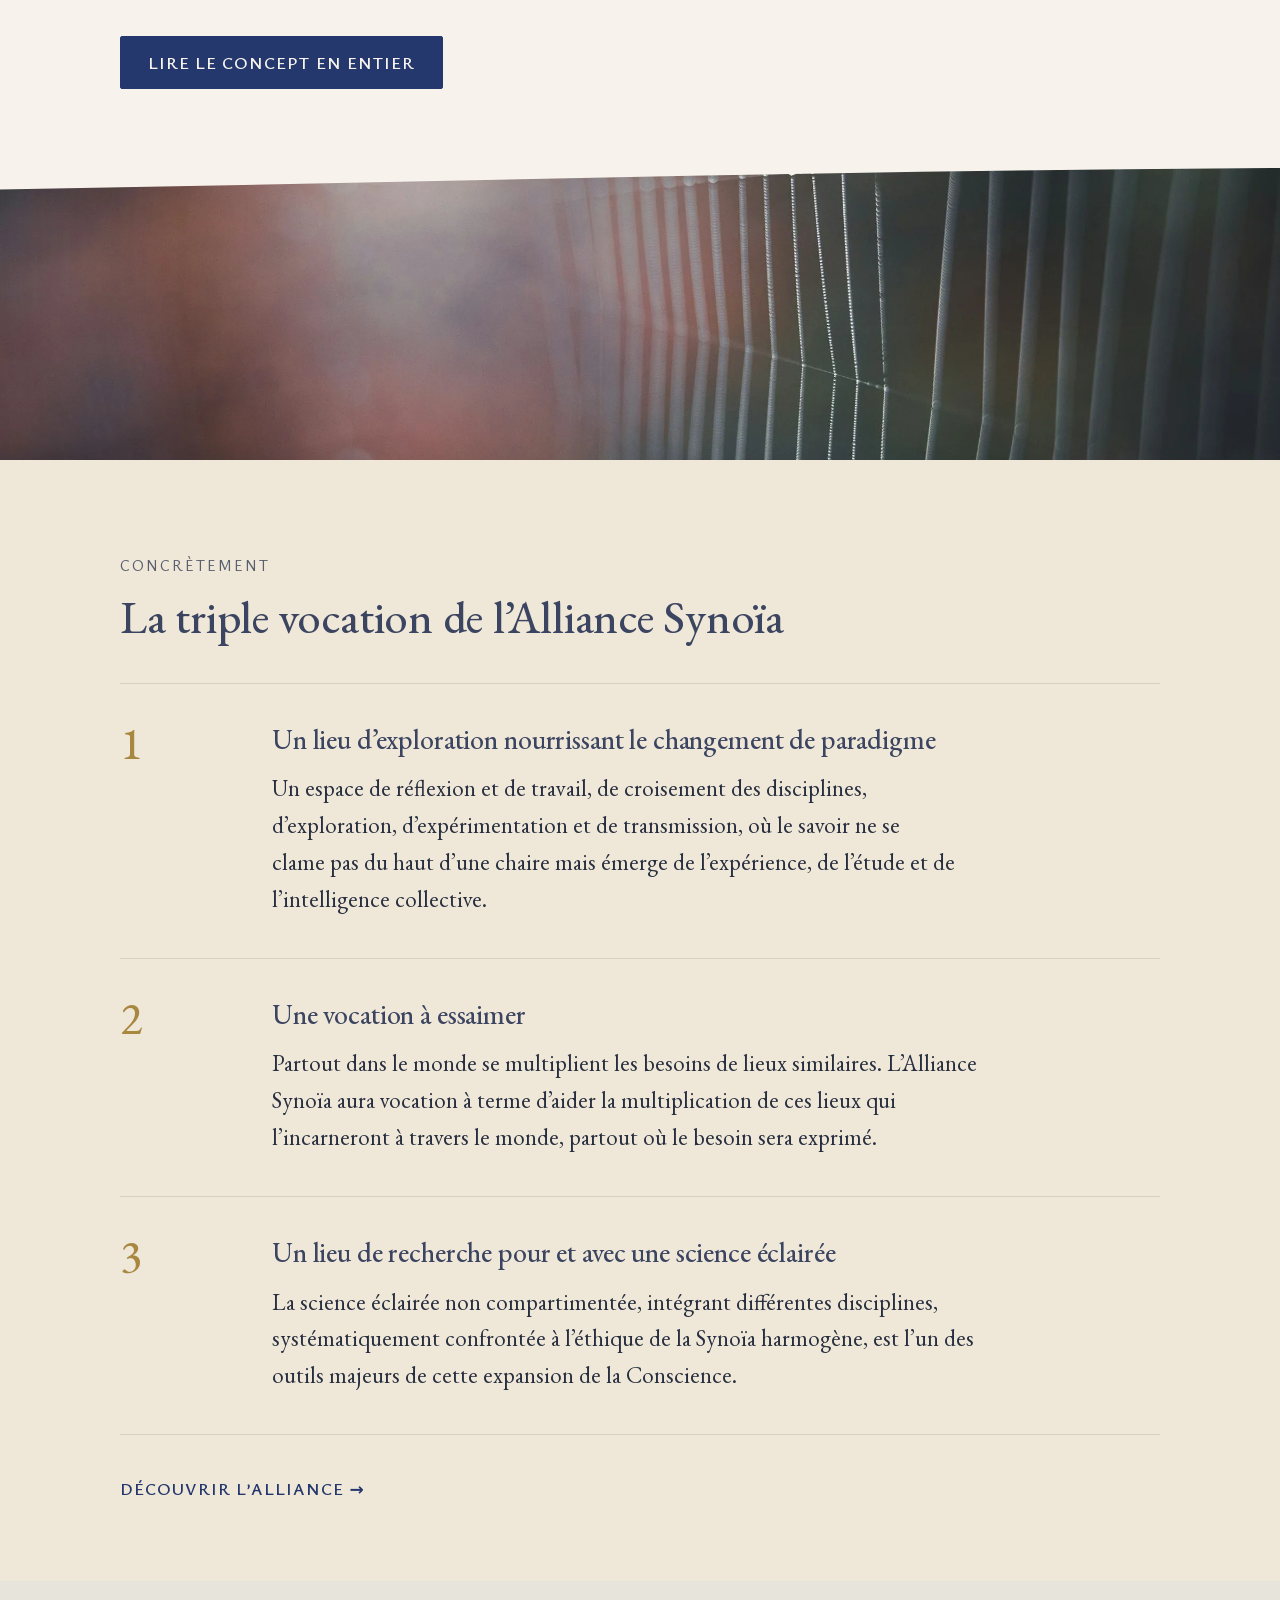
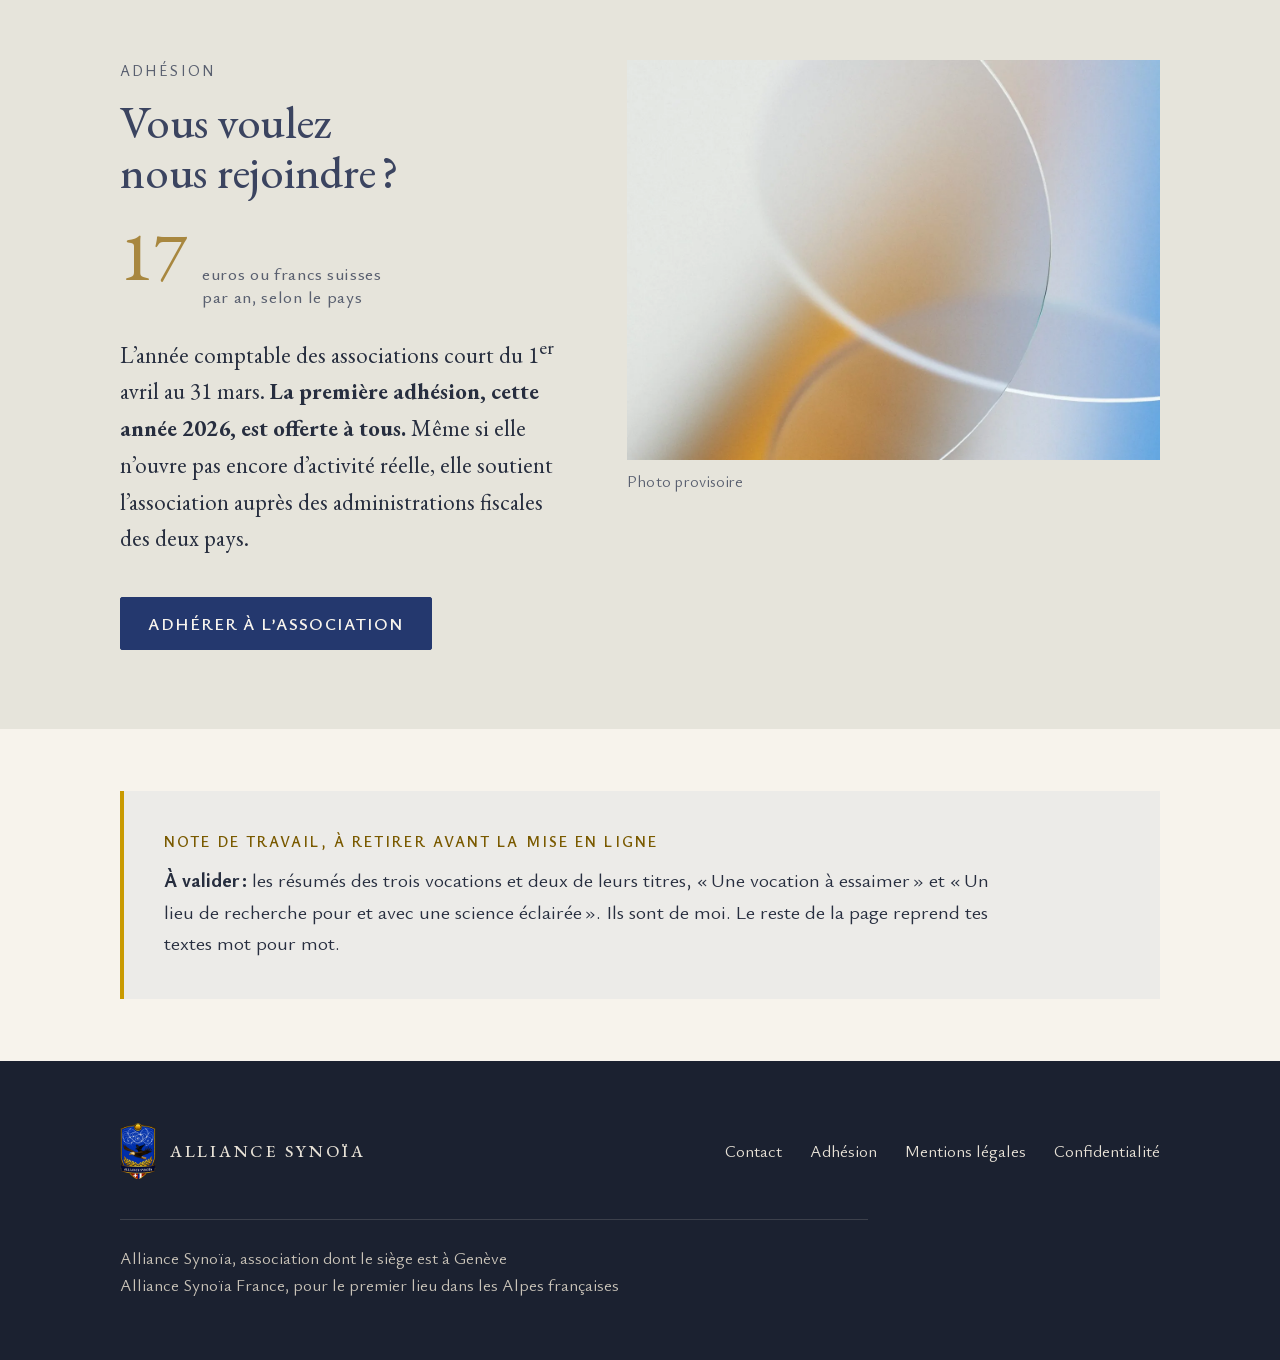
==== commit c868ca93: "Aperçu mis à jour" ====
--- a/index.html
+++ b/index.html
@@ -6,7 +6,27 @@
 <meta name="viewport" content="width=device-width, initial-scale=1">
 <title>Accueil · Alliance Synoïa</title>
 <meta name="description" content="L’Alliance Synoïa, une Université libre du Vivant. Un lieu d’exploration, de recherche et de convergence pour un nouveau récit collectif.">
+<link rel="canonical" href="https://restitutio777.github.io/alliance-synoia-apercu/">
+
+<!-- Für geteilte Links. Ohne das zeigen Messenger und soziale Netze nur
+     die nackte Adresse; mit dem Bild ist der Verein wiedererkennbar. Die
+     Adressen müssen absolut sein, relative Pfade werden dort nicht
+     aufgelöst. Erzeugt wird das Bild von og.py. -->
+<meta property="og:type" content="website">
+<meta property="og:site_name" content="Alliance Synoïa">
+<meta property="og:locale" content="fr_FR">
+<meta property="og:url" content="https://restitutio777.github.io/alliance-synoia-apercu/">
+<meta property="og:title" content="Accueil · Alliance Synoïa">
+<meta property="og:description" content="L’Alliance Synoïa, une Université libre du Vivant. Un lieu d’exploration, de recherche et de convergence pour un nouveau récit collectif.">
+<meta property="og:image" content="https://restitutio777.github.io/alliance-synoia-apercu/medien/og/partage.png">
+<meta property="og:image:width" content="1200">
+<meta property="og:image:height" content="630">
+<meta property="og:image:alt" content="Alliance Synoïa — L’Alliance Synoïa, nourricière d’un monde émergent">
+<meta name="twitter:card" content="summary_large_image">
+
+<meta name="theme-color" content="#F7F3EC">
 <link rel="icon" href="medien/wappen/blason-provisoire-160.png" type="image/png">
+<link rel="apple-touch-icon" href="medien/wappen/blason-provisoire-160.png">
 <link rel="preload" href="schriften/eb-garamond-normal-latin.woff2" as="font" type="font/woff2" crossorigin>
 <link rel="preload" href="schriften/ysabeau-office-normal-latin.woff2" as="font" type="font/woff2" crossorigin>
 <link rel="stylesheet" href="stil/schriften.css">
--- a/stil/site.css
+++ b/stil/site.css
@@ -700,6 +700,31 @@
   align-items: start;
 }
 .adhesion h2 { margin: var(--wp--preset--spacing--30) 0 var(--wp--preset--spacing--40); }
+/* Auf Contact schließt ein Bild die linke Spalte ab. Es stand vorher als
+   Band über die volle Breite zwischen Vorspann und Formular — und damit
+   genau im Weg: wer schreiben will, musste erst daran vorbei. Ein Bild vor
+   einem Formular ist eine Schranke, kein Empfang. In der Spalte steht es
+   neben dem Formular statt davor, füllt die Fläche, die die noch fehlenden
+   Kontaktangaben frei lassen, und hält den Weg zum Schreibfeld frei. */
+.illustration { margin: 0; }
+.illustration img { width: 100%; aspect-ratio: 4 / 3; object-fit: cover; display: block; }
+/* Im Markup steht die Figur **hinter** dem Formular. Auf dem Telefon, wo
+   alles untereinander läuft, ist das die richtige Reihenfolge: erst
+   schreiben können, dann das Bild. Auf dem Desktop holt das Raster sie in
+   die linke Spalte unter die Angaben — dort füllt sie die Fläche, die die
+   noch fehlenden Kontaktdaten frei lassen, und steht neben dem Formular
+   statt davor. */
+@media (min-width: 900.02px) {
+  .page-contact .adhesion {
+    grid-template-areas:
+      "texte formulaire"
+      "image formulaire";
+    align-content: start;
+  }
+  .page-contact .adhesion__texte { grid-area: texte; }
+  .page-contact .formulaire { grid-area: formulaire; }
+  .page-contact .illustration { grid-area: image; align-self: start; }
+}
 .montant { display: flex; align-items: baseline; gap: 1rem; margin: 0 0 var(--wp--preset--spacing--40); }
 .montant__chiffre {
   font-family: var(--serif);
@@ -707,7 +732,10 @@
   font-size: calc(var(--wp--preset--font-size--xx-large) * 1.2);
   line-height: 1;
   font-variant-numeric: lining-nums;
-  color: var(--wp--preset--color--accent);
+  /* Im Knopfblau sah die 17 aus wie ein Preisschild. Im Gold ist sie
+     dieselbe Ziffer wie die der drei Berufungen: eine Zahl, die zählt,
+     nicht eine, die kassiert. */
+  color: var(--wp--preset--color--gold);
 }
 .montant__unite {
   font-family: var(--sans);
@@ -725,14 +753,42 @@
 
 /* ---------- Formular ---------- */
 
+/* Auf diesen beiden Seiten wird der Leser tätig: er schreibt uns oder er
+   tritt bei. Das ist kein Vorgang, das ist eine Entscheidung. Vorher stand
+   dafür ein weißer Kasten mit grauem Rahmen auf kühlem Grau — ein Antrag,
+   kein Willkommen. Drei Dinge ändern das, alle aus der vorhandenen Palette:
+
+   Der Grund ist **Sable** statt Pierre. Pierre ist die kühlste helle
+   Fläche der Seite; auf einer Seite, die um Zugehörigkeit bittet, war
+   genau das falsch.
+
+   Die Karte trägt oben eine **Goldkante**, 3 px. Dasselbe Gold wie die
+   Haarlinien, nur einmal breit: es macht aus dem Kasten ein Blatt, das
+   jemand hingelegt hat. Ihr Rand ist warmes Beige statt Grau.
+
+   Die Felder sind **Papierfelder**: heller als die Karte, warm umrandet,
+   mit sichtbarem Fokus im Wappenblau. Ein Feld, das auf Berührung
+   antwortet, fühlt sich an wie ein Gegenüber; eines, das nichts tut, wie
+   ein Formular auf dem Amt. */
+
 .formulaire {
   display: grid;
-  gap: 1.25rem;
-  padding: var(--wp--preset--spacing--50);
+  gap: 1.35rem;
+  padding: var(--wp--preset--spacing--50) var(--wp--preset--spacing--50) var(--wp--preset--spacing--50);
   background: var(--wp--preset--color--base);
   border: 1px solid var(--wp--preset--color--line);
-}
-.section--surface .formulaire { background: var(--wp--preset--color--base); }
+  border-top: 3px solid var(--wp--preset--color--gold);
+}
+@media (min-width: 900.02px) {
+  .formulaire { padding: var(--wp--preset--spacing--60); }
+}
+/* Die Überschrift der Karte gehört zur Goldkante darüber: dasselbe Gold,
+   dieselbe weite Sperrung wie bei der Etymologie. */
+.formulaire > .label {
+  color: var(--wp--preset--color--gold);
+  letter-spacing: 0.22em;
+  margin-bottom: 0.25rem;
+}
 .formulaire label {
   display: grid;
   gap: 0.45rem;
@@ -741,7 +797,10 @@
   font-weight: var(--sans-weight-strong);
   letter-spacing: 0.02em;
 }
-.champs-2 { display: grid; grid-template-columns: repeat(2, minmax(0, 1fr)); gap: 1.25rem; }
+.champs-2 { display: grid; grid-template-columns: repeat(2, minmax(0, 1fr)); gap: 1.35rem; }
+@media (max-width: 480px) {
+  .champs-2 { grid-template-columns: minmax(0, 1fr); }
+}
 .formulaire input[type="text"],
 .formulaire input[type="email"],
 .formulaire textarea,
@@ -753,9 +812,25 @@
   letter-spacing: 0;
   color: var(--wp--preset--color--texte);
   background: var(--wp--preset--color--feld);
-  border: 1px solid #857E70;
-  border-radius: 2px;
-  padding: 0.75rem 0.85rem;
+  /* #857E70 war ein neutrales Grau und damit der kälteste Strich auf der
+     ganzen Seite. Dieser Ton ist dieselbe Helligkeit, nur warm. */
+  border: 1px solid #BFB29A;
+  border-radius: 3px;
+  padding: 0.8rem 0.9rem;
+  transition: border-color 0.15s ease, box-shadow 0.15s ease;
+}
+.formulaire input:hover,
+.formulaire textarea:hover,
+.formulaire select:hover { border-color: #9C8E74; }
+/* Der Fokus ist hier eigens gesetzt, weil der allgemeine Umriss der Seite
+   (outline mit Abstand) an einem Feld wie ein zweiter Rahmen aussieht.
+   Stattdessen färbt sich der Rand und bekommt einen weichen Hof. */
+.formulaire input:focus-visible,
+.formulaire textarea:focus-visible,
+.formulaire select:focus-visible {
+  outline: none;
+  border-color: var(--wp--preset--color--accent);
+  box-shadow: 0 0 0 3px rgba(53, 80, 127, 0.2);
 }
 .formulaire textarea { min-height: 9rem; resize: vertical; line-height: 1.5; }
 .formulaire .case {
@@ -767,8 +842,44 @@
   color: var(--wp--preset--color--muted);
 }
 .case input { width: 1.1rem; height: 1.1rem; margin: 0.1rem 0 0; accent-color: var(--wp--preset--color--accent); }
-.formulaire .bouton { justify-self: start; }
+/* Der Knopf steht auf dem Telefon über die ganze Breite: mit dem Daumen
+   trifft man eine Fläche, keinen Punkt. */
+.formulaire .bouton { justify-self: stretch; margin-top: 0.25rem; }
+@media (min-width: 600.02px) {
+  .formulaire .bouton { justify-self: start; }
+}
 .formulaire__note { font-family: var(--sans); font-size: 1rem; line-height: 1.5; color: var(--wp--preset--color--muted); margin: 0; }
+
+/* ---------- Was noch fehlt ---------- */
+
+/* Eine Seite, auf der Angaben fehlen, hat zwei Möglichkeiten: die Stelle
+   leer lassen oder die Lücke benennen. Leer lassen sieht nach Fehler aus
+   — und schlimmer, es sieht nach *fertig* aus, wenn niemand hinschaut.
+
+   Also benennt die Seite die Lücke. Jede fehlende Angabe steht als
+   kleines Feld im Text: gedämpfte Schrift auf einem Hauch Gold, mit
+   gepunkteter Linie darunter. Man liest sofort, dass dort etwas hingehört
+   und dass es noch nicht da ist. Damit ist das Layout vollständig, bevor
+   die Inhalte es sind, und keine erfundene Adresse steht auf einer Seite,
+   die öffentlich erreichbar ist.
+
+   Im Druck bleibt es lesbar, aber ohne Fläche: Papier kennt kein Gold,
+   und ein grauer Kasten im Ausdruck sieht aus wie ein Druckfehler. */
+.a-completer {
+  font-family: var(--sans);
+  font-size: 0.92em;
+  font-weight: var(--sans-weight);
+  letter-spacing: 0.02em;
+  color: var(--wp--preset--color--muted);
+  background: rgba(168, 135, 63, 0.10);
+  border-bottom: 1px dotted var(--wp--preset--color--gold);
+  border-radius: 2px;
+  padding: 0.05em 0.4em;
+}
+/* In der Faktenliste ist jede Zelle eine Rasterspalte: ohne das zöge sich
+   der Platzhalter über die ganze Breite und sähe aus wie ein leeres
+   Eingabefeld. Er ist eine Notiz, keine Aufforderung. */
+.faits .a-completer { justify-self: start; }
 
 /* ---------- Zum Herunterladen ---------- */
 
@@ -1162,6 +1273,10 @@
     transform: none !important;
   }
 
+  /* Der Platzhalter bleibt lesbar, aber ohne Fläche: ein grauer Kasten
+     im Ausdruck sieht aus wie ein Druckfehler. */
+  .a-completer { background: none; border-bottom: 1px dotted #999; color: #333; }
+
   /* Alles, was auf Papier nichts verloren hat. */
   .site-header, .site-footer, .saut, .actions, .formulaire,
   .avis, .bandeau, .hero__image, .nav-bascule, .telecharger,
